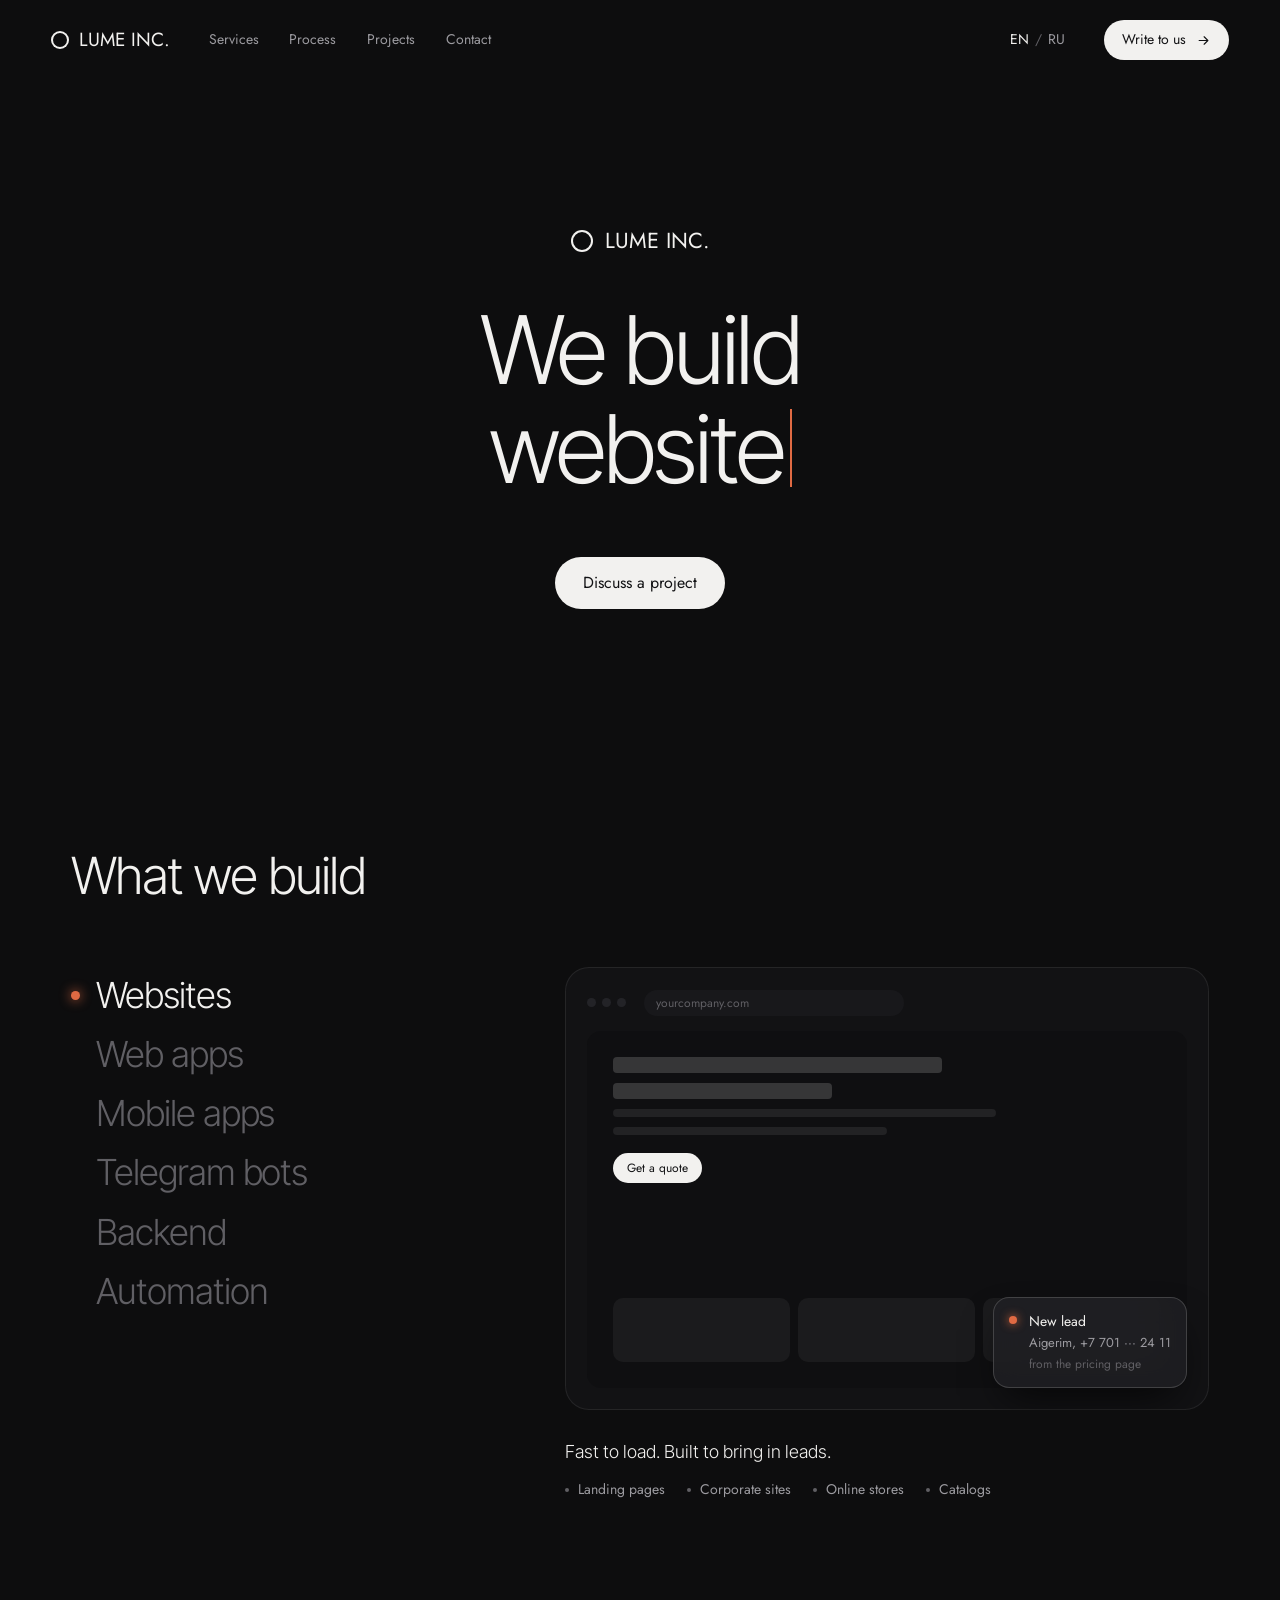
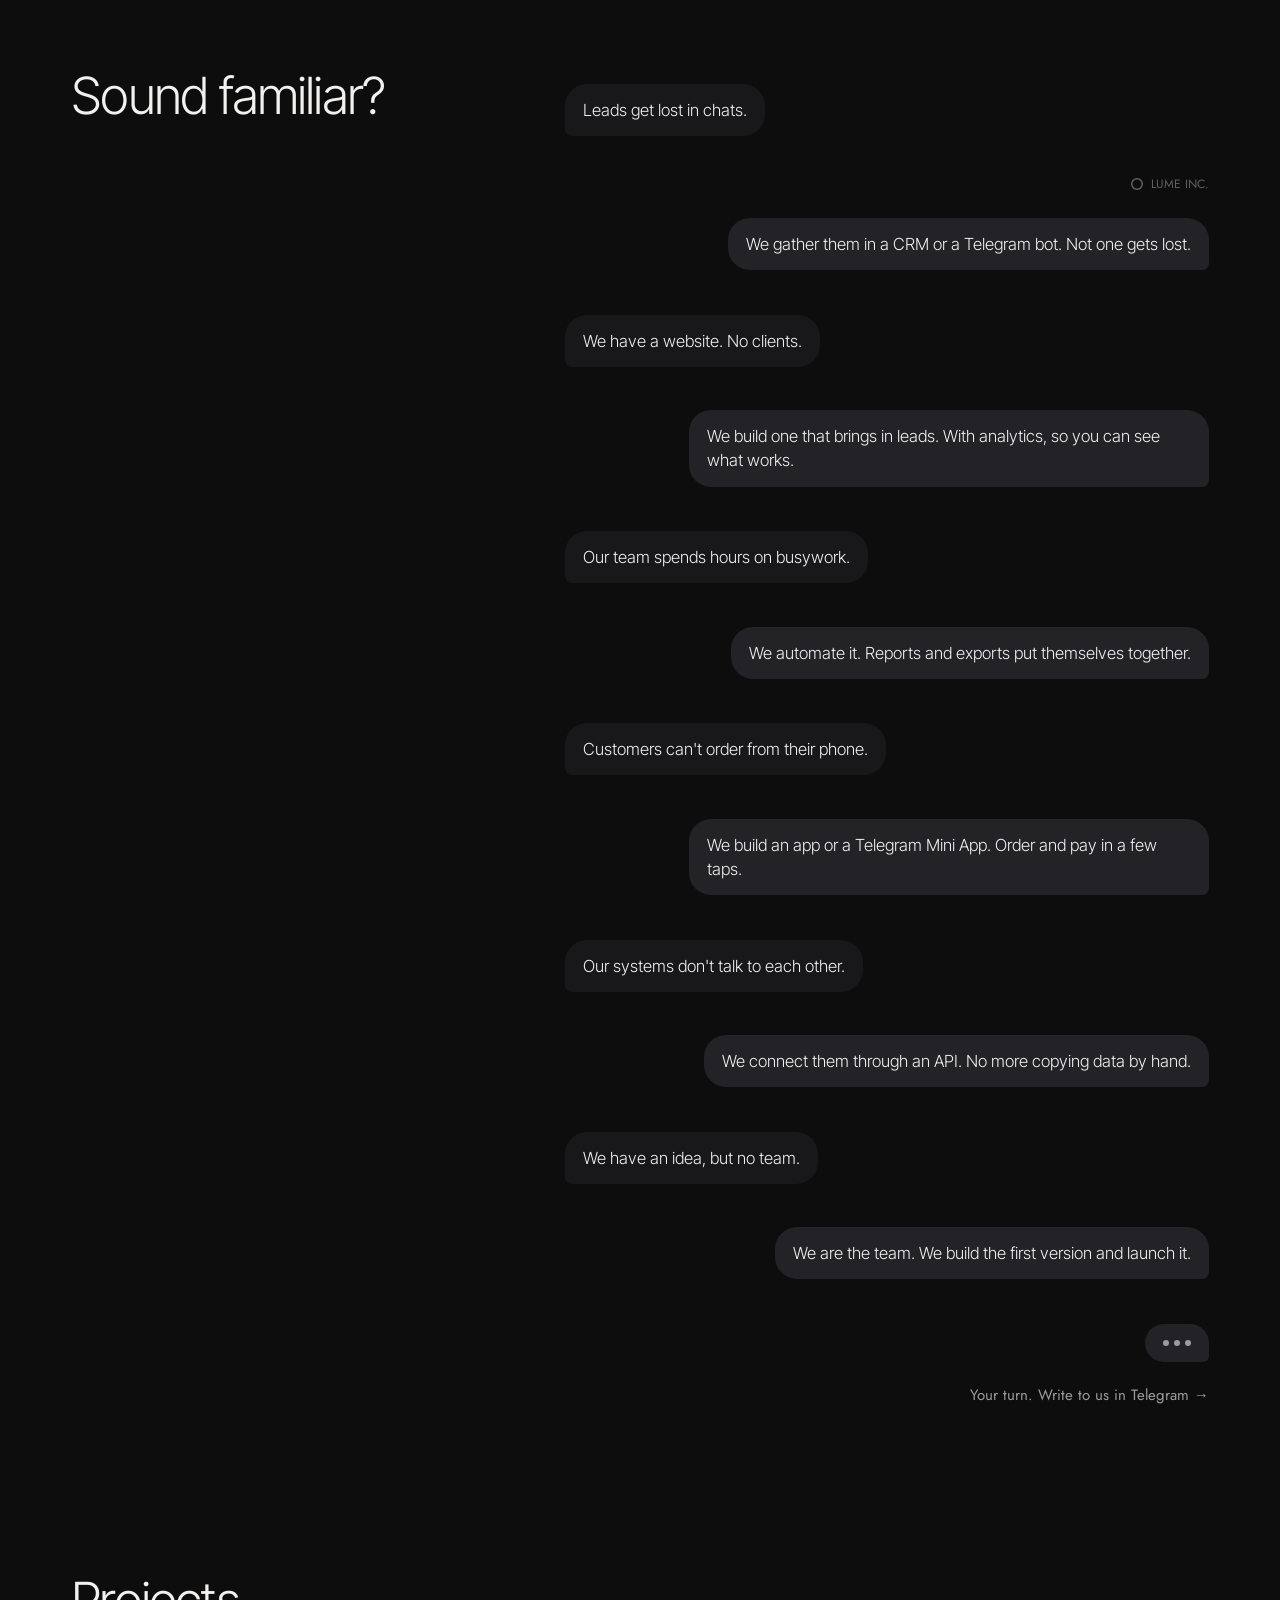
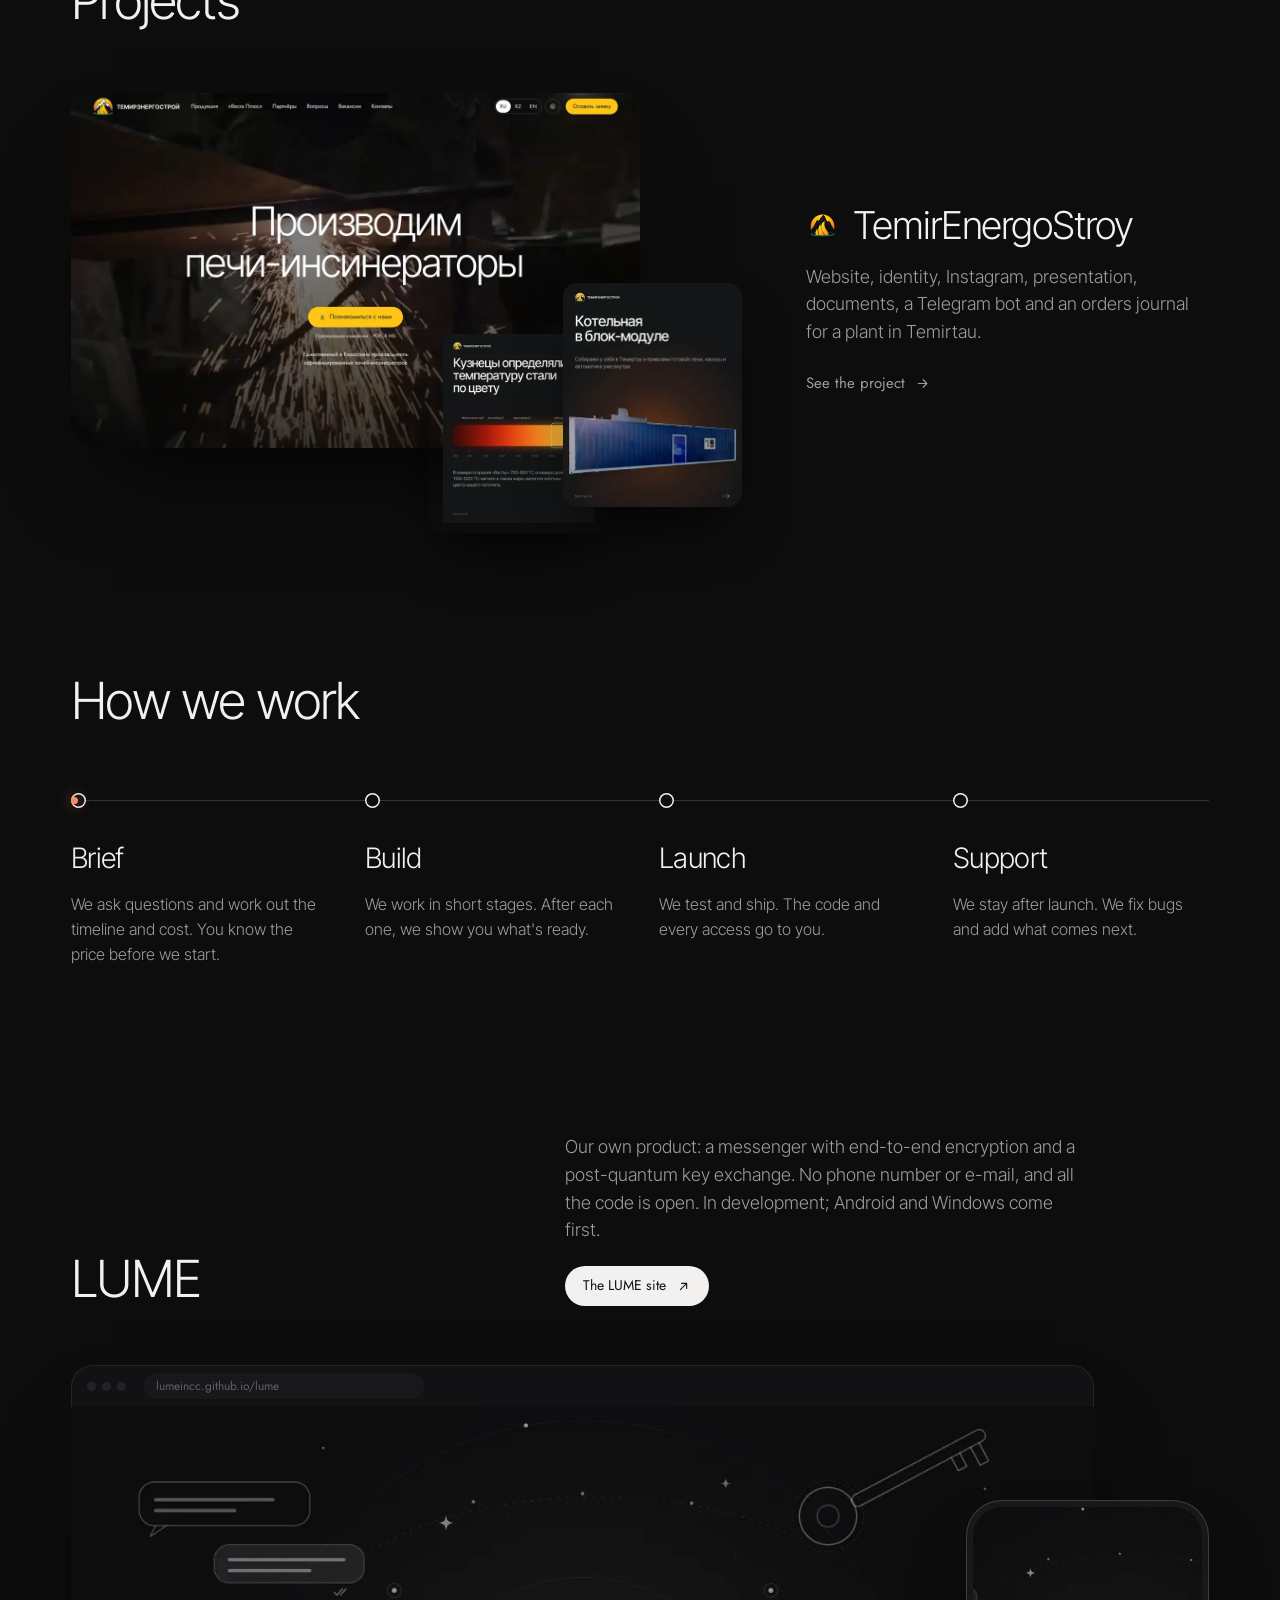
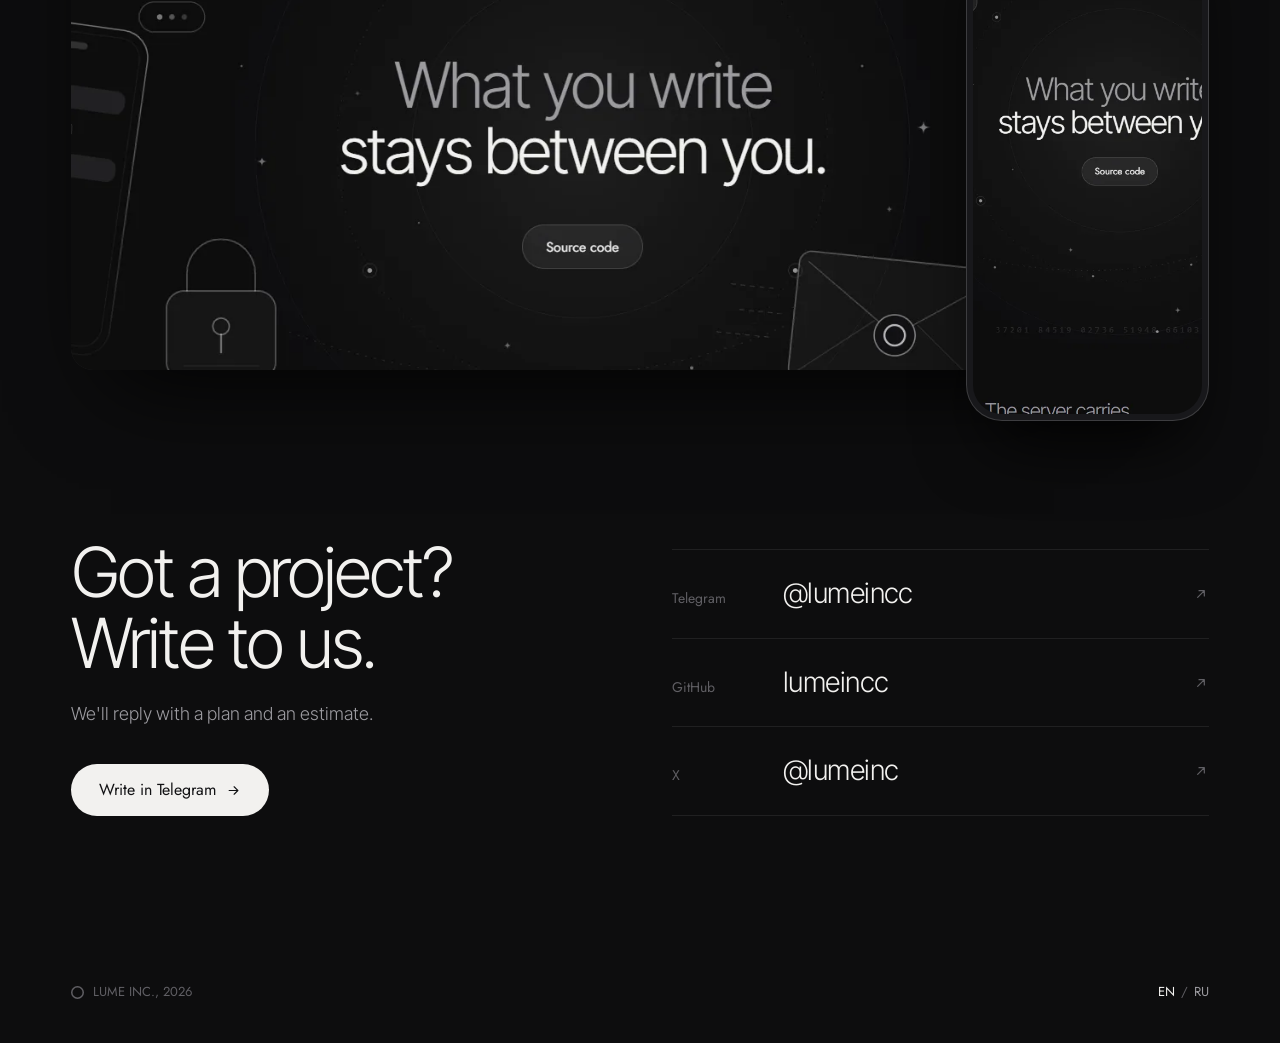
==== index.html @ 42ba8628 "design: LUME instead of the products block, its site scrolling in a browser and on a phone" ====
<!doctype html>
<html lang="en">
<head>
<meta charset="utf-8">
<meta name="viewport" content="width=device-width, initial-scale=1">
<title>LUME INC. — Websites, apps and Telegram bots</title>
<meta name="description" content="We build websites, web apps, mobile apps and Telegram bots. From the first call to launch and support. The code stays with you.">
<meta name="robots" content="noai, noimageai">
<meta name="tdm-reservation" content="1">
<meta name="theme-color" content="#0D0D0E">
<meta property="og:type" content="website">
<meta property="og:title" content="LUME INC. — Websites, apps and Telegram bots">
<meta property="og:description" content="Websites, apps and bots for business. Built end to end.">
<meta property="og:image" content="https://lumeincc.github.io/preview.png">
<meta property="og:url" content="https://lumeincc.github.io/">
<meta property="og:locale" content="en_US">
<meta property="og:locale:alternate" content="ru_RU">
<meta name="twitter:card" content="summary_large_image">
<link rel="alternate" hreflang="en" href="https://lumeincc.github.io/">
<link rel="alternate" hreflang="ru" href="https://lumeincc.github.io/ru/">
<link rel="alternate" hreflang="x-default" href="https://lumeincc.github.io/">
<link rel="icon" href="favicon.svg" type="image/svg+xml">
<link rel="preload" href="fonts/inter-tight-300-latin.woff2" as="font" type="font/woff2" crossorigin>
<link rel="preload" href="fonts/jost-400-latin.woff2" as="font" type="font/woff2" crossorigin>
<link rel="stylesheet" href="style.css?v=31">
</head>
<body>

<a class="skip" href="#main">Skip to content</a>

<svg width="0" height="0" style="position:absolute" aria-hidden="true">
  <symbol id="ne" viewBox="0 0 24 24" fill="none" stroke="currentColor" stroke-width="1.8" stroke-linecap="round" stroke-linejoin="round"><path d="M7 17 17 7M9 7h8v8"/></symbol>
  <symbol id="arrow" viewBox="0 0 24 24" fill="none" stroke="currentColor" stroke-width="1.8" stroke-linecap="round" stroke-linejoin="round"><path d="M5 12h14M13 6l6 6-6 6"/></symbol>
</svg>

<header class="top">
  <a class="brand" href="./"><span class="ring" aria-hidden="true"></span>LUME INC.</a>
  <nav class="nav" aria-label="Sections">
    <a href="#services">Services</a>
    <a href="#process">Process</a>
    <a href="projects/">Projects</a>
    <a href="#contact">Contact</a>
  </nav>
  <span class="lang"><a href="./" aria-current="page" lang="en">EN</a><span aria-hidden="true">/</span><a href="ru/" hreflang="ru" lang="ru">RU</a></span>
  <a class="btn sm" href="https://t.me/lumeincc">Write to us<svg aria-hidden="true"><use href="#arrow"/></svg></a>
</header>

<main id="main">

  <!-- hero -->
  <section class="hero">
    <p class="lockup"><span class="ring" aria-hidden="true"></span>LUME INC.</p>
    <h1><span class="vh">We build websites, web apps, mobile apps and Telegram bots</span><span aria-hidden="true"><span class="ln">We build</span><span class="ln"><span class="cycle" data-words="websites|web apps|mobile apps|Telegram bots|backends|automation">websites</span><i class="caret"></i></span></span></h1>
    <a class="btn" href="#contact">Discuss a project</a>
  </section>

  <!-- services -->
  <section class="sec wrap" id="services">
    <h2 class="h2">What we build</h2>
    <div class="svc">
      <div class="tabs" role="tablist" aria-label="Services" aria-orientation="vertical">
        <button class="tab" role="tab" id="t-web" aria-controls="p-web" aria-selected="true">Websites</button>
        <button class="tab" role="tab" id="t-app" aria-controls="p-app" aria-selected="false" tabindex="-1">Web apps</button>
        <button class="tab" role="tab" id="t-mob" aria-controls="p-mob" aria-selected="false" tabindex="-1">Mobile apps</button>
        <button class="tab" role="tab" id="t-bot" aria-controls="p-bot" aria-selected="false" tabindex="-1">Telegram bots</button>
        <button class="tab" role="tab" id="t-api" aria-controls="p-api" aria-selected="false" tabindex="-1">Backend</button>
        <button class="tab" role="tab" id="t-auto" aria-controls="p-auto" aria-selected="false" tabindex="-1">Automation</button>
      </div>

      <div class="panel" role="tabpanel" id="p-web" aria-labelledby="t-web">
        <div class="mock m-web" aria-hidden="true">
          <div class="br"><i></i><i></i><i></i><span>yourcompany.com</span></div>
          <div class="pg">
            <b class="sk h w60"></b><b class="sk h w40"></b><b class="sk w70"></b><b class="sk w50"></b>
            <span class="pill">Get a quote</span>
            <div class="tiles"><b></b><b></b><b></b></div>
          </div>
          <div class="toast glass"><span class="live-dot"></span><div><strong>New lead</strong><span>Aigerim, +7 701 ··· 24 11</span><small>from the pricing page</small></div></div>
        </div>
        <p class="lead">Fast to load. Built to bring in leads.</p>
        <ul class="items"><li>Landing pages</li><li>Corporate sites</li><li>Online stores</li><li>Catalogs</li></ul>
      </div>

      <div class="panel" role="tabpanel" id="p-app" aria-labelledby="t-app" hidden>
        <div class="mock m-app" aria-hidden="true">
          <div class="side"><i class="on"></i><i></i><i></i><i></i></div>
          <div class="main">
            <div class="kpi"><div><span class="lab">Orders today</span><span class="dm" data-dm="128" data-pitch="6">128</span></div><span class="delta">+14% vs. last week</span></div>
            <svg class="chart" viewBox="0 0 300 80" preserveAspectRatio="none"><path d="M0 62L20 58 40 60 60 50 80 54 100 44 120 47 140 38 160 42 180 30 200 34 220 24 240 28 260 18 280 22 300 12V80H0Z"/><line x1="0" x2="300" y1="30" y2="30"/><polyline points="0,62 20,58 40,60 60,50 80,54 100,44 120,47 140,38 160,42 180,30 200,34 220,24 240,28 260,18 280,22 300,12"/></svg>
            <ul class="rows"><li><span>#4812</span><span>Office chairs, 6 pcs</span><span class="tag ok">Delivered</span></li><li><span>#4811</span><span>Standing desk</span><span class="tag acc">In progress</span></li><li><span>#4810</span><span>Monitor arm, 2 pcs</span><span class="tag dim">New</span></li></ul>
          </div>
        </div>
        <p class="lead">The tools your team works in every day.</p>
        <ul class="items"><li>CRM</li><li>Client portals</li><li>Admin panels</li><li>Dashboards</li></ul>
      </div>

      <div class="panel" role="tabpanel" id="p-mob" aria-labelledby="t-mob" hidden>
        <div class="mock m-mob" aria-hidden="true">
          <div class="ph"><div class="ph-in"><b class="sk h w60"></b><b class="sk w40"></b><div class="grid4"><b></b><b></b><b></b><b></b></div><span class="pill">Order · 2 items</span></div></div>
          <div class="stores"><span>App Store</span><span>Google Play</span><small>One codebase, both stores</small></div>
        </div>
        <p class="lead">iOS and Android. One codebase, both stores.</p>
        <ul class="items"><li>Customer apps</li><li>Ordering and booking</li><li>App Store and Google Play release</li></ul>
      </div>

      <div class="panel" role="tabpanel" id="p-bot" aria-labelledby="t-bot" hidden>
        <div class="mock m-bot" aria-hidden="true">
          <div class="tg">
            <div class="b in">Hi! What would you like to order?</div>
            <div class="kb"><span>Catalog</span><span>Cart</span><span>My orders</span><span>Help</span></div>
            <div class="b out">Cart</div>
            <div class="b in">2 items, 12 400 KZT<span class="pay">Pay</span></div>
          </div>
        </div>
        <p class="lead">Orders and payments, right in Telegram.</p>
        <ul class="items"><li>Lead intake</li><li>Payments</li><li>Notifications</li><li>Mini Apps</li></ul>
      </div>

      <div class="panel" role="tabpanel" id="p-api" aria-labelledby="t-api" hidden>
        <div class="mock m-api" aria-hidden="true">
          <div class="req"><span class="verb">POST</span>/api/orders<span class="st tag ok">201 Created</span><span class="ms">38 ms</span></div>
<pre>{
  <span class="k">"id"</span>: <span class="n">4812</span>,
  <span class="k">"status"</span>: <span class="s">"new"</span>,
  <span class="k">"total"</span>: <span class="n">12400</span>,
  <span class="k">"paid"</span>: <span class="n">true</span>,
  <span class="k">"notify"</span>: [<span class="s">"crm"</span>, <span class="s">"telegram"</span>]
}</pre>
        </div>
        <p class="lead">Everything that runs behind the scenes.</p>
        <ul class="items"><li>APIs</li><li>Databases</li><li>Payment systems</li><li>Integrations</li></ul>
      </div>

      <div class="panel" role="tabpanel" id="p-auto" aria-labelledby="t-auto" hidden>
        <div class="mock m-auto" aria-hidden="true">
          <div class="clk"><span class="dm" data-dm="07:30" data-pitch="6">07:30</span><small>Next run in 14 min</small></div>
          <ul class="log">
            <li><time>07:00</time><span>Sales report sent to 4 people</span><i class="chk"></i></li>
            <li><time>07:05</time><span>CRM and 1C synced, 214 rows</span><i class="chk"></i></li>
            <li><time>07:15</time><span>Price parser, 36 updates</span><i class="chk"></i></li>
            <li><time>07:30</time><span>Database backup</span><i class="live-dot"></i></li>
          </ul>
        </div>
        <p class="lead">Repetitive work, handled by code.</p>
        <ul class="items"><li>Reports</li><li>Data sync</li><li>Parsers</li><li>Scheduled jobs</li></ul>
      </div>
    </div>
  </section>

  <!-- problems -->
  <section class="sec wrap" id="problems">
    <div class="talk">
      <h2 class="h2">Sound familiar?</h2>
      <div class="chat">
        <p class="msg in">Leads get lost in chats.</p>
        <p class="who"><span class="ring" aria-hidden="true"></span>LUME INC.</p>
        <p class="msg out">We gather them in a CRM or a Telegram bot. Not one gets lost.</p>
        <p class="msg in">We have a website. No clients.</p>
        <p class="msg out">We build one that brings in leads. With analytics, so you can see what works.</p>
        <p class="msg in">Our team spends hours on busywork.</p>
        <p class="msg out">We automate it. Reports and exports put themselves together.</p>
        <p class="msg in">Customers can't order from their phone.</p>
        <p class="msg out">We build an app or a Telegram Mini App. Order and pay in a few taps.</p>
        <p class="msg in">Our systems don't talk to each other.</p>
        <p class="msg out">We connect them through an API. No more copying data by hand.</p>
        <p class="msg in">We have an idea, but no team.</p>
        <p class="msg out">We are the team. We build the first version and launch it.</p>
        <span class="typing" aria-hidden="true"><i></i><i></i><i></i></span>
        <a class="chat-cta" href="https://t.me/lumeincc">Your turn. Write to us in Telegram →</a>
      </div>
    </div>
  </section>

  <!-- projects -->
  <section class="sec wrap" id="projects">
    <h2 class="h2">Projects</h2>
    <a class="case" href="projects/">
      <span class="case-vis" aria-hidden="true">
        <span class="cv-site"><img src="projects/temires/site/top.webp" width="1200" height="750" alt="" loading="lazy" decoding="async"></span>
        <img class="cv-post a" src="projects/temires/ig/s/21-kotelnaya-1.webp" width="360" height="450" alt="" loading="lazy" decoding="async">
        <img class="cv-post b" src="projects/temires/ig/s/02-cvet-stali.webp" width="360" height="450" alt="" loading="lazy" decoding="async">
      </span>
      <span class="case-txt">
        <span class="case-name"><img src="projects/temires/temires-mark.svg" width="569" height="517" alt="">TemirEnergoStroy</span>
        <span class="case-what">Website, identity, Instagram, presentation, documents, a Telegram bot and an orders journal for a plant in Temirtau.</span>
        <span class="case-go">See the project<svg aria-hidden="true"><use href="#arrow"/></svg></span>
      </span>
    </a>
  </section>

  <!-- process -->
  <section class="sec wrap" id="process">
    <h2 class="h2">How we work</h2>
    <ol class="track">
      <li class="step"><h3>Brief</h3><p>We ask questions and work out the timeline and cost. You know the price before we start.</p></li>
      <li class="step"><h3>Build</h3><p>We work in short stages. After each one, we show you what's ready.</p></li>
      <li class="step"><h3>Launch</h3><p>We test and ship. The code and every access go to you.</p></li>
      <li class="step"><h3>Support</h3><p>We stay after launch. We fix bugs and add what comes next.</p></li>
      <li class="run" aria-hidden="true"></li>
    </ol>
  </section>

  <!-- products -->
  <section class="sec wrap" id="products">
    <div class="pj-head">
      <h2 class="h2">LUME</h2>
      <div><p class="lead">Our own product: a messenger with end-to-end encryption and a post-quantum key exchange. No phone number or e-mail, and all the code is open. In development; Android and Windows come first.</p><a class="btn sm" href="https://lumeincc.github.io/lume/">The LUME site<svg aria-hidden="true"><use href="#ne"/></svg></a></div>
    </div>
    <div class="site-stage">
      <div class="browser">
        <div class="bar"><i></i><i></i><i></i><a href="https://lumeincc.github.io/lume/" aria-label="Open the LUME site">lumeincc.github.io/lume</a></div>
        <div class="screen tall" data-auto tabindex="0"><img src="projects/lume/desk-en.webp" width="1200" height="3938" alt="The LUME messenger website" loading="lazy" decoding="async"></div>
      </div>
      <div class="phone"><div class="screen" data-auto><img src="projects/lume/phone-en.webp" width="390" height="5826" alt="" loading="lazy" decoding="async"></div></div>
    </div>
  </section>

  <!-- contact -->
  <section class="sec wrap" id="contact">
    <div class="contact">
      <div>
        <h2 class="h2">Got a project? Write to us.</h2>
        <p class="lead">We'll reply with a plan and an estimate.</p>
        <a class="btn" href="https://t.me/lumeincc">Write in Telegram<svg aria-hidden="true"><use href="#arrow"/></svg></a>
      </div>
      <ul class="links">
        <li><a href="https://t.me/lumeincc"><span class="k">Telegram</span><span class="v">@lumeincc</span><svg aria-hidden="true"><use href="#ne"/></svg></a></li>
        <li><a href="https://github.com/lumeincc"><span class="k">GitHub</span><span class="v">lumeincc</span><svg aria-hidden="true"><use href="#ne"/></svg></a></li>
        <li><a href="https://x.com/lumeinc"><span class="k">X</span><span class="v">@lumeinc</span><svg aria-hidden="true"><use href="#ne"/></svg></a></li>
      </ul>
    </div>
  </section>

</main>

<footer class="foot wrap">
  <span class="mark"><span class="ring" aria-hidden="true"></span>LUME INC., 2026</span>
  <span class="lang"><a href="./" aria-current="page" lang="en">EN</a><span aria-hidden="true">/</span><a href="ru/" hreflang="ru" lang="ru">RU</a></span>
</footer>

<script src="site.js?v=31"></script>
</body>
</html>
---- style.css ----
/* LUME INC. — dark page, Inter Tight for type, Jost for interface text, one warm accent.
   Blocks are separated by air, not by labels or rules. */

@font-face{font-family:"Inter Tight";font-style:normal;font-weight:300;font-display:swap;src:url(fonts/inter-tight-300-latin.woff2) format("woff2");unicode-range:U+0000-00FF,U+0131,U+0152-0153,U+02BB-02BC,U+02C6,U+02DA,U+02DC,U+0304,U+0308,U+0329,U+2000-206F,U+20AC,U+2122,U+2191,U+2193,U+2212,U+2215,U+FEFF,U+FFFD}
@font-face{font-family:"Inter Tight";font-style:normal;font-weight:300;font-display:swap;src:url(fonts/inter-tight-300-cyrillic.woff2) format("woff2");unicode-range:U+0301,U+0400-045F,U+0490-0491,U+04B0-04B1,U+2116}
@font-face{font-family:"Inter Tight";font-style:normal;font-weight:400;font-display:swap;src:url(fonts/inter-tight-400-latin.woff2) format("woff2");unicode-range:U+0000-00FF,U+0131,U+0152-0153,U+02BB-02BC,U+02C6,U+02DA,U+02DC,U+0304,U+0308,U+0329,U+2000-206F,U+20AC,U+2122,U+2191,U+2193,U+2212,U+2215,U+FEFF,U+FFFD}
@font-face{font-family:"Inter Tight";font-style:normal;font-weight:400;font-display:swap;src:url(fonts/inter-tight-400-cyrillic.woff2) format("woff2");unicode-range:U+0301,U+0400-045F,U+0490-0491,U+04B0-04B1,U+2116}
@font-face{font-family:"Jost";font-style:normal;font-weight:400;font-display:swap;src:url(fonts/jost-400-latin.woff2) format("woff2");unicode-range:U+0000-00FF,U+0131,U+0152-0153,U+02BB-02BC,U+02C6,U+02DA,U+02DC,U+0304,U+0308,U+0329,U+2000-206F,U+20AC,U+2122,U+2191,U+2193,U+2212,U+2215,U+FEFF,U+FFFD}
@font-face{font-family:"Jost";font-style:normal;font-weight:400;font-display:swap;src:url(fonts/jost-400-cyrillic.woff2) format("woff2");unicode-range:U+0301,U+0400-045F,U+0490-0491,U+04B0-04B1,U+2116}

:root{
  color-scheme:dark;
  --bg:#0D0D0E;
  --card:#121214;
  --surface:#18181B;
  --surface-2:#232327;
  --fg:#F2F1EF;
  --fg-2:#9C9BA0;
  --fg-3:#605F64;
  --accent:#E06A43;
  --accent-2:#F48C64;
  --ok:#5DBB7C;
  --on-light:#121214;
  --line:rgba(255,255,255,.08);
  --line-2:rgba(255,255,255,.16);
  --font-display:"Inter Tight","Helvetica Neue",Helvetica,Arial,sans-serif;
  --font-ui:"Jost","Futura","Century Gothic","Trebuchet MS",sans-serif;
  --font-code:ui-monospace,SFMono-Regular,Menlo,Consolas,monospace;
  --gutter:clamp(16px,4vw,56px);
}
*,*::before,*::after{box-sizing:border-box}
html{scroll-behavior:smooth;-webkit-text-size-adjust:100%}
body{margin:0;background:var(--bg);color:var(--fg);font-family:var(--font-display);font-weight:300;font-size:16px;line-height:1.55;-webkit-font-smoothing:antialiased;overflow-x:clip}
a{color:inherit}
:focus-visible{outline:1.5px solid var(--accent);outline-offset:3px;border-radius:8px}
svg{display:block}
.wrap{max-width:1240px;margin-inline:auto;padding-inline:var(--gutter)}
.vh{position:absolute;width:1px;height:1px;overflow:hidden;clip:rect(0 0 0 0);white-space:nowrap}
.skip{position:absolute;left:16px;top:-60px;z-index:10;padding:10px 16px;border-radius:999px;background:var(--fg);color:var(--on-light);font-family:var(--font-ui);text-decoration:none}
.skip:focus{top:16px}
.sec{padding-block:clamp(110px,13vw,190px) 0}
.h2{margin:0;font-weight:300;font-size:clamp(32px,4vw,56px);line-height:1.08;letter-spacing:-.035em;text-wrap:balance}
.lead{margin:20px 0 0;max-width:44ch;font-size:clamp(17px,1.4vw,19px);line-height:1.55;color:var(--fg-2)}
.dm{display:inline-block;line-height:0;color:var(--fg)}
.ring{flex:none;width:20px;height:20px;border-radius:50%;box-shadow:inset 0 0 0 2px currentColor}

.btn{display:inline-flex;align-items:center;justify-content:center;gap:10px;height:52px;padding:0 28px;border:0;border-radius:999px;background:var(--fg);color:var(--on-light);font-family:var(--font-ui);font-size:16px;text-decoration:none;cursor:pointer;transition:background .2s,transform .2s}
.btn:hover{background:#fff}
.btn:active{transform:scale(.98)}
.btn.sm{height:40px;padding:0 18px;font-size:14px}
.btn svg{width:15px;height:15px}

/* ---------- header ---------- */
.top{display:flex;align-items:center;gap:clamp(18px,3vw,40px);max-width:1600px;height:80px;margin-inline:auto;padding-inline:var(--gutter);font-family:var(--font-ui);font-size:14px}
.brand{display:flex;align-items:center;gap:10px;font-size:19px;text-decoration:none}
.brand .ring{width:18px;height:18px}
.nav{display:flex;gap:clamp(16px,2.4vw,32px);margin-right:auto}
.nav a,.lang a{color:var(--fg-2);text-decoration:none;transition:color .2s}
.nav a:hover,.lang a:hover{color:var(--fg)}
.lang{display:flex;gap:6px;color:var(--fg-3)}
.lang [aria-current]{color:var(--fg)}
@media (max-width:820px){.nav{display:none}.brand{margin-right:auto}}

/* ---------- hero ---------- */
.hero{display:grid;justify-items:center;text-align:center;padding:clamp(100px,16vh,190px) var(--gutter) clamp(40px,8vh,90px)}
.lockup{display:flex;align-items:center;gap:12px;margin:0;font-family:var(--font-ui);font-size:clamp(20px,1.7vw,25px)}
.lockup .ring{width:22px;height:22px}
.hero h1{margin:clamp(28px,3.4vw,44px) 0 0;font-weight:300;font-size:clamp(44px,7.4vw,118px);line-height:1.04;letter-spacing:-.045em}
.hero h1 .ln{display:block}
.cycle{white-space:nowrap}
.caret{display:inline-block;width:2px;height:.82em;margin-left:.08em;vertical-align:-.04em;background:var(--accent);animation:blink 1.1s steps(1) infinite}
@keyframes blink{50%{opacity:0}}
.hero .btn{margin-top:clamp(40px,4.6vw,64px)}

/* ---------- services ---------- */
.svc{display:grid;grid-template-columns:minmax(0,.8fr) minmax(0,1.2fr);gap:clamp(32px,5vw,88px);align-items:start;margin-top:clamp(40px,5vw,64px)}
.tabs{display:grid;gap:2px}
.tab{display:flex;align-items:center;gap:16px;width:100%;padding:8px 0;border:0;background:none;color:var(--fg-3);font-family:var(--font-display);font-weight:300;font-size:clamp(26px,2.8vw,38px);line-height:1.15;letter-spacing:-.03em;text-align:left;cursor:pointer;transition:color .2s}
.tab::before{content:"";flex:none;width:9px;height:9px;border-radius:50%;background:var(--accent);box-shadow:0 0 12px var(--accent);opacity:0;transform:scale(.3);transition:opacity .25s,transform .25s}
.tab:hover{color:var(--fg-2)}
.tab[aria-selected="true"]{color:var(--fg)}
.tab[aria-selected="true"]::before{opacity:1;transform:none}
.panel{min-width:0}
.panel .lead{margin-top:28px;color:var(--fg)}
.items{display:flex;flex-wrap:wrap;gap:8px 22px;margin:14px 0 0;padding:0;list-style:none;font-family:var(--font-ui);font-size:14px;color:var(--fg-2)}
.items li{display:flex;align-items:center;gap:9px}
.items li::before{content:"";width:4px;height:4px;border-radius:50%;background:var(--fg-3)}
@media (max-width:860px){
  .svc{grid-template-columns:1fr}
  .tabs{display:flex;gap:20px;overflow-x:auto;padding-bottom:6px;scrollbar-width:none}
  .tab{font-size:22px;white-space:nowrap;padding:4px 0}
  .tab::before{display:none}
}

/* mock scenes */
.mock{position:relative;aspect-ratio:16/11;overflow:hidden;padding:clamp(14px,2vw,22px);border-radius:24px;background:var(--card);box-shadow:inset 0 0 0 1px var(--line);font-family:var(--font-ui);font-size:13px}
.sk{display:block;height:8px;border-radius:4px;background:rgba(255,255,255,.08)}
.sk.h{height:16px;background:rgba(255,255,255,.16)}
.w40{width:40%}.w50{width:50%}.w60{width:60%}.w70{width:70%}.w80{width:80%}
.pill{display:inline-flex;align-items:center;justify-content:center;height:30px;padding:0 14px;border-radius:999px;background:var(--fg);color:var(--on-light);font-size:12px;white-space:nowrap}
.glass{background:rgba(32,32,36,.82);-webkit-backdrop-filter:blur(14px);backdrop-filter:blur(14px);box-shadow:inset 0 0 0 1px var(--line-2),0 20px 40px -12px rgba(0,0,0,.7)}
.live-dot{flex:none;width:8px;height:8px;border-radius:50%;background:var(--accent);box-shadow:0 0 10px var(--accent);animation:pulse 1.8s ease-in-out infinite}
@keyframes pulse{50%{opacity:.35}}

.m-web .br{display:flex;align-items:center;gap:6px;height:28px}
.m-web .br i{width:9px;height:9px;border-radius:50%;background:var(--surface-2)}
.m-web .br span{display:flex;align-items:center;width:min(260px,60%);height:26px;margin-left:12px;padding:0 12px;border-radius:999px;background:var(--surface);color:var(--fg-3);font-size:12px}
.m-web .pg{display:flex;flex-direction:column;gap:10px;height:calc(100% - 42px);margin-top:14px;padding:clamp(14px,2.4vw,26px);border-radius:14px;background:#0f0f11}
.m-web .pg .pill{align-self:flex-start;margin-top:8px}
.m-web .tiles{display:grid;grid-template-columns:repeat(3,1fr);gap:8px;margin-top:auto}
.m-web .tiles b{height:clamp(36px,6vw,64px);border-radius:10px;background:rgba(255,255,255,.05)}
.toast{position:absolute;right:clamp(12px,2vw,22px);bottom:clamp(12px,2vw,22px);display:flex;gap:12px;max-width:72%;padding:14px 16px;border-radius:16px}
.toast .live-dot{margin-top:5px}
.toast strong{display:block;font-weight:400;font-size:14px}
.toast span{display:block;font-size:13px;color:var(--fg-2)}
.toast small{display:block;margin-top:2px;font-size:12px;color:var(--fg-3)}

.m-app{display:grid;grid-template-columns:36px minmax(0,1fr);gap:16px}
.m-app .side{display:grid;align-content:start;gap:10px;padding-top:4px}
.m-app .side i{width:32px;height:32px;border-radius:10px;background:var(--surface)}
.m-app .side i.on{background:var(--surface-2);box-shadow:inset 0 0 0 1px var(--line-2)}
.m-app .main{display:flex;flex-direction:column;gap:14px;min-width:0}
.m-app .kpi{display:flex;justify-content:space-between;align-items:flex-end;gap:12px}
.m-app .lab{display:block;margin-bottom:10px;color:var(--fg-2)}
.m-app .delta{color:var(--ok)}
.m-app .chart{width:100%;height:clamp(54px,9vw,92px);flex:none}
.m-app .chart polyline{fill:none;stroke:var(--fg);stroke-width:1.4;vector-effect:non-scaling-stroke}
.m-app .chart path{fill:rgba(255,255,255,.05)}
.m-app .chart line{stroke:var(--accent);stroke-width:1;stroke-dasharray:3 4;vector-effect:non-scaling-stroke}
.rows{display:grid;margin:auto 0 0;padding:0;list-style:none}
.rows li{display:flex;align-items:center;gap:12px;padding:9px 0;border-top:1px solid var(--line)}
.rows li > span:first-child{width:4.2em;color:var(--fg-3);font-variant-numeric:tabular-nums}
.rows li > span:nth-child(2){flex:1;min-width:0;overflow:hidden;text-overflow:ellipsis;white-space:nowrap}
.tag{display:inline-flex;align-items:center;height:22px;padding:0 10px;border-radius:999px;font-size:11.5px;box-shadow:inset 0 0 0 1px currentColor}
.tag.ok{color:var(--ok)}.tag.acc{color:var(--accent-2)}.tag.dim{color:var(--fg-2)}

.m-mob{display:grid;grid-template-columns:auto minmax(0,1fr);gap:clamp(18px,4vw,48px);align-items:center;padding-inline:clamp(18px,5vw,56px)}
.m-mob .ph{width:clamp(130px,17vw,190px);aspect-ratio:9/18.5;padding:8px;border-radius:30px;background:#1a1a1d;box-shadow:inset 0 0 0 1px var(--line-2)}
.m-mob .ph-in{display:flex;flex-direction:column;gap:10px;height:100%;padding:24px 12px 12px;border-radius:23px;background:#0f0f11}
.m-mob .grid4{display:grid;grid-template-columns:1fr 1fr;gap:8px}
.m-mob .grid4 b{aspect-ratio:1;border-radius:10px;background:rgba(255,255,255,.06)}
.m-mob .grid4 b:first-child{background:rgba(224,106,67,.28)}
.m-mob .ph-in .pill{margin-top:auto;width:100%;font-size:11px}
.m-mob .stores{display:grid;gap:10px;justify-items:start}
.m-mob .stores span{display:inline-flex;align-items:center;gap:10px;height:40px;padding:0 16px;border-radius:12px;background:var(--surface);box-shadow:inset 0 0 0 1px var(--line);font-size:14px}
.m-mob .stores span::before{content:"";width:8px;height:8px;border-radius:50%;background:var(--ok)}
.m-mob .stores small{margin-top:6px;color:var(--fg-3);font-size:13px}

.m-bot .tg{display:flex;flex-direction:column;gap:8px;height:100%;justify-content:flex-end;max-width:420px;margin-inline:auto}
.b{max-width:80%;padding:10px 14px;border-radius:16px;font-size:14px;line-height:1.4}
.b.in{align-self:flex-start;background:var(--surface);border-bottom-left-radius:5px}
.b.out{align-self:flex-end;background:var(--surface-2);border-bottom-right-radius:5px}
.b .pay{display:flex;justify-content:center;margin-top:10px;padding:8px;border-radius:10px;background:var(--fg);color:var(--on-light);font-size:13px}
.kb{display:grid;grid-template-columns:1fr 1fr;gap:6px;max-width:80%}
.kb span{display:flex;justify-content:center;padding:8px;border-radius:10px;background:rgba(255,255,255,.06);font-size:13px;color:var(--fg-2)}

.m-api{display:flex;flex-direction:column;gap:14px}
.m-api .req{display:flex;flex-wrap:wrap;align-items:center;gap:10px;font-family:var(--font-code);font-size:13px}
.m-api .verb{padding:3px 8px;border-radius:6px;background:rgba(224,106,67,.16);color:var(--accent-2)}
.m-api .st{margin-left:auto}
.m-api .ms{color:var(--fg-3)}
.m-api pre{flex:1;margin:0;padding:clamp(14px,2vw,22px);overflow:auto;border-radius:14px;background:#0f0f11;font-family:var(--font-code);font-size:clamp(12px,1.1vw,14px);line-height:1.7;color:var(--fg-2)}
.m-api .k{color:var(--fg-2)}.m-api .s{color:var(--fg)}.m-api .n{color:var(--accent-2)}

.m-auto{display:flex;flex-direction:column;gap:16px}
.m-auto .clk{display:flex;align-items:flex-end;justify-content:space-between;gap:12px}
.m-auto .clk small{color:var(--fg-3);font-size:13px}
.log{display:grid;margin:0;padding:0;list-style:none}
.log li{display:flex;align-items:center;gap:14px;padding:11px 0;border-top:1px solid var(--line)}
.log time{width:3.2em;color:var(--fg-3);font-variant-numeric:tabular-nums}
.log span{flex:1;min-width:0}
.chk{flex:none;width:16px;height:16px;border-radius:50%;background:rgba(93,187,124,.16);position:relative}
.chk::after{content:"";position:absolute;left:5.5px;top:3.5px;width:4px;height:7px;border:solid var(--ok);border-width:0 1.5px 1.5px 0;transform:rotate(45deg)}

/* ---------- chat ---------- */
.talk{display:grid;grid-template-columns:minmax(0,.8fr) minmax(0,1.2fr);gap:clamp(32px,5vw,88px);align-items:start}
.talk .h2{position:sticky;top:40px}
.chat{display:grid;gap:10px}
.msg{max-width:min(82%,520px);padding:14px 18px;border-radius:22px;font-size:clamp(16px,1.3vw,18px);line-height:1.45}
.msg.in{justify-self:start;background:var(--surface);border-bottom-left-radius:7px}
.msg.out{justify-self:end;background:var(--surface-2);border-bottom-right-radius:7px}
.msg.out + .msg.in{margin-top:18px}
.who{justify-self:end;display:flex;align-items:center;gap:8px;margin-bottom:-2px;font-family:var(--font-ui);font-size:12px;color:var(--fg-3)}
.who .ring{width:12px;height:12px;box-shadow:inset 0 0 0 1.5px currentColor}
.typing{justify-self:end;display:inline-flex;gap:5px;margin-top:18px;padding:16px 18px;border-radius:22px;border-bottom-right-radius:7px;background:var(--surface-2)}
.typing i{width:6px;height:6px;border-radius:50%;background:var(--fg-2);animation:typing 1.2s ease-in-out infinite}
.typing i:nth-child(2){animation-delay:.15s}.typing i:nth-child(3){animation-delay:.3s}
@keyframes typing{0%,60%,100%{opacity:.3;transform:none}30%{opacity:1;transform:translateY(-3px)}}
.chat-cta{justify-self:end;margin-top:12px;font-family:var(--font-ui);font-size:15px;color:var(--fg-2);text-decoration:none}
.chat-cta:hover{color:var(--fg)}
@media (max-width:860px){.talk{grid-template-columns:1fr}.talk .h2{position:static}}

/* ---------- projects ---------- */
.case{display:grid;grid-template-columns:minmax(0,1.25fr) minmax(0,.75fr);gap:clamp(28px,5vw,80px);align-items:center;margin-top:clamp(40px,5vw,64px);color:inherit;text-decoration:none}
.case-vis{position:relative;display:block;padding:0 clamp(48px,8vw,120px) clamp(36px,4.6vw,64px) 0}
.cv-site{display:block;overflow:hidden;border-radius:20px;background:var(--card);box-shadow:inset 0 0 0 1px var(--line),0 50px 90px -40px rgba(0,0,0,.9)}
.cv-site img{display:block;width:100%;height:auto}
.cv-post{position:absolute;bottom:0;width:clamp(104px,14vw,200px);height:auto;border-radius:14px;box-shadow:0 30px 60px -20px rgba(0,0,0,.9);transition:transform .35s cubic-bezier(.3,.7,.2,1)}
.cv-post.a{right:0;z-index:1}
.cv-post.b{right:clamp(76px,10.5vw,150px);bottom:clamp(-28px,-2vw,-14px)}
.case:hover .cv-post.a{transform:translateY(-8px)}
.case:hover .cv-post.b{transform:translateY(-4px)}
.case-txt{display:grid;gap:16px;justify-items:start}
.case-name{display:flex;align-items:center;gap:14px;font-size:clamp(28px,3vw,42px);line-height:1.1;letter-spacing:-.03em}
.case-name img{width:clamp(28px,2.6vw,38px);height:auto}
.case-what{max-width:40ch;font-size:clamp(17px,1.4vw,19px);color:var(--fg-2)}
.case-go{display:inline-flex;align-items:center;gap:10px;margin-top:10px;font-family:var(--font-ui);font-size:15px;color:var(--fg-2);transition:color .2s}
.case-go svg{width:15px;height:15px;transition:transform .2s}
.case:hover .case-go{color:var(--fg)}
.case:hover .case-go svg{transform:translateX(3px)}
@media (max-width:860px){.case{grid-template-columns:1fr}.case-vis{padding-right:clamp(40px,12vw,80px)}}

/* ---------- process ---------- */
.track{position:relative;display:grid;grid-template-columns:repeat(4,minmax(0,1fr));gap:clamp(20px,3vw,40px);margin:clamp(40px,5vw,64px) 0 0;padding:44px 0 0;list-style:none}
.track::before{content:"";position:absolute;left:0;right:0;top:7px;height:1px;background:var(--line-2)}
.track .run{position:absolute;top:4px;left:0;width:7px;height:7px;border-radius:50%;background:var(--accent-2);box-shadow:0 0 14px var(--accent);animation:run 7s linear infinite}
@keyframes run{from{left:0}to{left:calc(100% - 7px)}}
.step{position:relative;min-width:0}
.step::before{content:"";position:absolute;top:-44px;left:0;width:15px;height:15px;border-radius:50%;background:var(--bg);box-shadow:inset 0 0 0 1.5px var(--fg)}
.step h3{margin:0;font-weight:300;font-size:clamp(24px,2.2vw,30px);letter-spacing:-.025em}
.step p{margin:12px 0 0;color:var(--fg-2);font-size:16px}
@media (max-width:760px){
  .track{grid-template-columns:1fr;gap:32px;padding:0 0 0 40px}
  .track::before{left:7px;right:auto;top:0;bottom:0;width:1px;height:auto}
  .track .run{display:none}
  .step::before{top:6px;left:-40px}
}

/* ---------- products and showcases: a site in a browser and on a phone, scrolling on its own ---------- */
.pj-head{display:grid;grid-template-columns:minmax(0,.8fr) minmax(0,1.2fr);gap:clamp(20px,5vw,88px);align-items:end;margin-bottom:clamp(36px,4.6vw,60px)}
.pj-head .lead{margin:0;max-width:52ch}
.pj-head .btn{margin-top:22px}
.browser{position:relative;overflow:hidden;border-radius:22px;background:var(--card);box-shadow:inset 0 0 0 1px var(--line),0 50px 90px -40px rgba(0,0,0,.9)}
.browser .bar{display:flex;align-items:center;gap:6px;height:42px;padding:0 16px;font-family:var(--font-ui);font-size:12px}
.browser .bar i{width:9px;height:9px;border-radius:50%;background:var(--surface-2)}
.browser .bar :is(a,span){display:flex;align-items:center;width:min(280px,55%);height:26px;margin-left:12px;padding:0 12px;border-radius:999px;background:var(--surface);color:var(--fg-3);text-decoration:none}
.browser .bar a:hover{color:var(--fg)}
.screen{position:relative;overflow:hidden;background:#000}
.screen img{display:block;width:100%;height:auto}
.screen[data-auto]{overflow-y:auto;scrollbar-width:none;overscroll-behavior:auto}
.screen[data-auto]::-webkit-scrollbar{display:none}
.phone{position:absolute;padding:7px;border-radius:36px;background:#18181b;box-shadow:inset 0 0 0 1px var(--line-2),0 40px 70px -24px rgba(0,0,0,.95)}
.phone .screen{height:100%;border-radius:29px}
.site-stage{position:relative;padding:0 clamp(0px,9vw,150px) 0 0}
.site-stage .screen.tall{height:clamp(340px,44vw,640px)}
.site-stage .phone{right:0;bottom:clamp(-60px,-4vw,-24px);width:clamp(150px,19vw,272px);aspect-ratio:9/19.3}
@media (max-width:860px){
  .pj-head{grid-template-columns:minmax(0,1fr);align-items:start}
  .site-stage{padding-right:0;padding-bottom:70px}
  .site-stage .phone{right:8px;bottom:0;width:150px}
}
@media (max-width:560px){
  .site-stage .screen.tall{height:420px}
  .site-stage .phone{width:128px;border-radius:26px;padding:5px}
  .site-stage .phone .screen{border-radius:21px}
}

/* ---------- contact ---------- */
.contact{display:grid;grid-template-columns:minmax(0,1fr) minmax(0,1fr);gap:clamp(32px,5vw,88px);align-items:end}
.contact .h2{font-size:clamp(38px,5.4vw,78px);line-height:1.04;letter-spacing:-.045em}
.contact .btn{margin-top:36px}
.links{margin:0;padding:0;list-style:none}
.links a{display:flex;align-items:baseline;gap:20px;padding:22px 0;border-top:1px solid var(--line);text-decoration:none;transition:color .2s}
.links li:last-child a{border-bottom:1px solid var(--line)}
.links .k{width:6.5em;font-family:var(--font-ui);font-size:14px;color:var(--fg-3)}
.links .v{flex:1;font-size:clamp(22px,2.2vw,30px);letter-spacing:-.02em}
.links svg{width:16px;height:16px;align-self:center;color:var(--fg-3);transition:transform .2s,color .2s}
.links a:hover svg{color:var(--fg);transform:translate(2px,-2px)}
@media (max-width:860px){.contact{grid-template-columns:1fr}}

/* ---------- footer ---------- */
.foot{display:flex;flex-wrap:wrap;justify-content:space-between;align-items:center;gap:12px;padding-block:clamp(110px,13vw,170px) 40px;font-family:var(--font-ui);font-size:13px;color:var(--fg-3)}
.foot .mark{display:flex;align-items:center;gap:9px}
.foot .ring{width:13px;height:13px;box-shadow:inset 0 0 0 1.5px currentColor}

/* ---------- phone ---------- */
@media (max-width:860px){
  /* services become an accordion: each panel opens right under its own row */
  .svc{display:flex;flex-direction:column;gap:0;border-bottom:1px solid var(--line)}
  .tabs{display:contents}
  #t-web{order:1}#p-web{order:2}#t-app{order:3}#p-app{order:4}#t-mob{order:5}#p-mob{order:6}
  #t-bot{order:7}#p-bot{order:8}#t-api{order:9}#p-api{order:10}#t-auto{order:11}#p-auto{order:12}
  .tab{justify-content:space-between;padding:18px 0;border-top:1px solid var(--line);font-size:26px;white-space:normal;color:var(--fg-2)}
  .tab::before{display:none}
  .tab::after{content:"";flex:none;width:30px;height:30px;border-radius:50%;box-shadow:inset 0 0 0 1px var(--line-2);background:linear-gradient(currentColor,currentColor) center/11px 1.5px no-repeat,linear-gradient(currentColor,currentColor) center/1.5px 11px no-repeat;transition:transform .3s}
  .tab[aria-selected="true"]::after{background:linear-gradient(currentColor,currentColor) center/11px 1.5px no-repeat;transform:rotate(180deg)}
  .panel{padding:2px 0 28px}
  .panel .lead{margin-top:22px}
}
@media (max-width:760px){
  .top{height:64px;gap:14px}
  .brand{font-size:17px}
  .hero{min-height:calc(82vh - 64px);min-height:calc(82svh - 64px);align-content:center;padding-block:32px}
  .hero h1{font-size:min(12vw,46px)}
  .sec{padding-block:88px 0}
  .msg.out + .msg.in{margin-top:14px}
  .foot{padding-block:96px 32px}
}
@media (max-width:560px){
  .mock{aspect-ratio:1/.92;border-radius:20px}
  .toast{left:12px;max-width:none}
  .m-app{grid-template-columns:1fr}
  .m-app .side{display:none}
  .m-mob{gap:18px;padding-inline:16px}
  .m-mob .ph{width:118px}
  .m-api pre{font-size:12px;line-height:1.6}
  .log li{gap:12px;padding:10px 0}
  .contact .btn{width:100%}
}
@media (max-width:420px){
  .top{gap:12px}
  .top .btn{padding:0 15px}
  .top .btn svg{display:none}
}

@media (prefers-reduced-motion:reduce){
  html{scroll-behavior:auto}
  .caret,.live-dot,.typing i,.track .run{animation:none}
  .btn,.cv-post{transition:none}
}
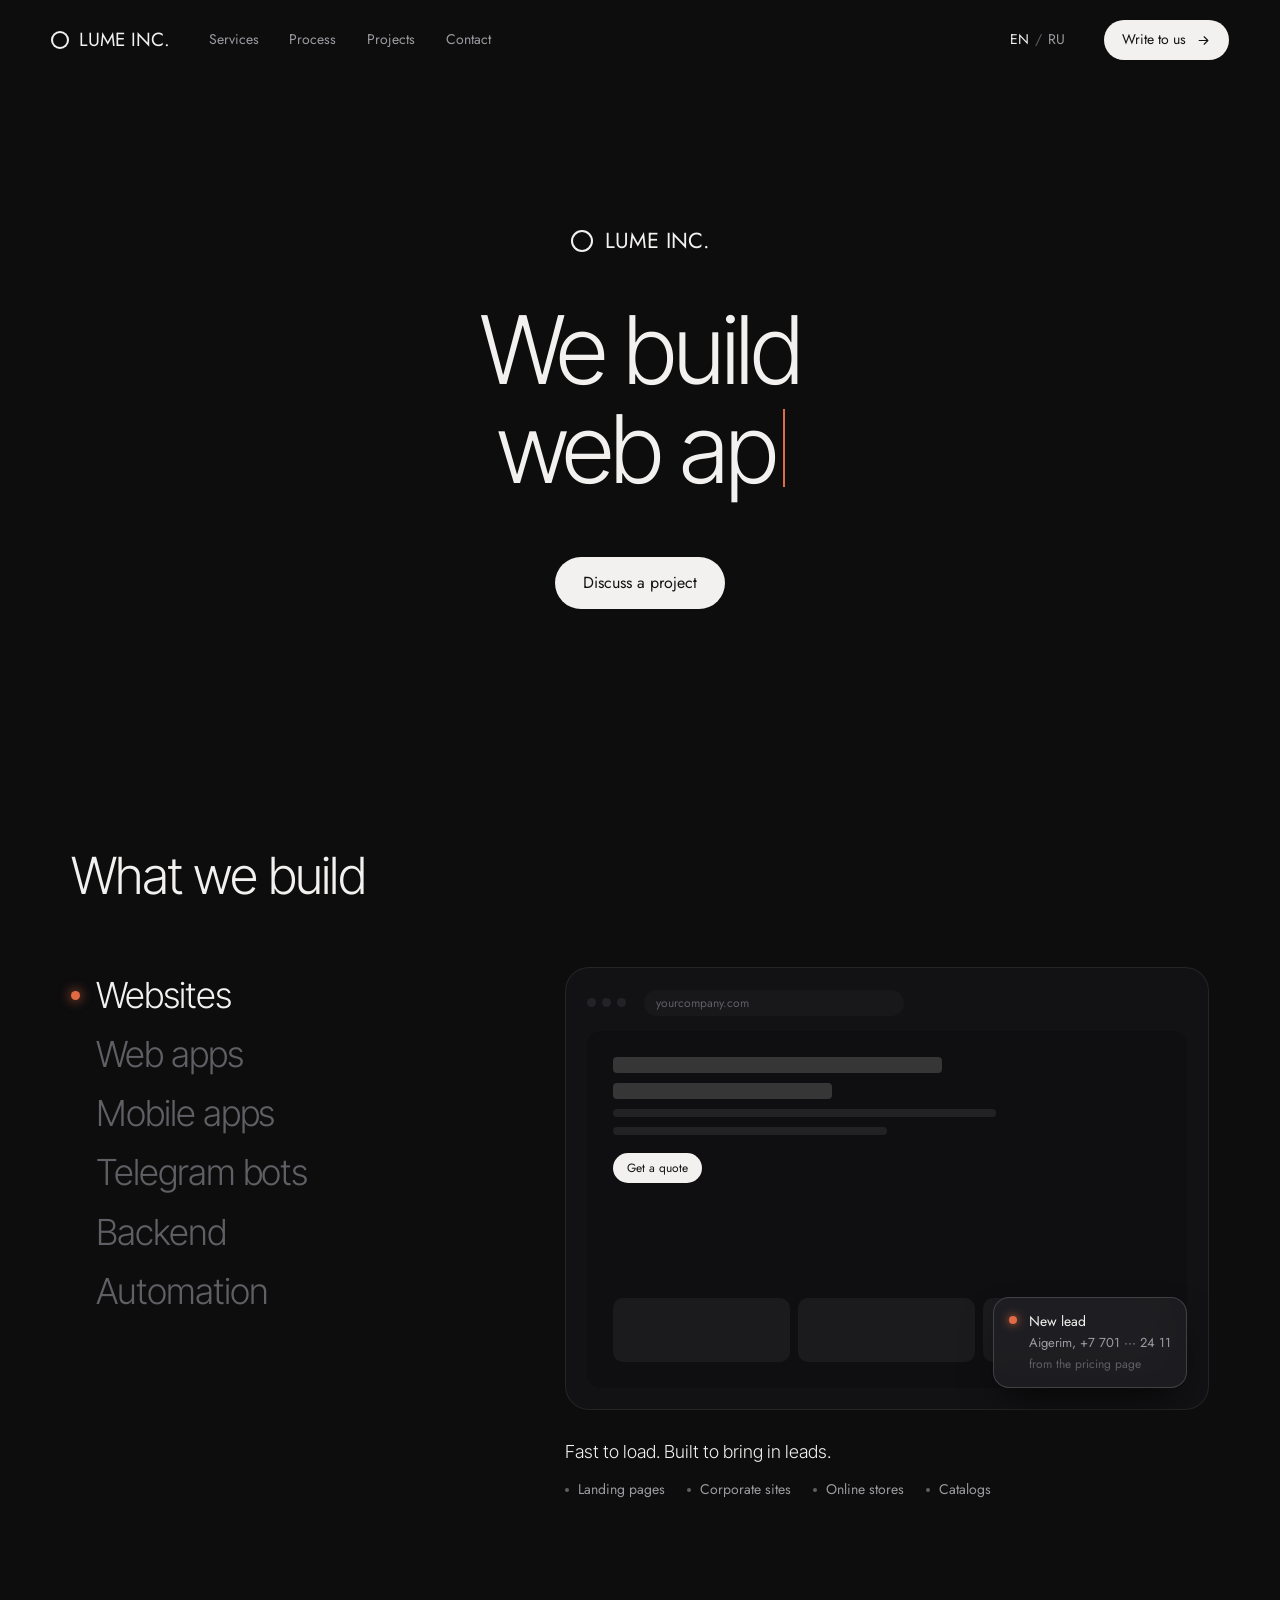
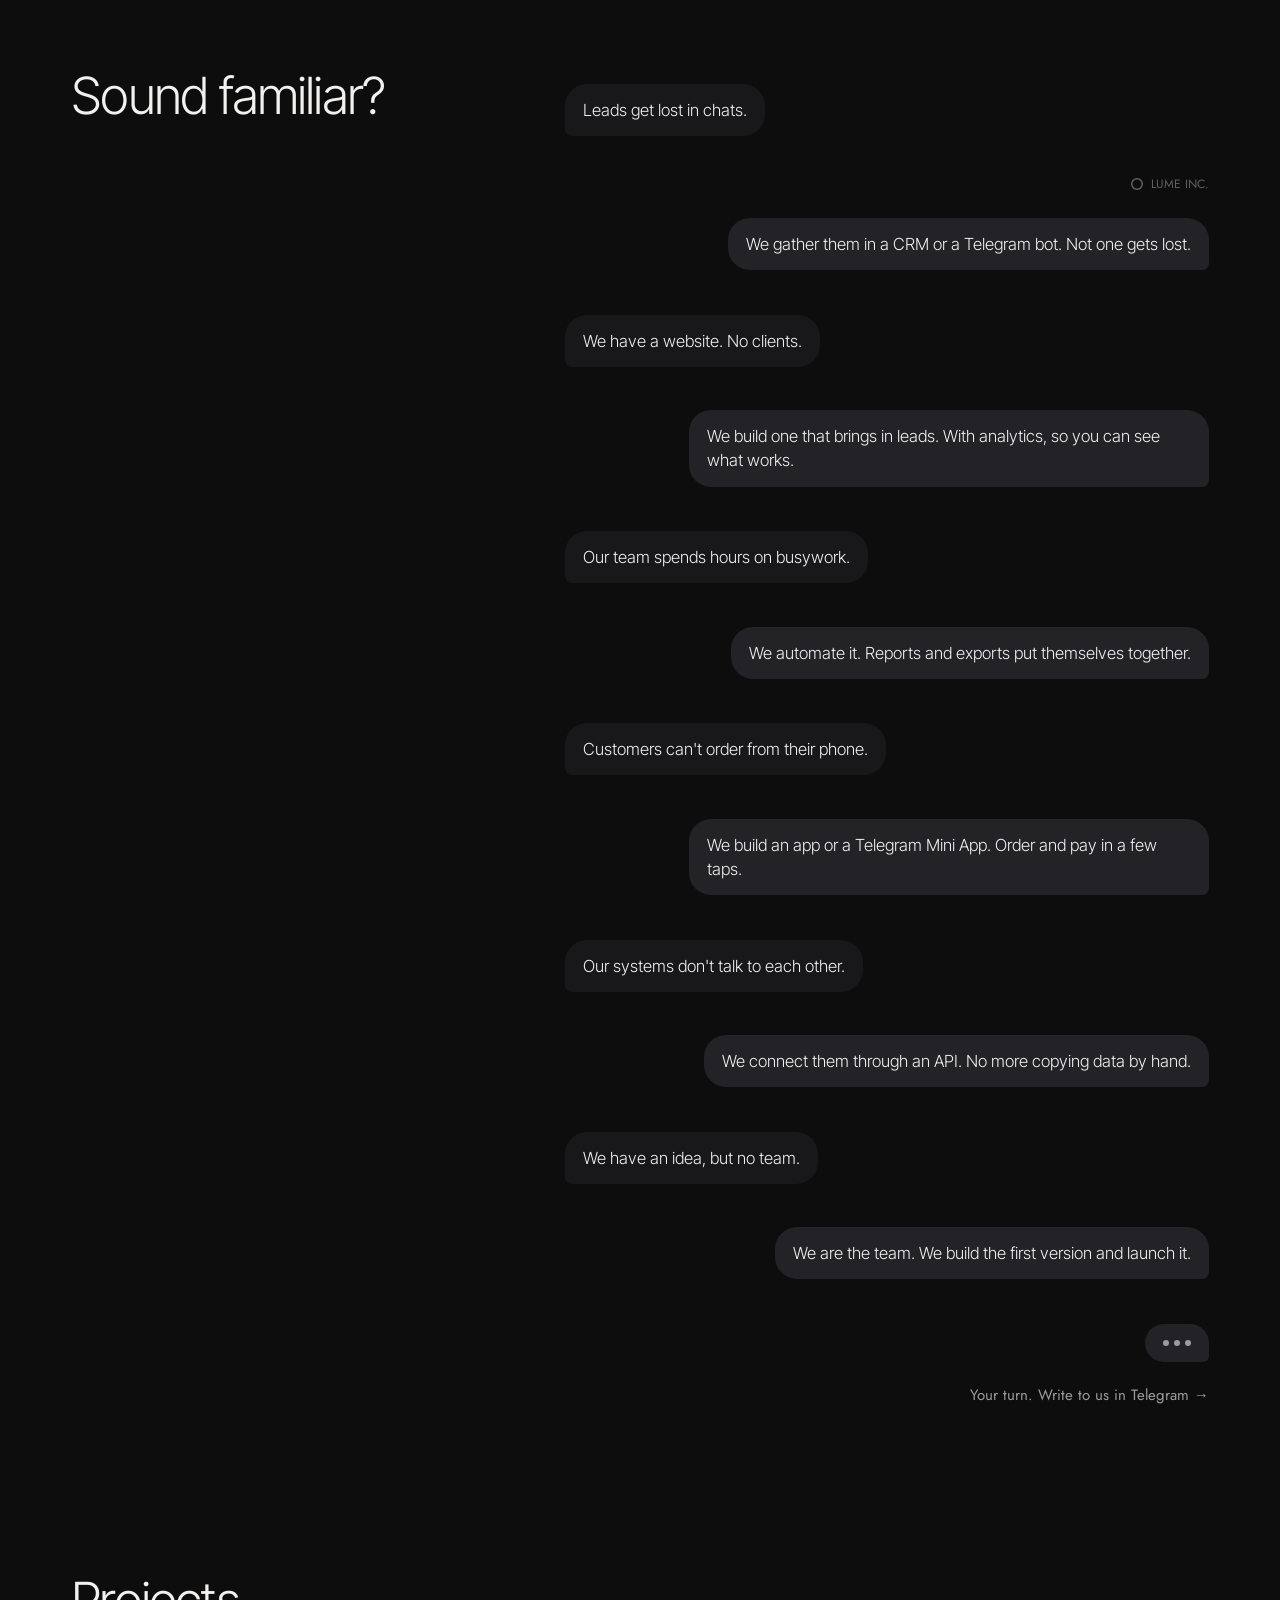
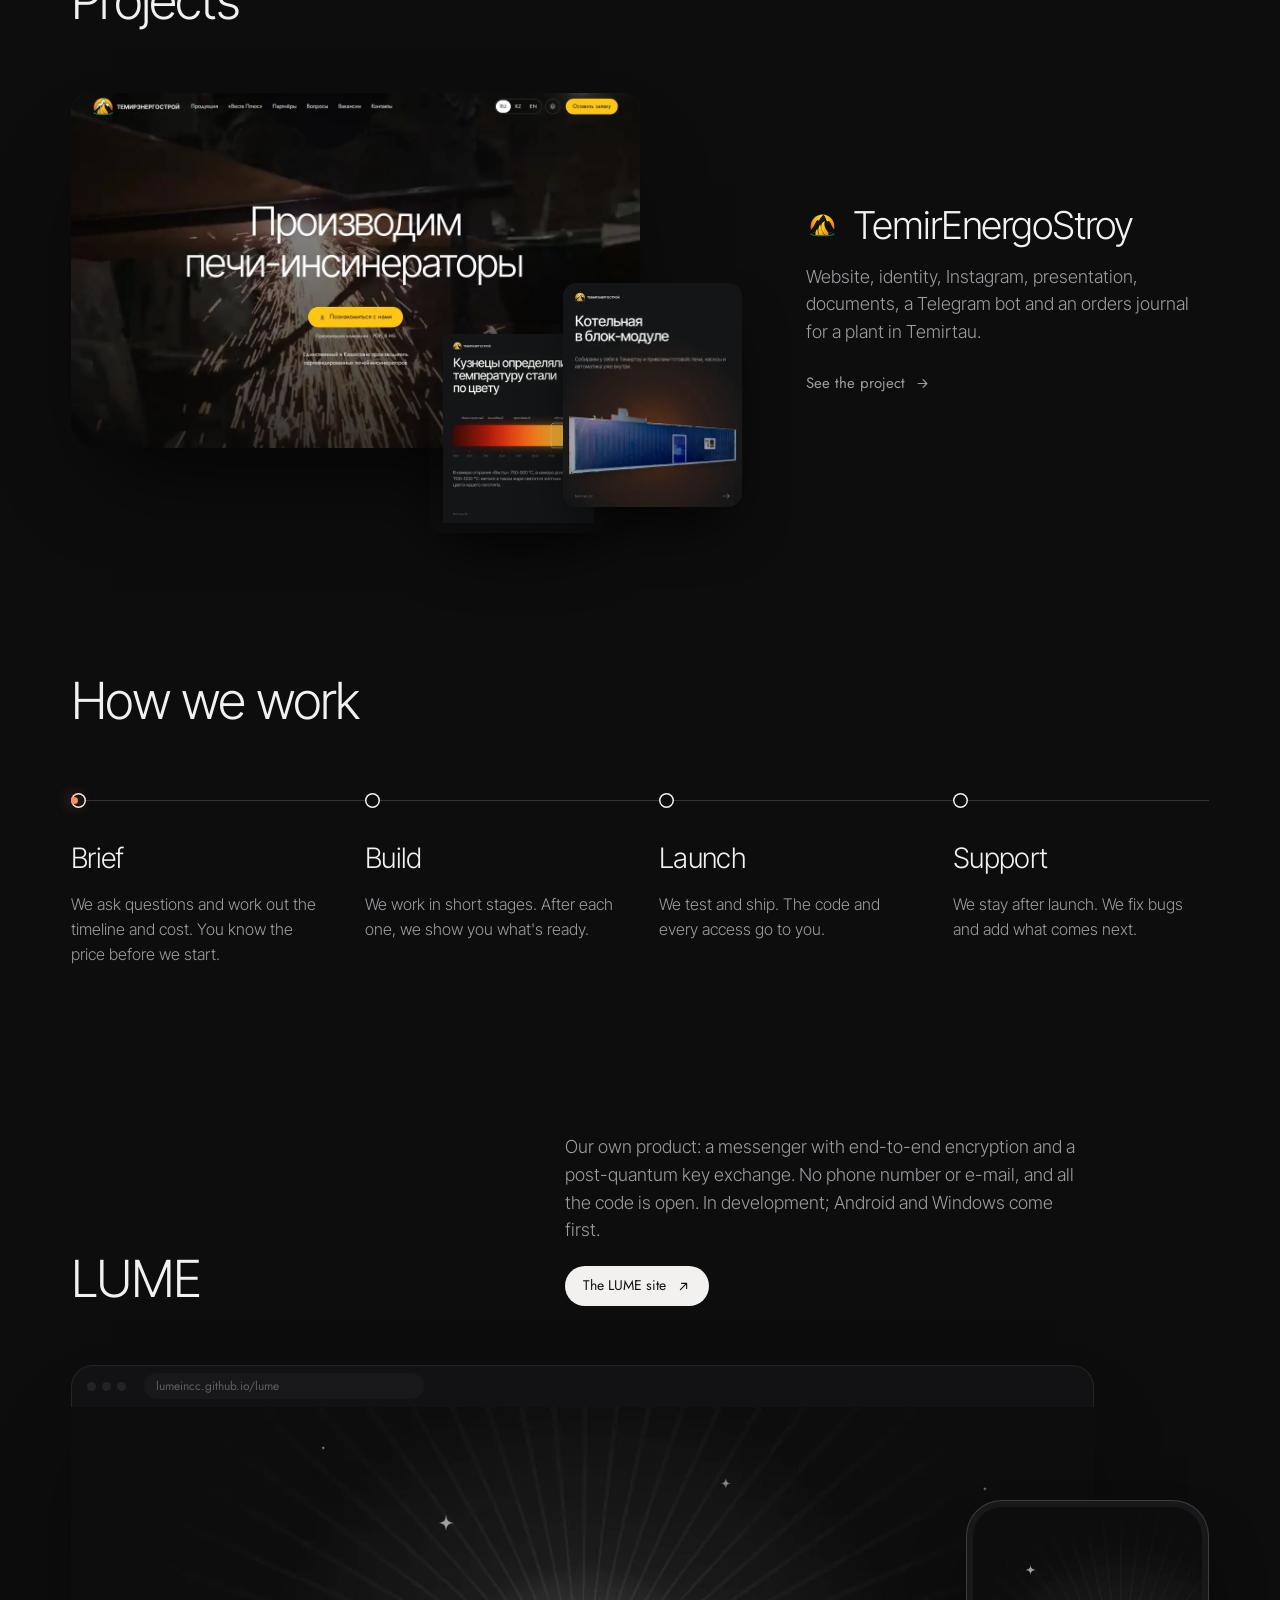
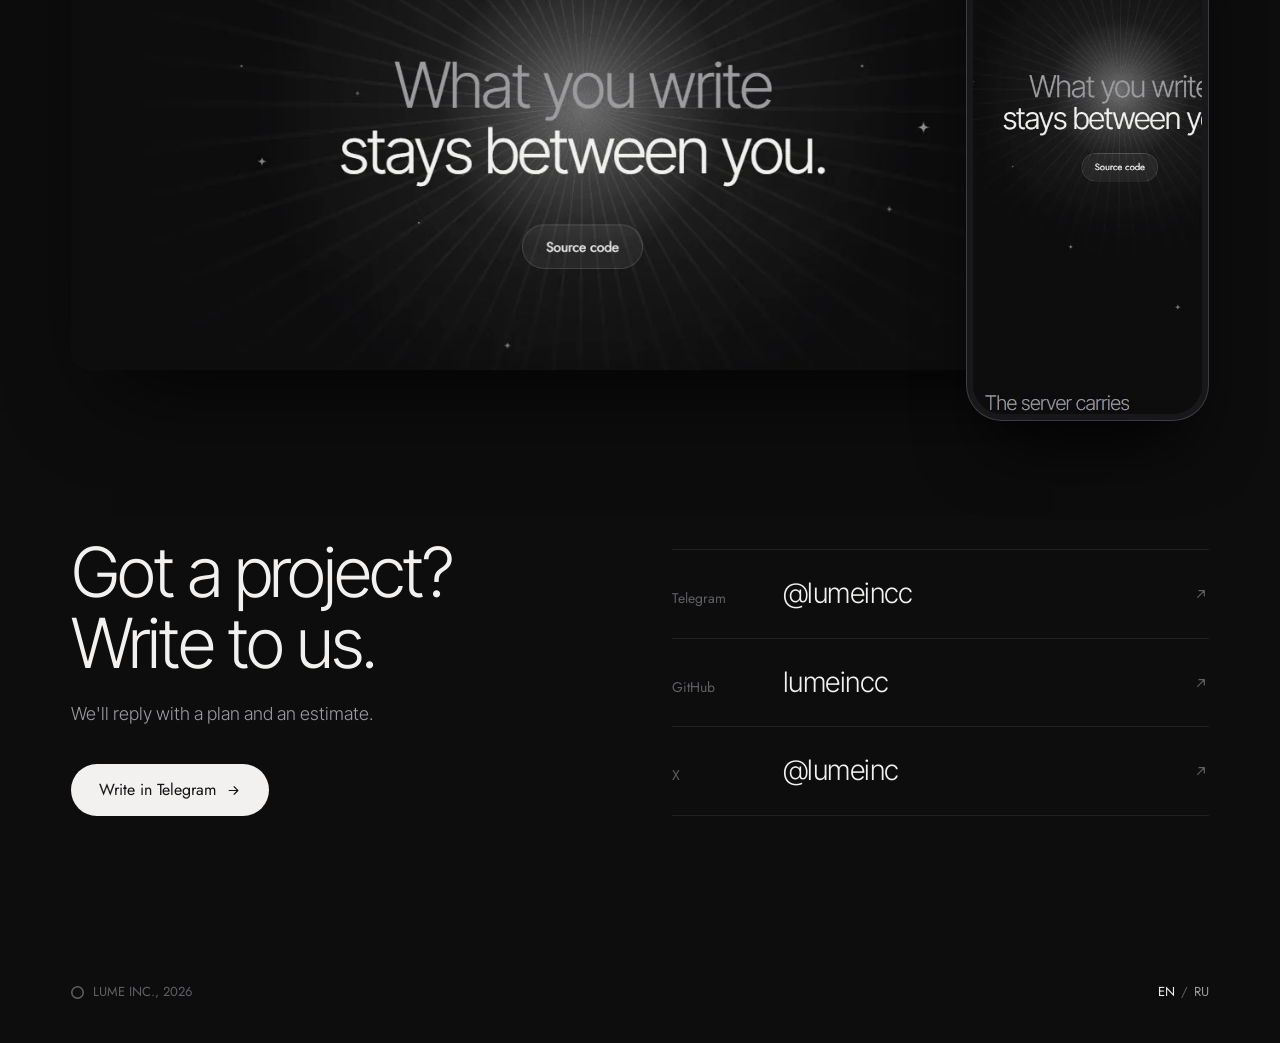
==== commit b98e5d0b: "Merge branch 'lume/showcase-refresh'" ====
--- a/index.html
+++ b/index.html
@@ -209,9 +209,9 @@
     <div class="site-stage">
       <div class="browser">
         <div class="bar"><i></i><i></i><i></i><a href="https://lumeincc.github.io/lume/" aria-label="Open the LUME site">lumeincc.github.io/lume</a></div>
-        <div class="screen tall" data-auto tabindex="0"><img src="projects/lume/desk-en.webp" width="1200" height="3938" alt="The LUME messenger website" loading="lazy" decoding="async"></div>
-      </div>
-      <div class="phone"><div class="screen" data-auto><img src="projects/lume/phone-en.webp" width="390" height="5826" alt="" loading="lazy" decoding="async"></div></div>
+        <div class="screen tall" data-auto tabindex="0"><img src="projects/lume/desk-en.webp" width="1200" height="4593" alt="The LUME messenger website" loading="lazy" decoding="async"></div>
+      </div>
+      <div class="phone"><div class="screen" data-auto><img src="projects/lume/phone-en.webp" width="390" height="7234" alt="" loading="lazy" decoding="async"></div></div>
     </div>
   </section>
 
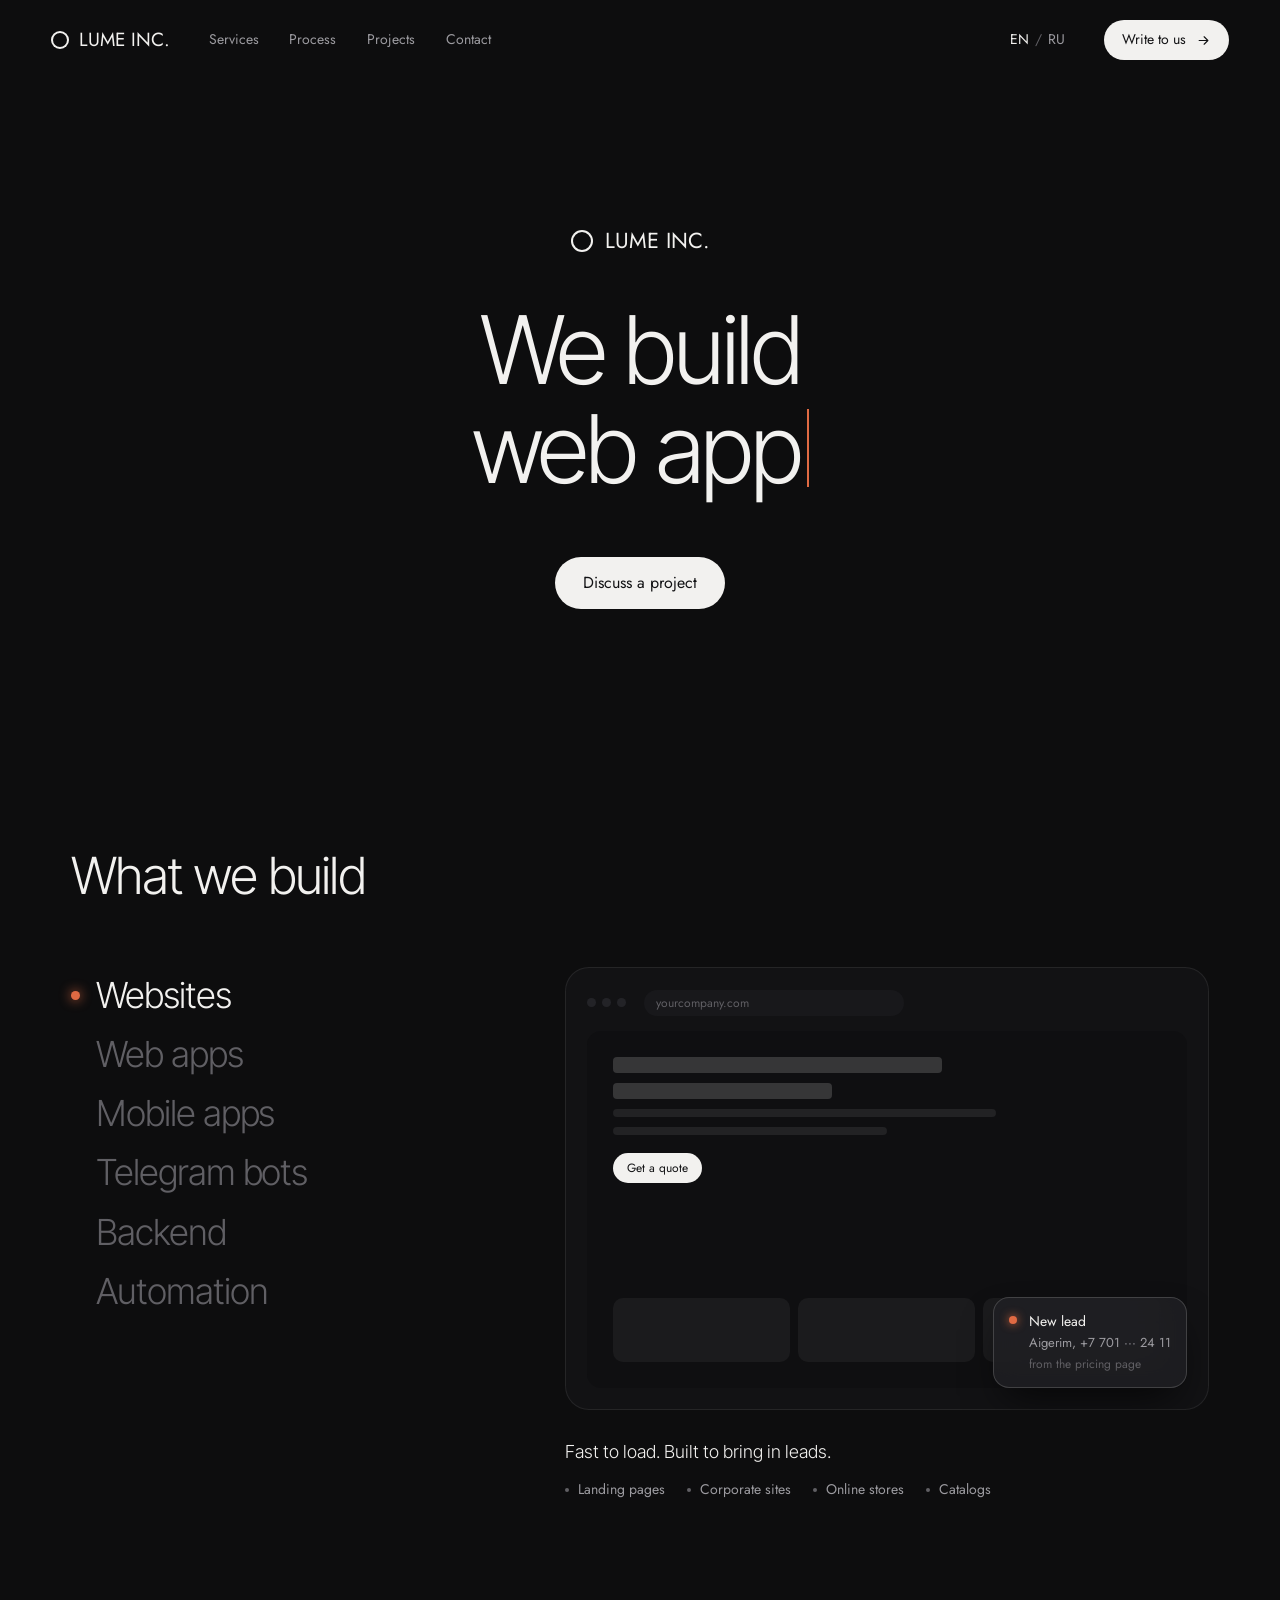
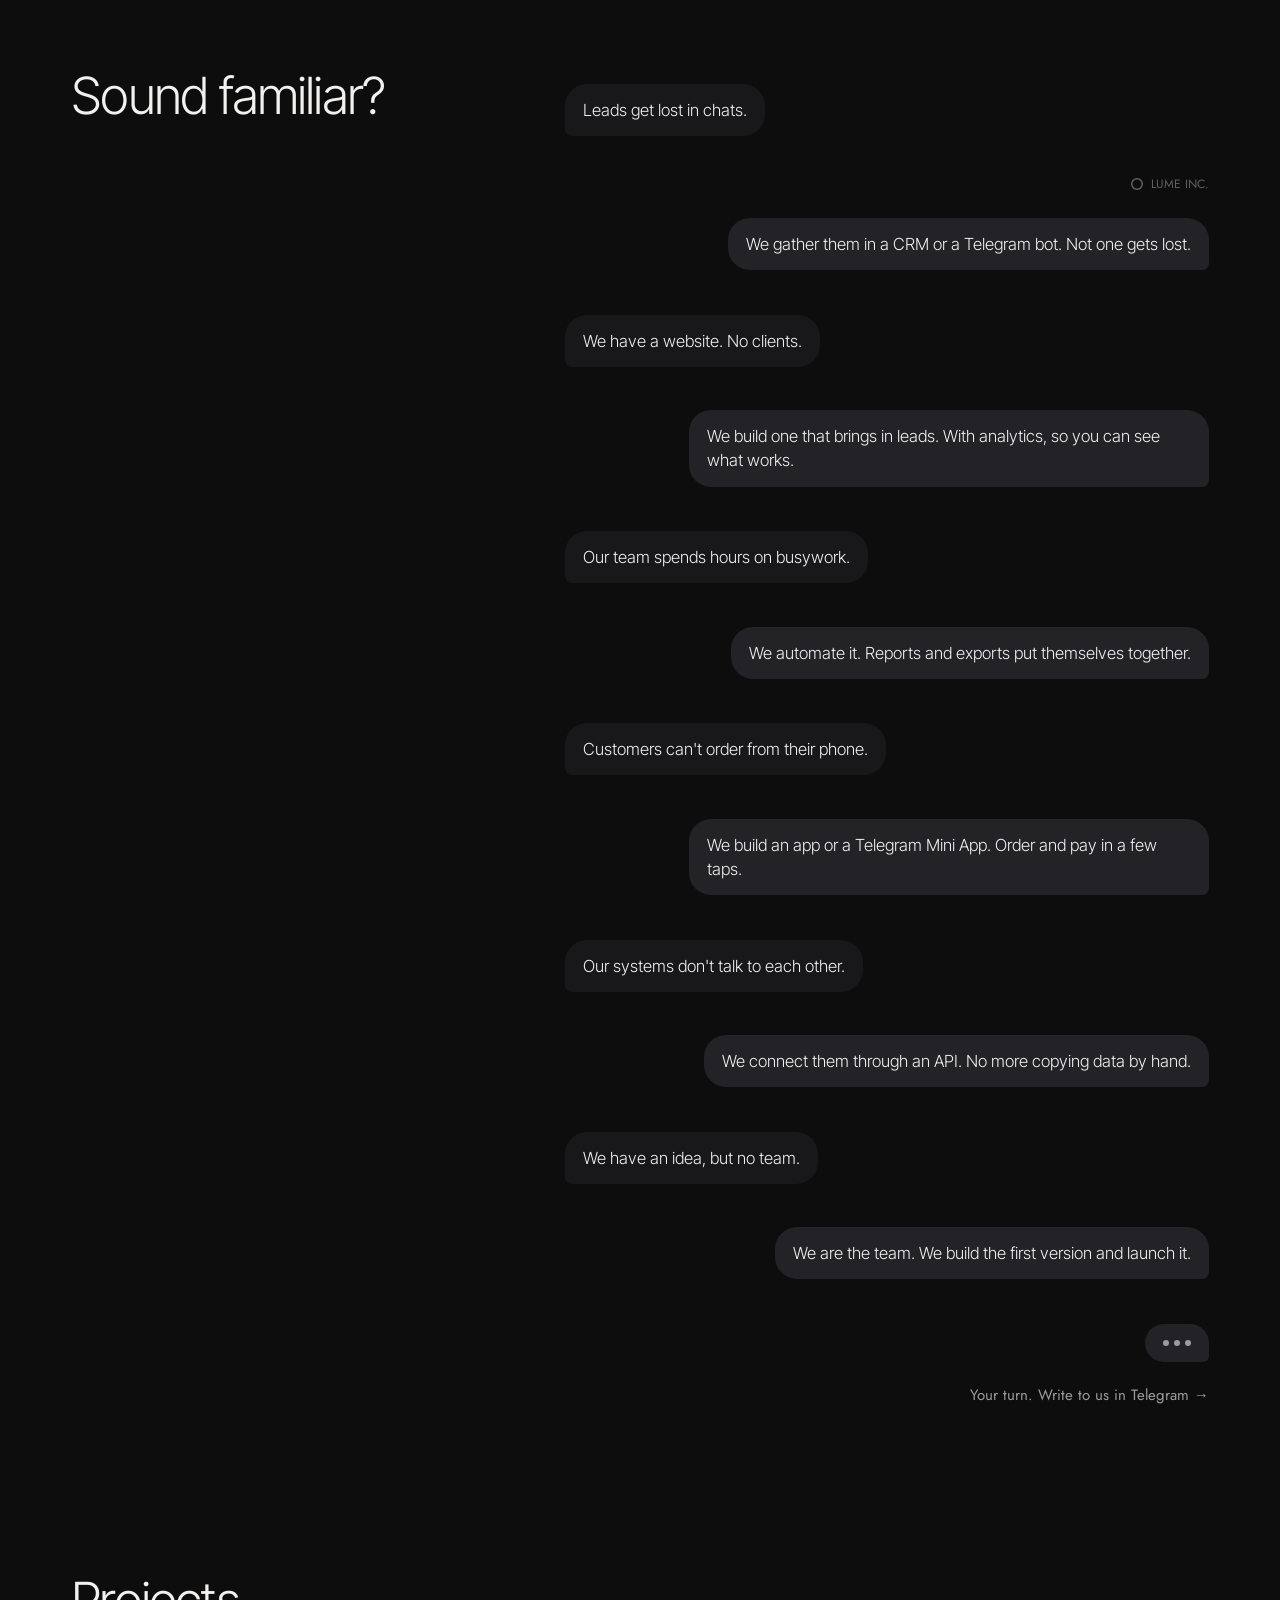
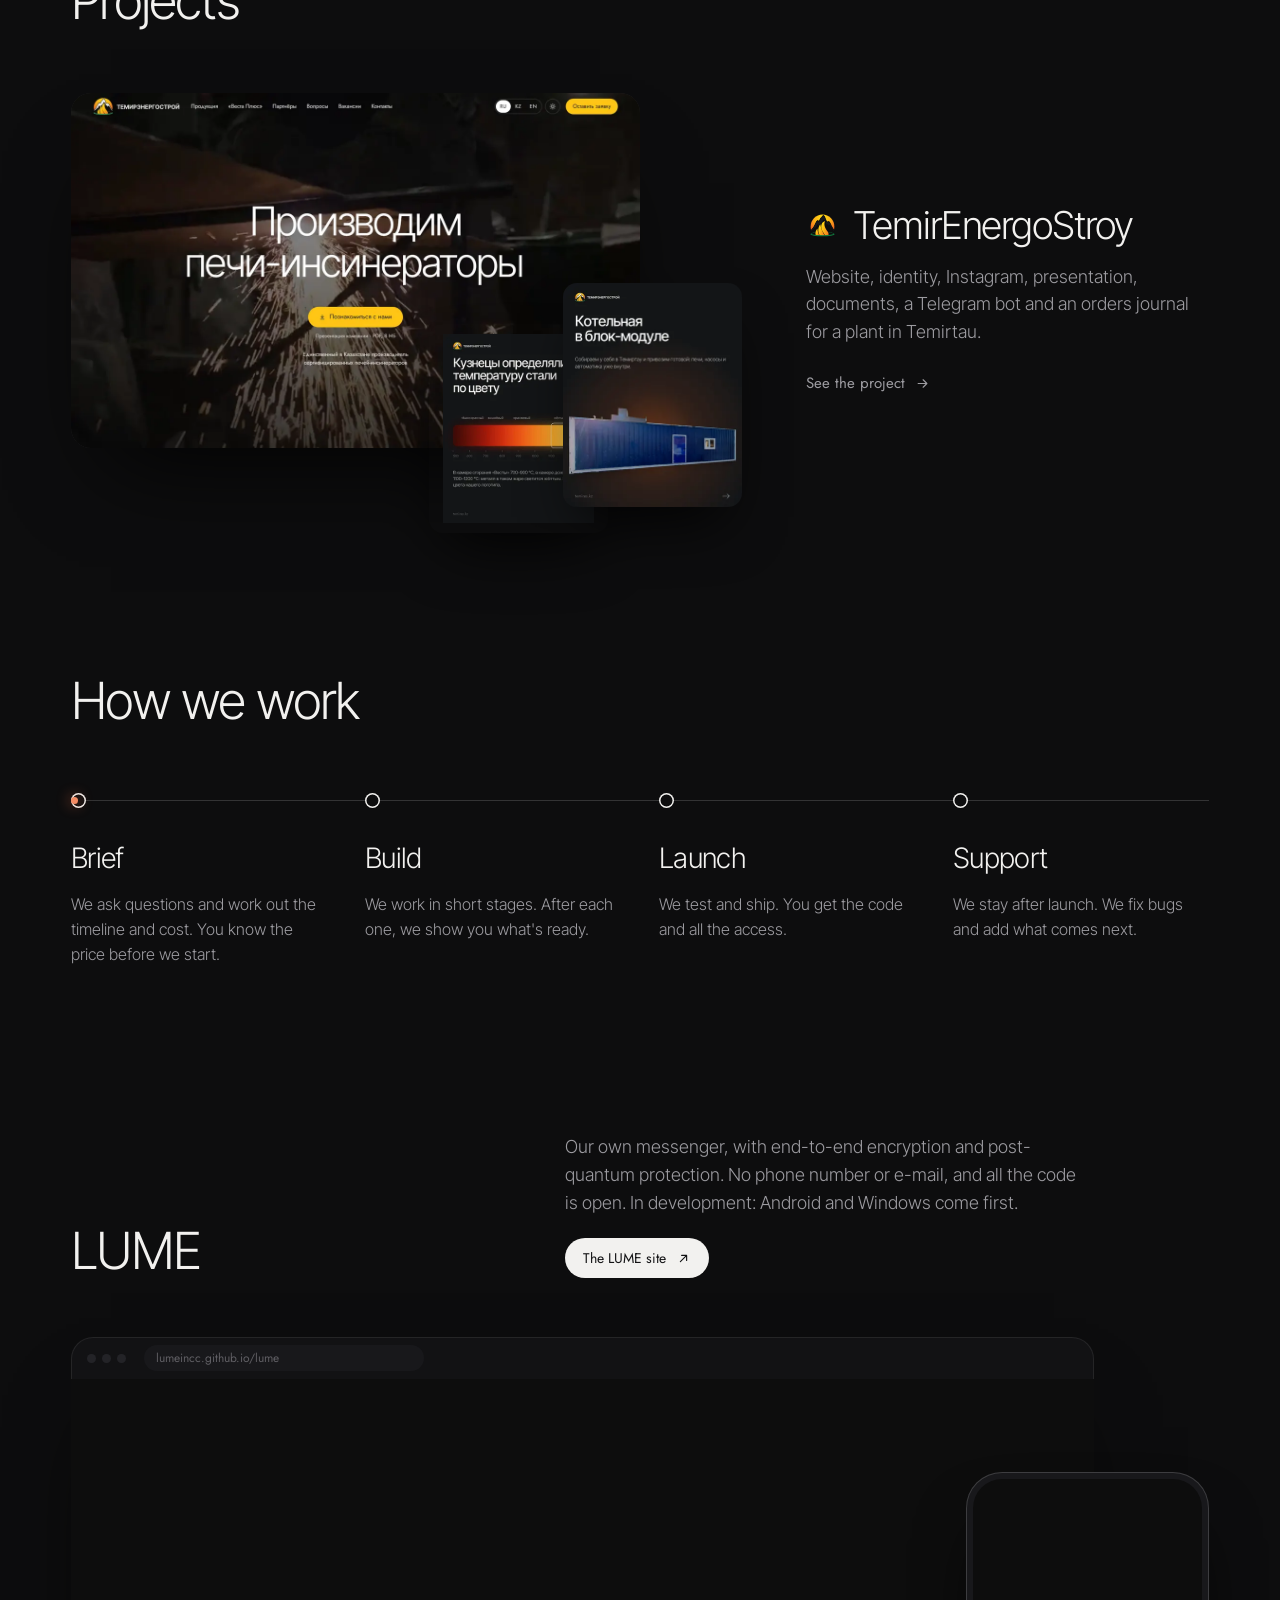
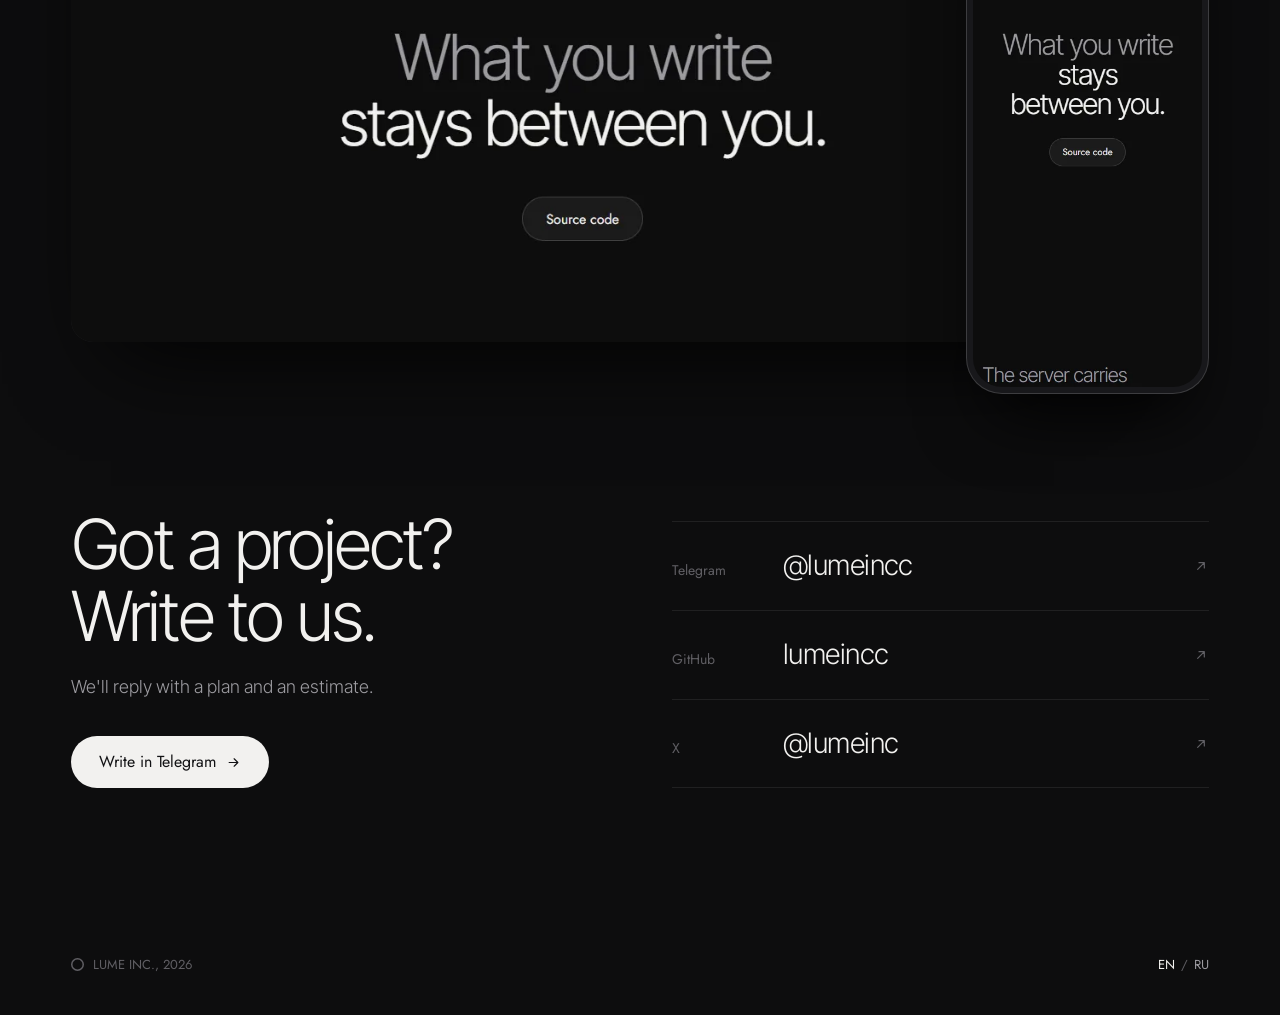
==== commit de1d441a: "Merge branch 'lume/copy-polish'" ====
--- a/index.html
+++ b/index.html
@@ -194,7 +194,7 @@
     <ol class="track">
       <li class="step"><h3>Brief</h3><p>We ask questions and work out the timeline and cost. You know the price before we start.</p></li>
       <li class="step"><h3>Build</h3><p>We work in short stages. After each one, we show you what's ready.</p></li>
-      <li class="step"><h3>Launch</h3><p>We test and ship. The code and every access go to you.</p></li>
+      <li class="step"><h3>Launch</h3><p>We test and ship. You get the code and all the access.</p></li>
       <li class="step"><h3>Support</h3><p>We stay after launch. We fix bugs and add what comes next.</p></li>
       <li class="run" aria-hidden="true"></li>
     </ol>
@@ -204,7 +204,7 @@
   <section class="sec wrap" id="products">
     <div class="pj-head">
       <h2 class="h2">LUME</h2>
-      <div><p class="lead">Our own product: a messenger with end-to-end encryption and a post-quantum key exchange. No phone number or e-mail, and all the code is open. In development; Android and Windows come first.</p><a class="btn sm" href="https://lumeincc.github.io/lume/">The LUME site<svg aria-hidden="true"><use href="#ne"/></svg></a></div>
+      <div><p class="lead">Our own messenger, with end-to-end encryption and post-quantum protection. No phone number or e-mail, and all the code is open. In development: Android and Windows come first.</p><a class="btn sm" href="https://lumeincc.github.io/lume/">The LUME site<svg aria-hidden="true"><use href="#ne"/></svg></a></div>
     </div>
     <div class="site-stage">
       <div class="browser">
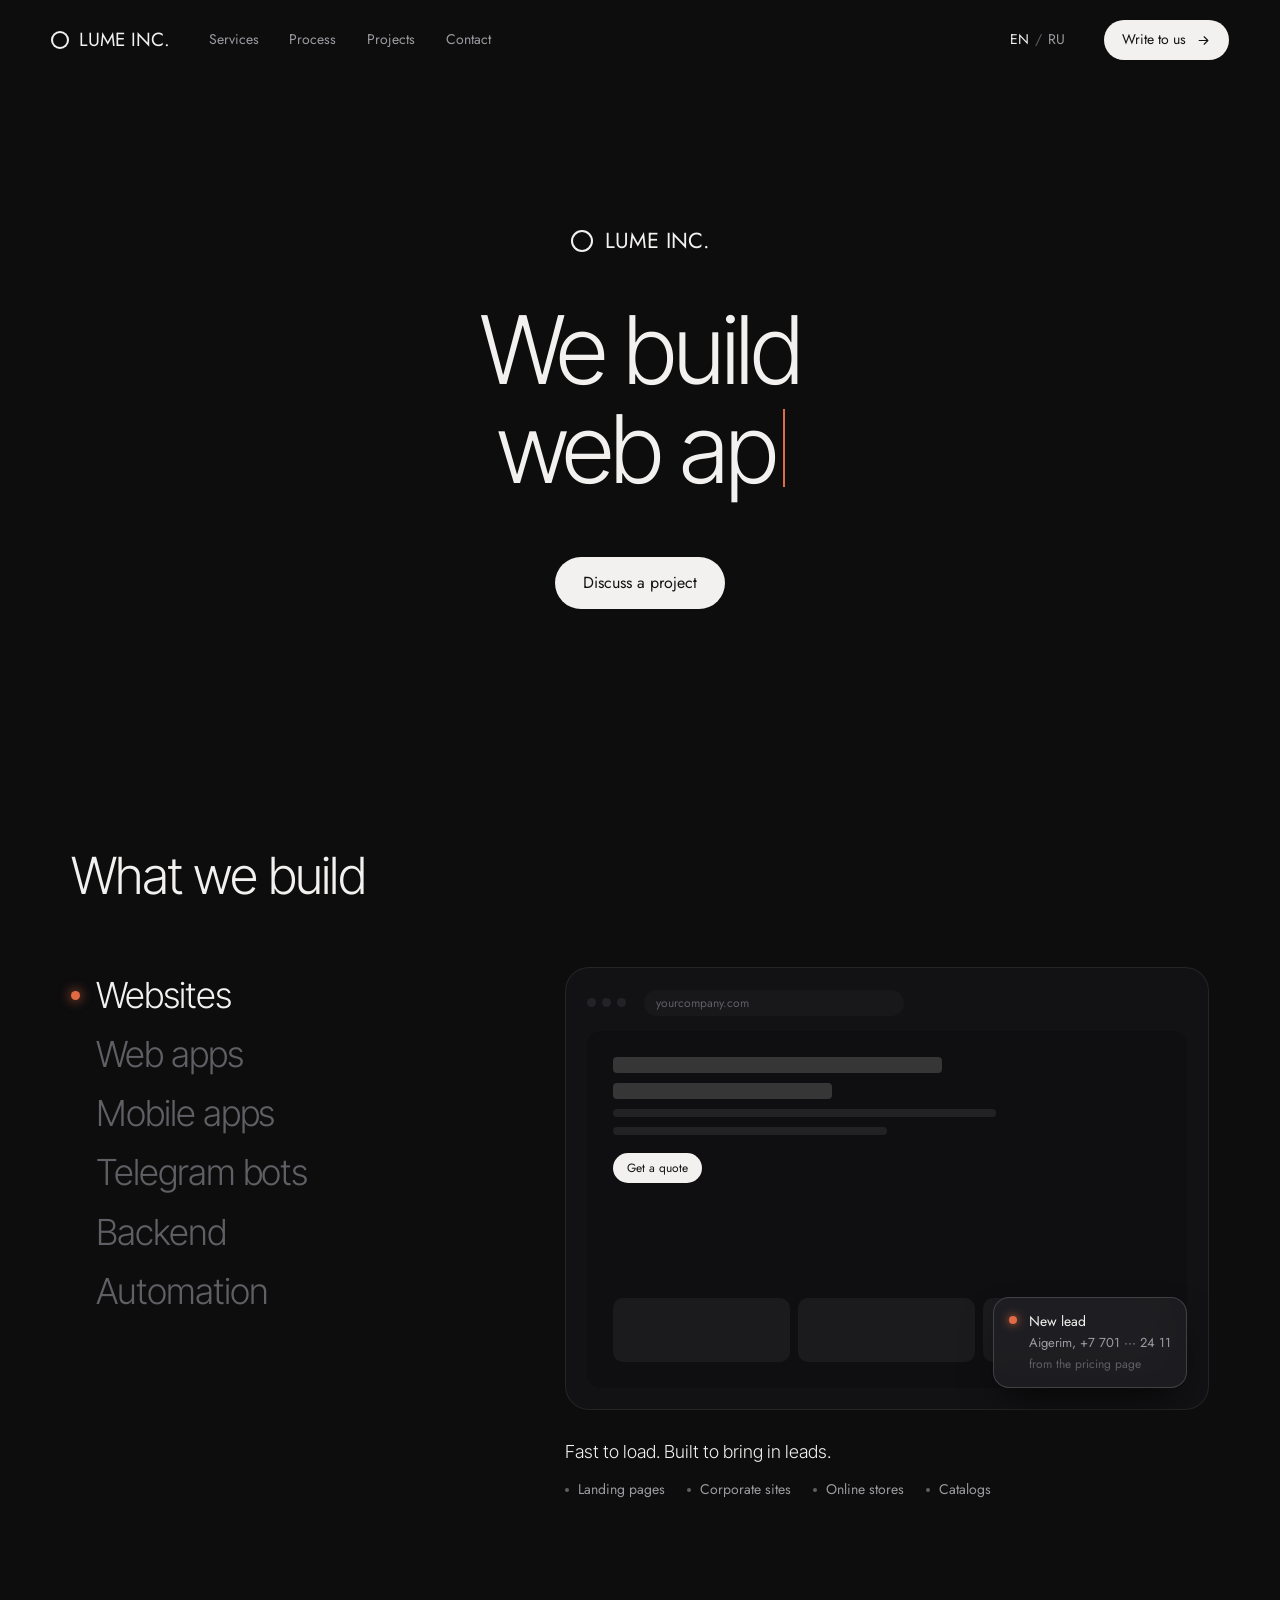
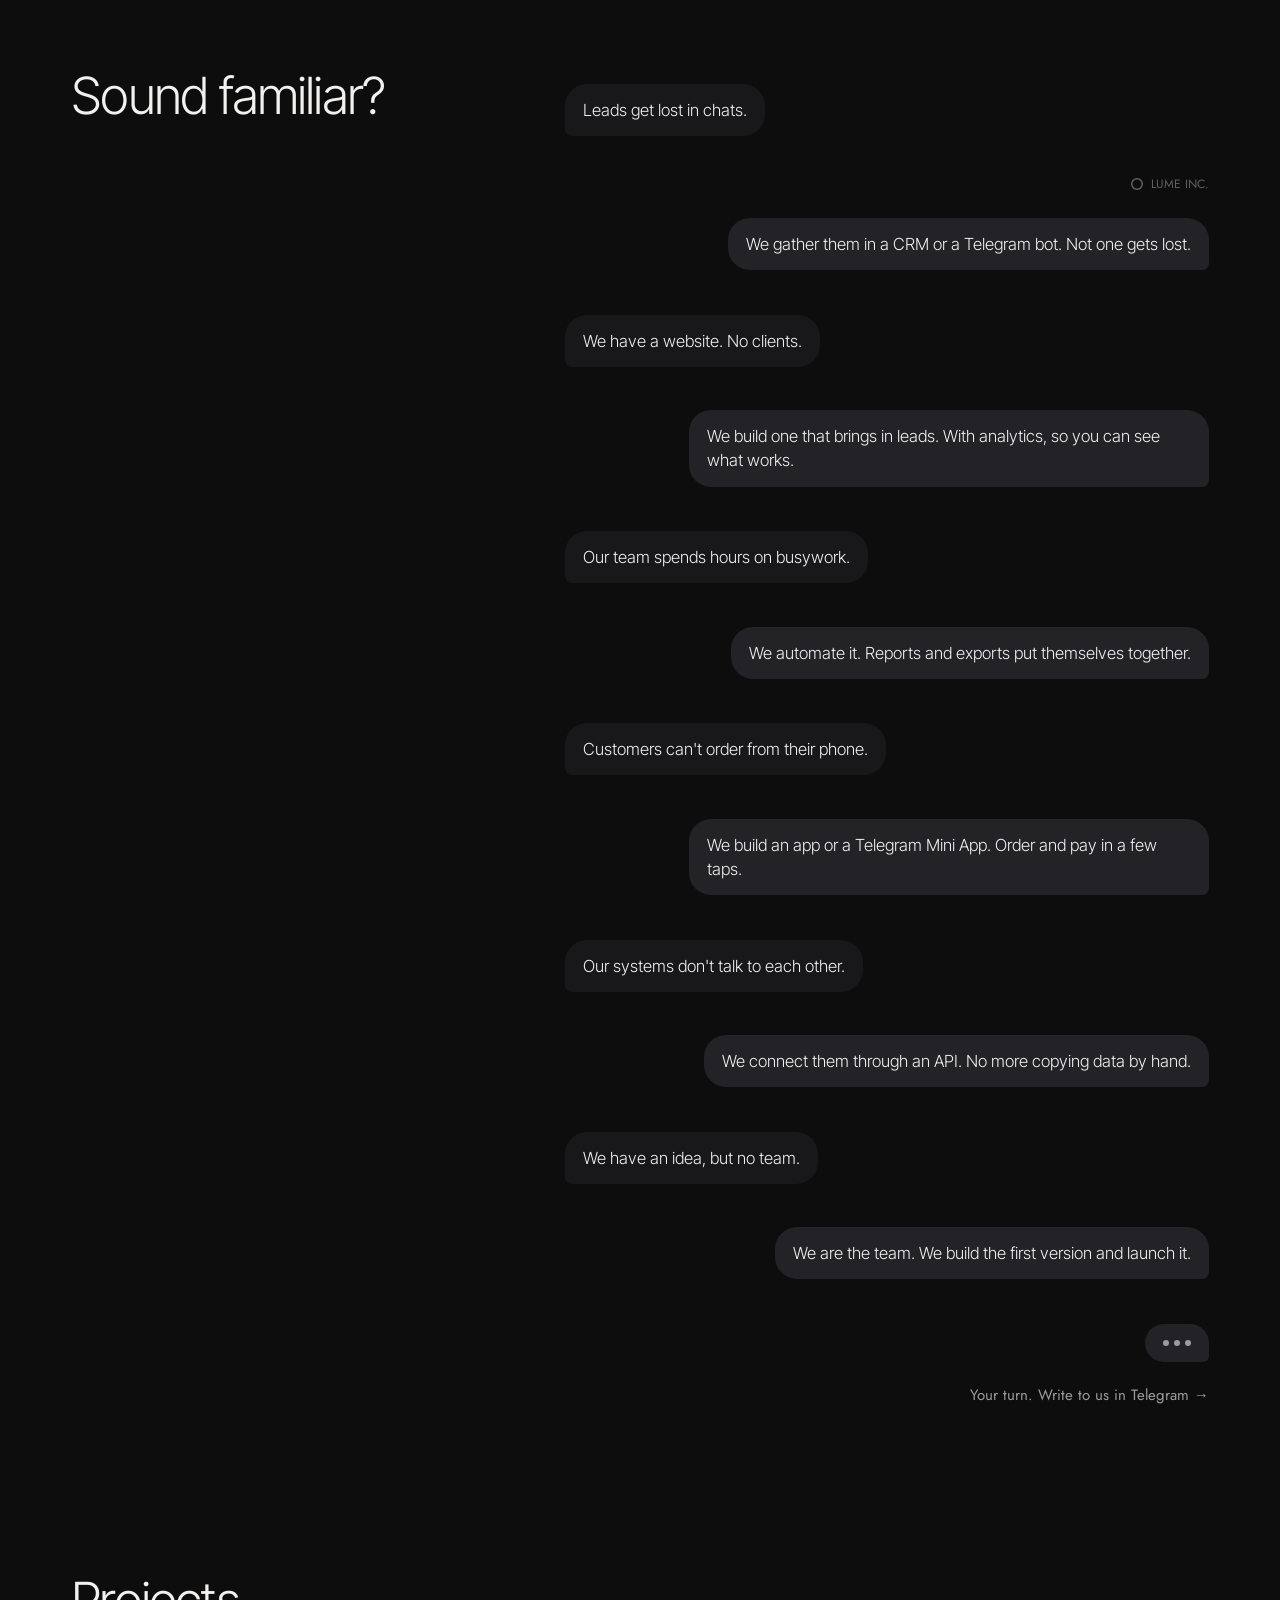
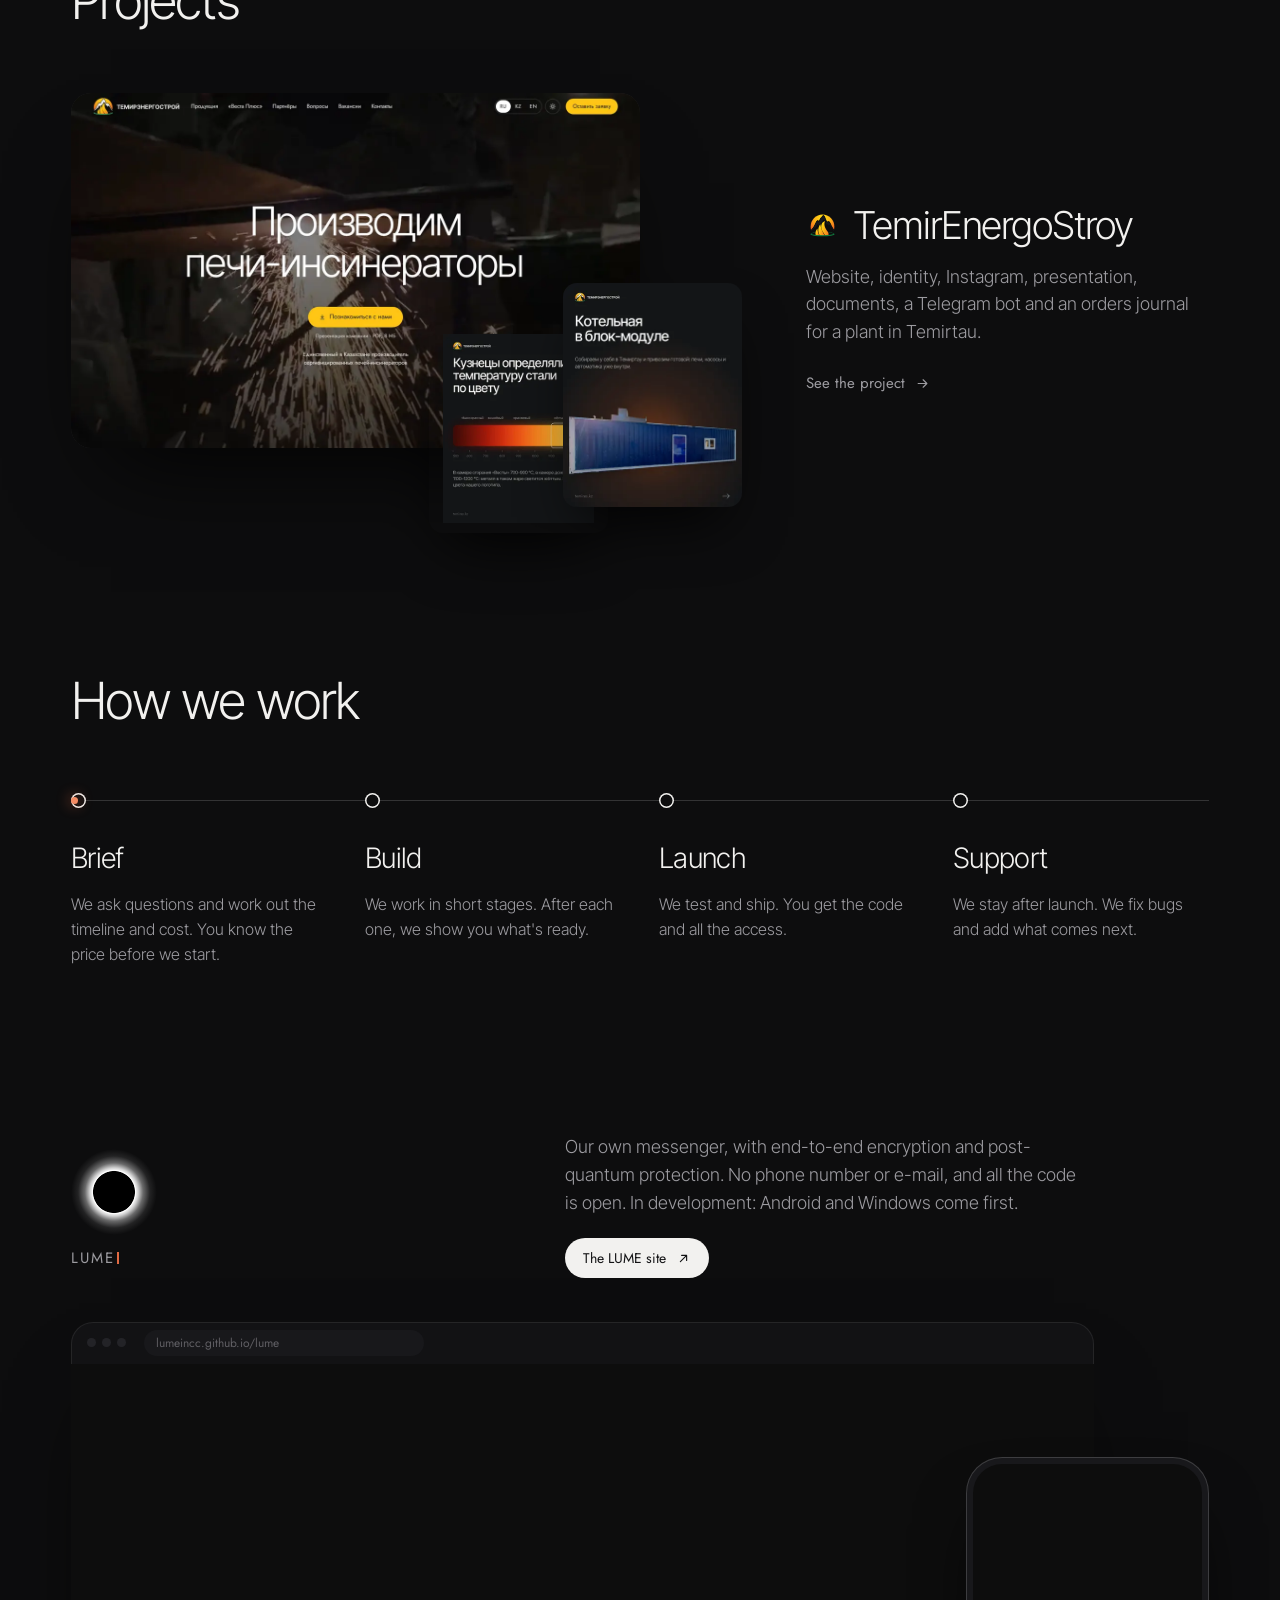
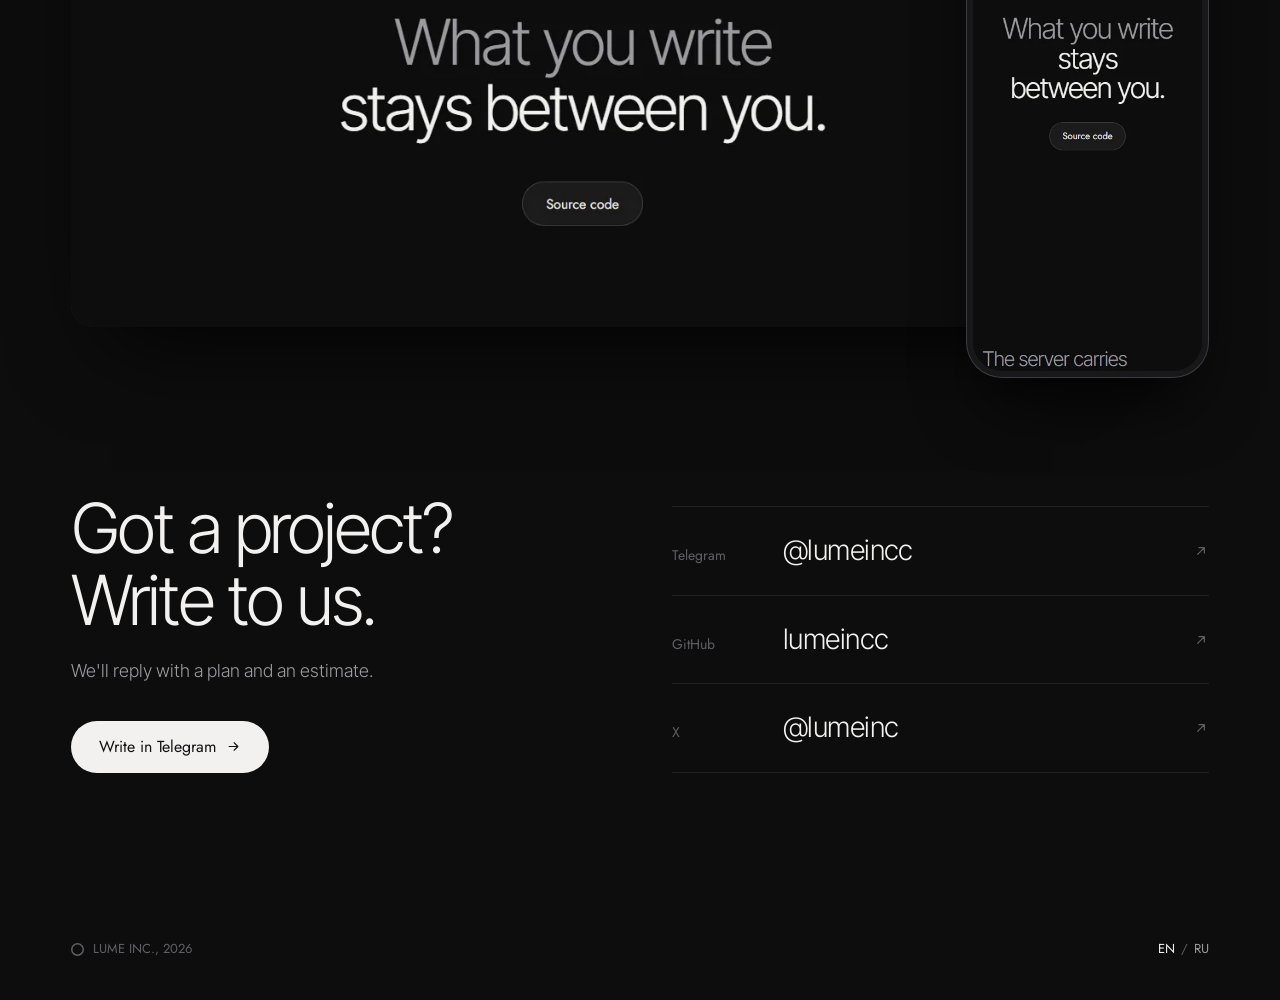
==== commit 9786a9c0: "Merge branch 'lume/showcase-mark'" ====
--- a/index.html
+++ b/index.html
@@ -22,7 +22,7 @@
 <link rel="icon" href="favicon.svg" type="image/svg+xml">
 <link rel="preload" href="fonts/inter-tight-300-latin.woff2" as="font" type="font/woff2" crossorigin>
 <link rel="preload" href="fonts/jost-400-latin.woff2" as="font" type="font/woff2" crossorigin>
-<link rel="stylesheet" href="style.css?v=31">
+<link rel="stylesheet" href="style.css?v=32">
 </head>
 <body>
 
@@ -203,7 +203,7 @@
   <!-- products -->
   <section class="sec wrap" id="products">
     <div class="pj-head">
-      <h2 class="h2">LUME</h2>
+      <div class="prod-id"><img src="projects/lume/mark.svg" width="112" height="112" alt=""><h2>LUME<span class="caret" aria-hidden="true"></span></h2></div>
       <div><p class="lead">Our own messenger, with end-to-end encryption and post-quantum protection. No phone number or e-mail, and all the code is open. In development: Android and Windows come first.</p><a class="btn sm" href="https://lumeincc.github.io/lume/">The LUME site<svg aria-hidden="true"><use href="#ne"/></svg></a></div>
     </div>
     <div class="site-stage">
@@ -238,6 +238,6 @@
   <span class="lang"><a href="./" aria-current="page" lang="en">EN</a><span aria-hidden="true">/</span><a href="ru/" hreflang="ru" lang="ru">RU</a></span>
 </footer>
 
-<script src="site.js?v=31"></script>
+<script src="site.js?v=32"></script>
 </body>
 </html>
--- a/style.css
+++ b/style.css
@@ -230,6 +230,10 @@
 .pj-head{display:grid;grid-template-columns:minmax(0,.8fr) minmax(0,1.2fr);gap:clamp(20px,5vw,88px);align-items:end;margin-bottom:clamp(36px,4.6vw,60px)}
 .pj-head .lead{margin:0;max-width:52ch}
 .pj-head .btn{margin-top:22px}
+#products .pj-head{align-items:center;margin-bottom:clamp(28px,3.4vw,44px)}
+.prod-id{display:grid;justify-items:start;gap:4px}
+.prod-id img{width:clamp(76px,8vw,112px);height:auto;margin-left:calc(clamp(76px,8vw,112px) * -.08)}
+.prod-id h2{margin:0;font-family:var(--font-ui);font-weight:400;font-size:15px;letter-spacing:.14em;color:var(--fg-2)}
 .browser{position:relative;overflow:hidden;border-radius:22px;background:var(--card);box-shadow:inset 0 0 0 1px var(--line),0 50px 90px -40px rgba(0,0,0,.9)}
 .browser .bar{display:flex;align-items:center;gap:6px;height:42px;padding:0 16px;font-family:var(--font-ui);font-size:12px}
 .browser .bar i{width:9px;height:9px;border-radius:50%;background:var(--surface-2)}
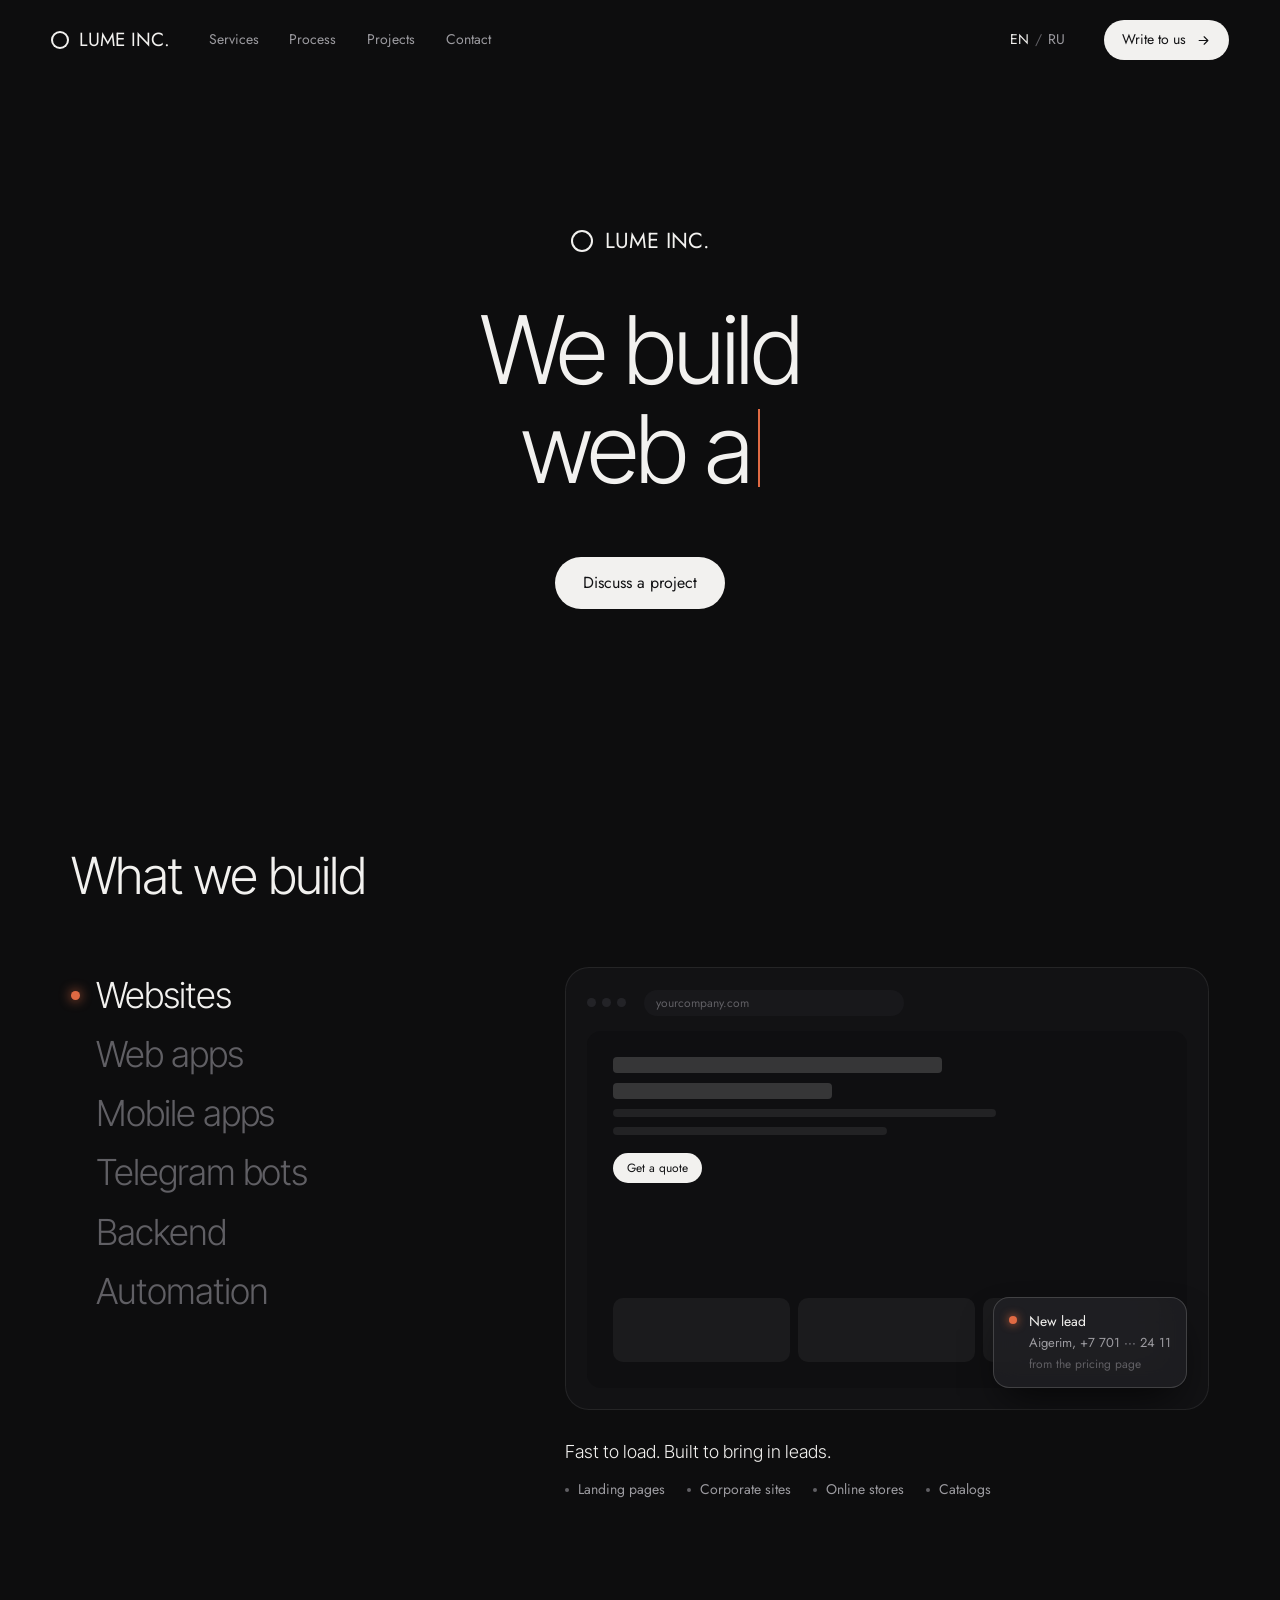
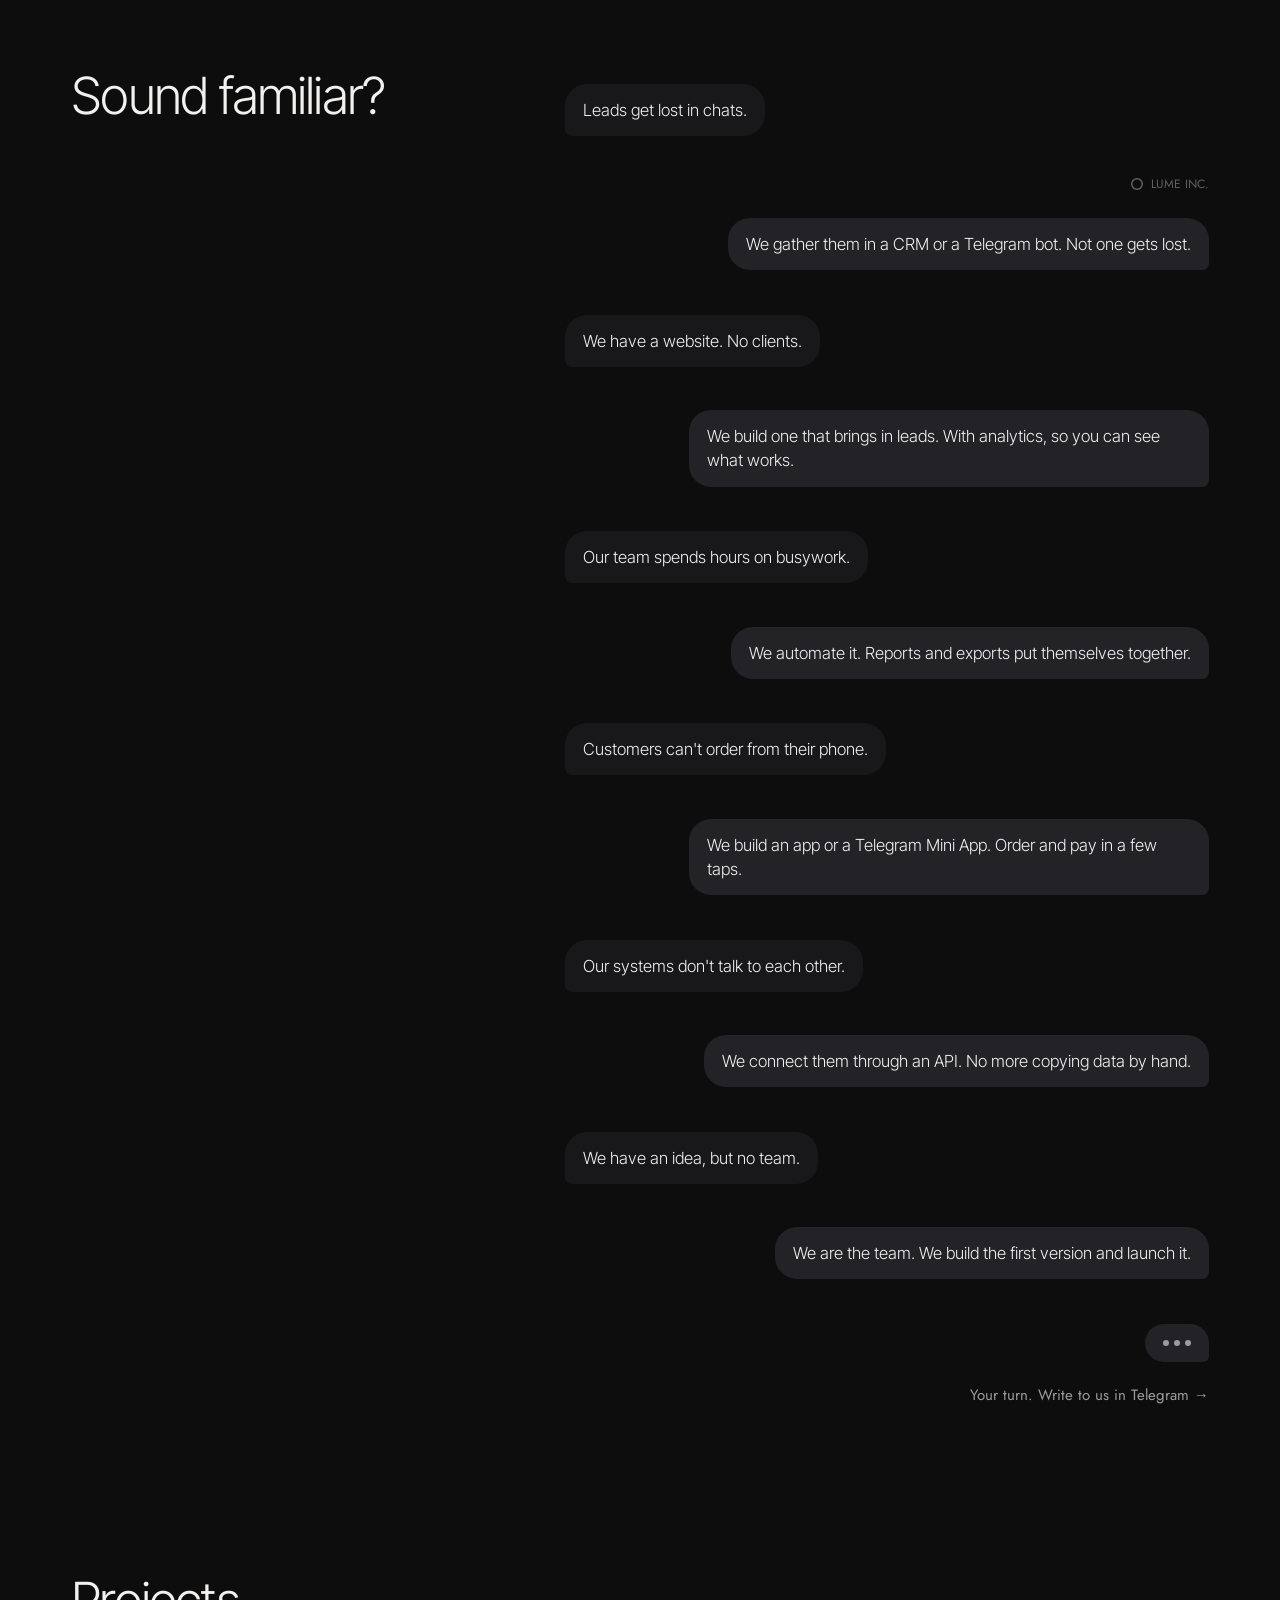
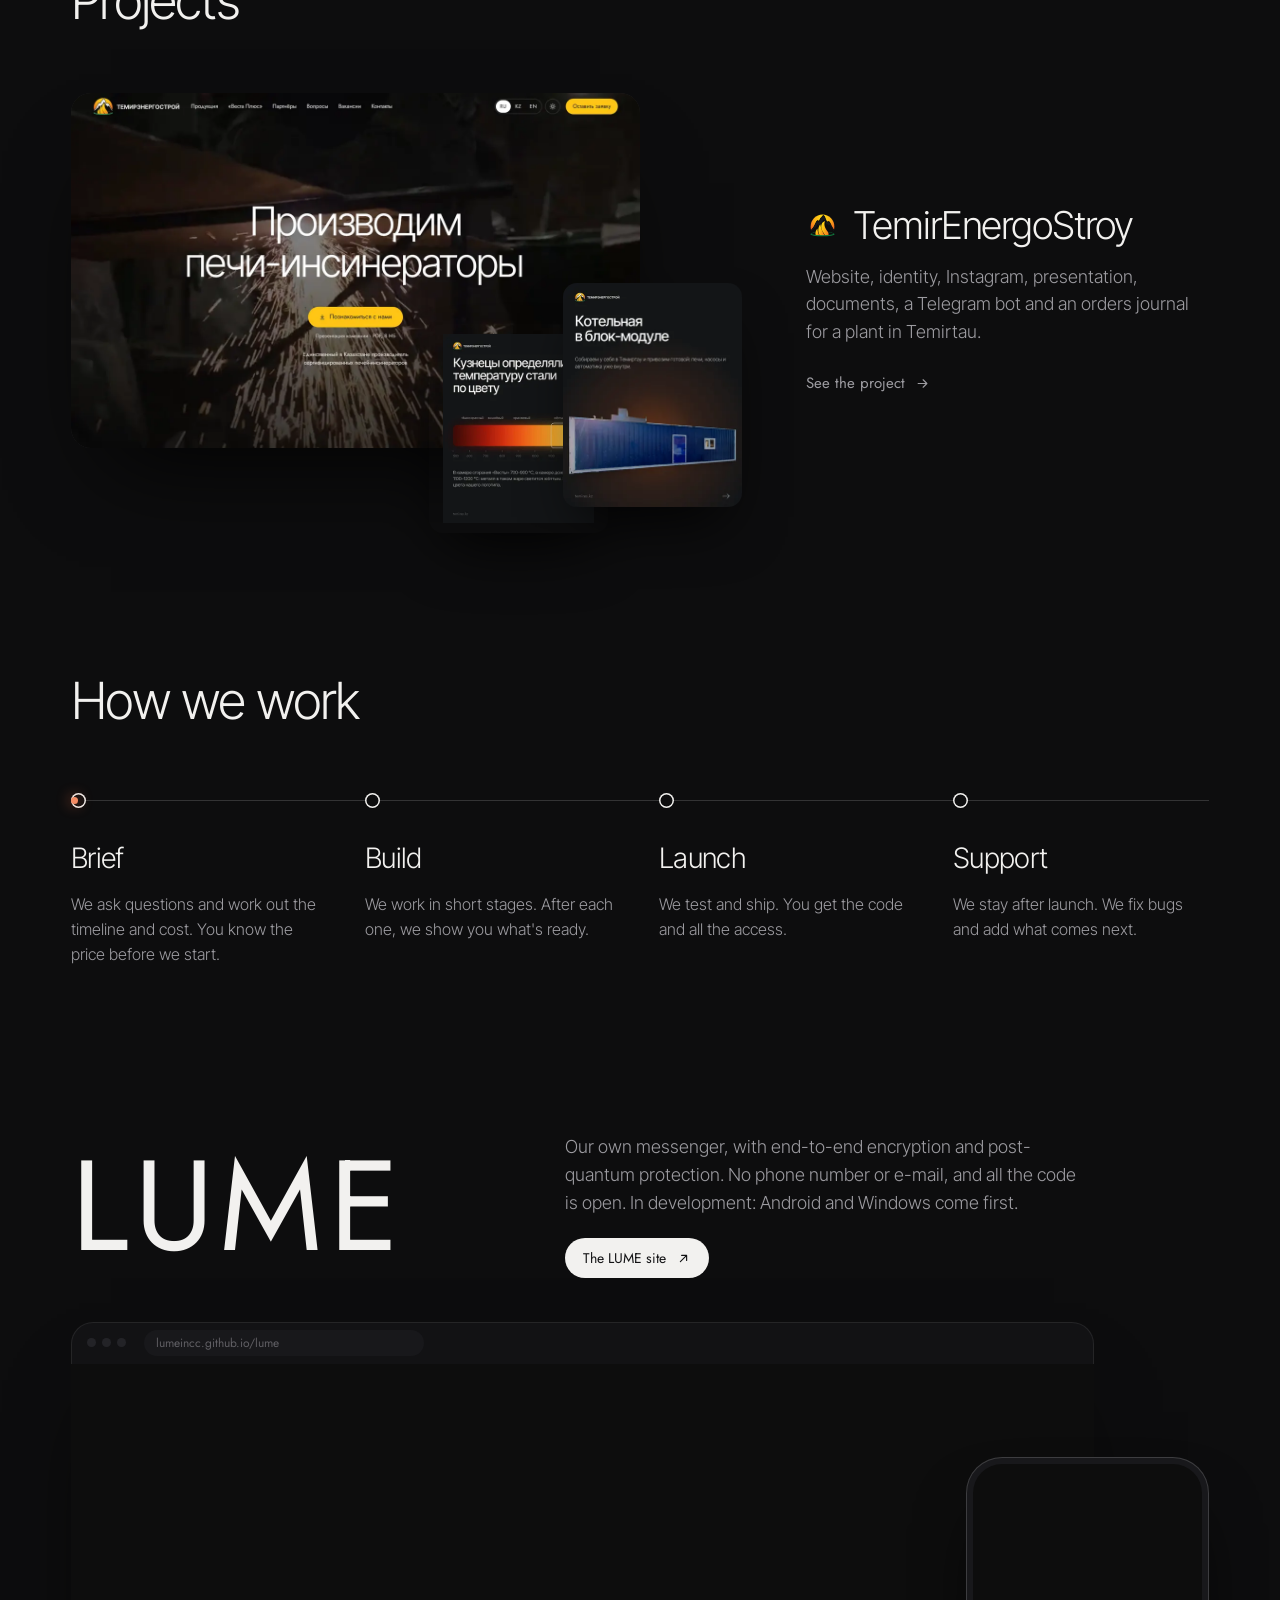
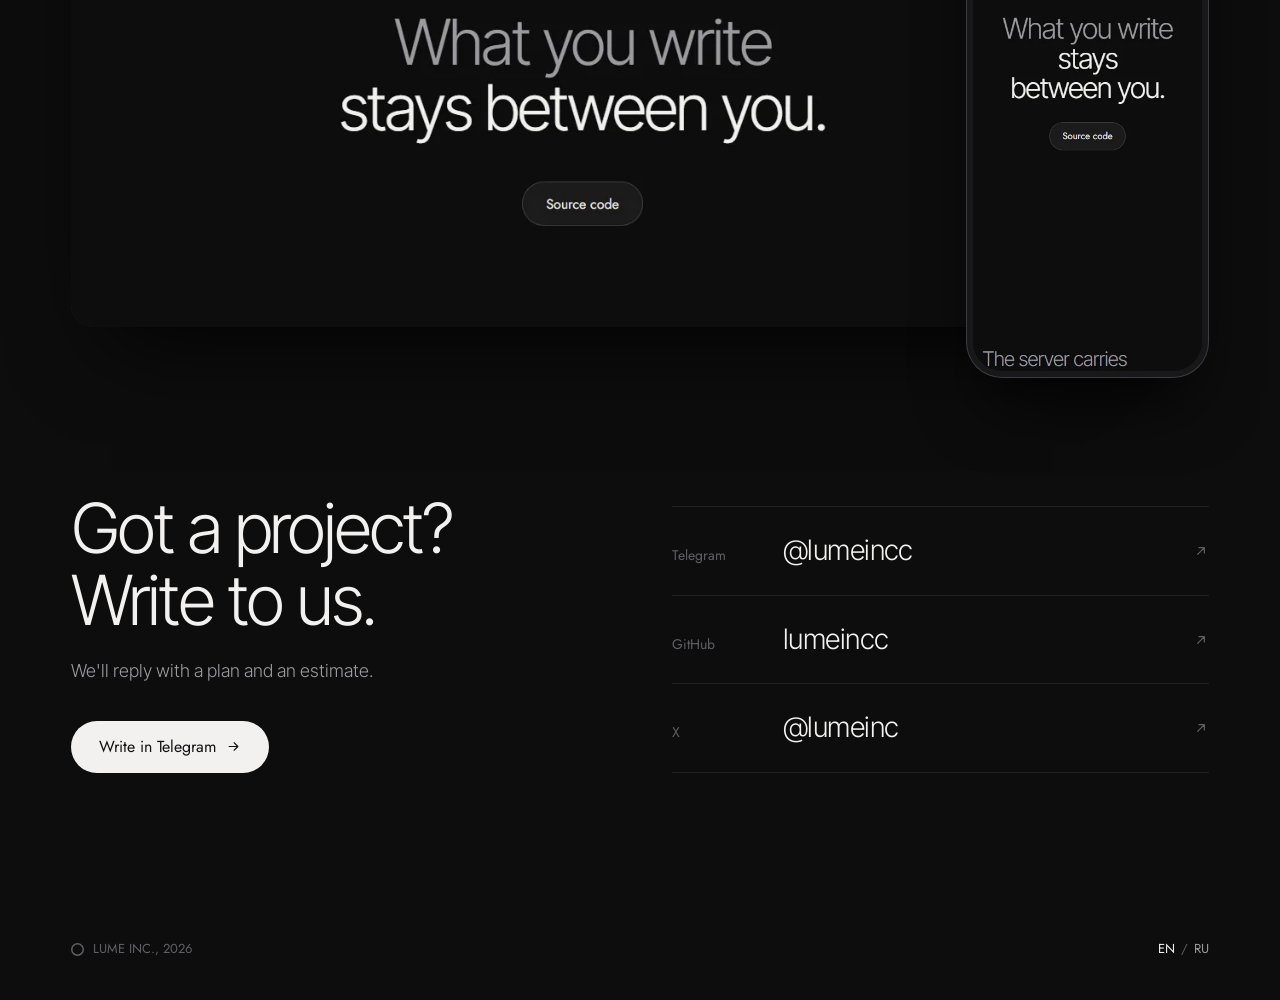
==== commit 9f59a2c2: "Merge branch 'lume/plain-wordmark'" ====
--- a/index.html
+++ b/index.html
@@ -22,7 +22,7 @@
 <link rel="icon" href="favicon.svg" type="image/svg+xml">
 <link rel="preload" href="fonts/inter-tight-300-latin.woff2" as="font" type="font/woff2" crossorigin>
 <link rel="preload" href="fonts/jost-400-latin.woff2" as="font" type="font/woff2" crossorigin>
-<link rel="stylesheet" href="style.css?v=32">
+<link rel="stylesheet" href="style.css?v=33">
 </head>
 <body>
 
@@ -203,7 +203,7 @@
   <!-- products -->
   <section class="sec wrap" id="products">
     <div class="pj-head">
-      <div class="prod-id"><img src="projects/lume/mark.svg" width="112" height="112" alt=""><h2>LUME<span class="caret" aria-hidden="true"></span></h2></div>
+      <div class="prod-id"><h2 class="volume">LUME</h2></div>
       <div><p class="lead">Our own messenger, with end-to-end encryption and post-quantum protection. No phone number or e-mail, and all the code is open. In development: Android and Windows come first.</p><a class="btn sm" href="https://lumeincc.github.io/lume/">The LUME site<svg aria-hidden="true"><use href="#ne"/></svg></a></div>
     </div>
     <div class="site-stage">
@@ -238,6 +238,6 @@
   <span class="lang"><a href="./" aria-current="page" lang="en">EN</a><span aria-hidden="true">/</span><a href="ru/" hreflang="ru" lang="ru">RU</a></span>
 </footer>
 
-<script src="site.js?v=32"></script>
+<script src="site.js?v=33"></script>
 </body>
 </html>
--- a/style.css
+++ b/style.css
@@ -231,9 +231,8 @@
 .pj-head .lead{margin:0;max-width:52ch}
 .pj-head .btn{margin-top:22px}
 #products .pj-head{align-items:center;margin-bottom:clamp(28px,3.4vw,44px)}
-.prod-id{display:grid;justify-items:start;gap:4px}
-.prod-id img{width:clamp(76px,8vw,112px);height:auto;margin-left:calc(clamp(76px,8vw,112px) * -.08)}
-.prod-id h2{margin:0;font-family:var(--font-ui);font-weight:400;font-size:15px;letter-spacing:.14em;color:var(--fg-2)}
+.prod-id{display:grid;justify-items:start}
+.volume{margin:0;font-family:var(--font-ui);font-weight:400;font-size:clamp(72px,10vw,140px);line-height:.9;letter-spacing:.04em;color:var(--fg)}
 .browser{position:relative;overflow:hidden;border-radius:22px;background:var(--card);box-shadow:inset 0 0 0 1px var(--line),0 50px 90px -40px rgba(0,0,0,.9)}
 .browser .bar{display:flex;align-items:center;gap:6px;height:42px;padding:0 16px;font-family:var(--font-ui);font-size:12px}
 .browser .bar i{width:9px;height:9px;border-radius:50%;background:var(--surface-2)}
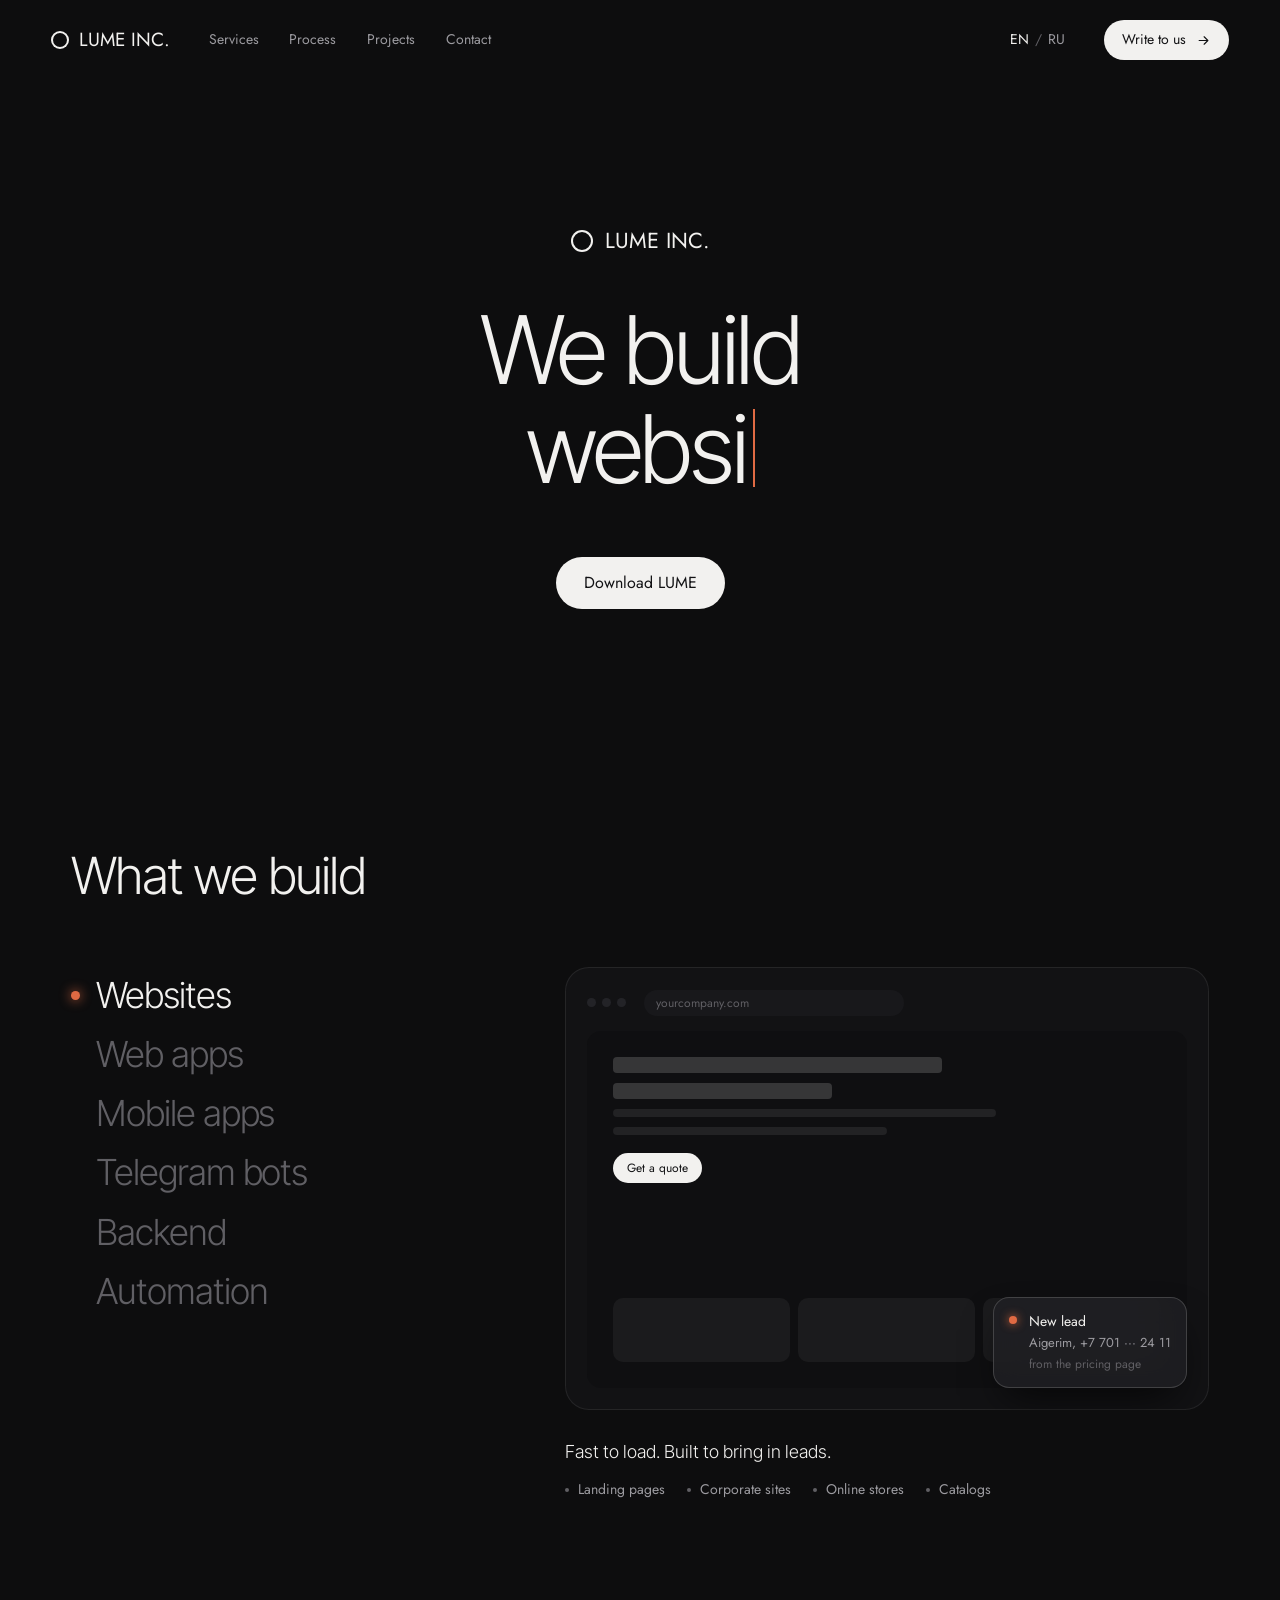
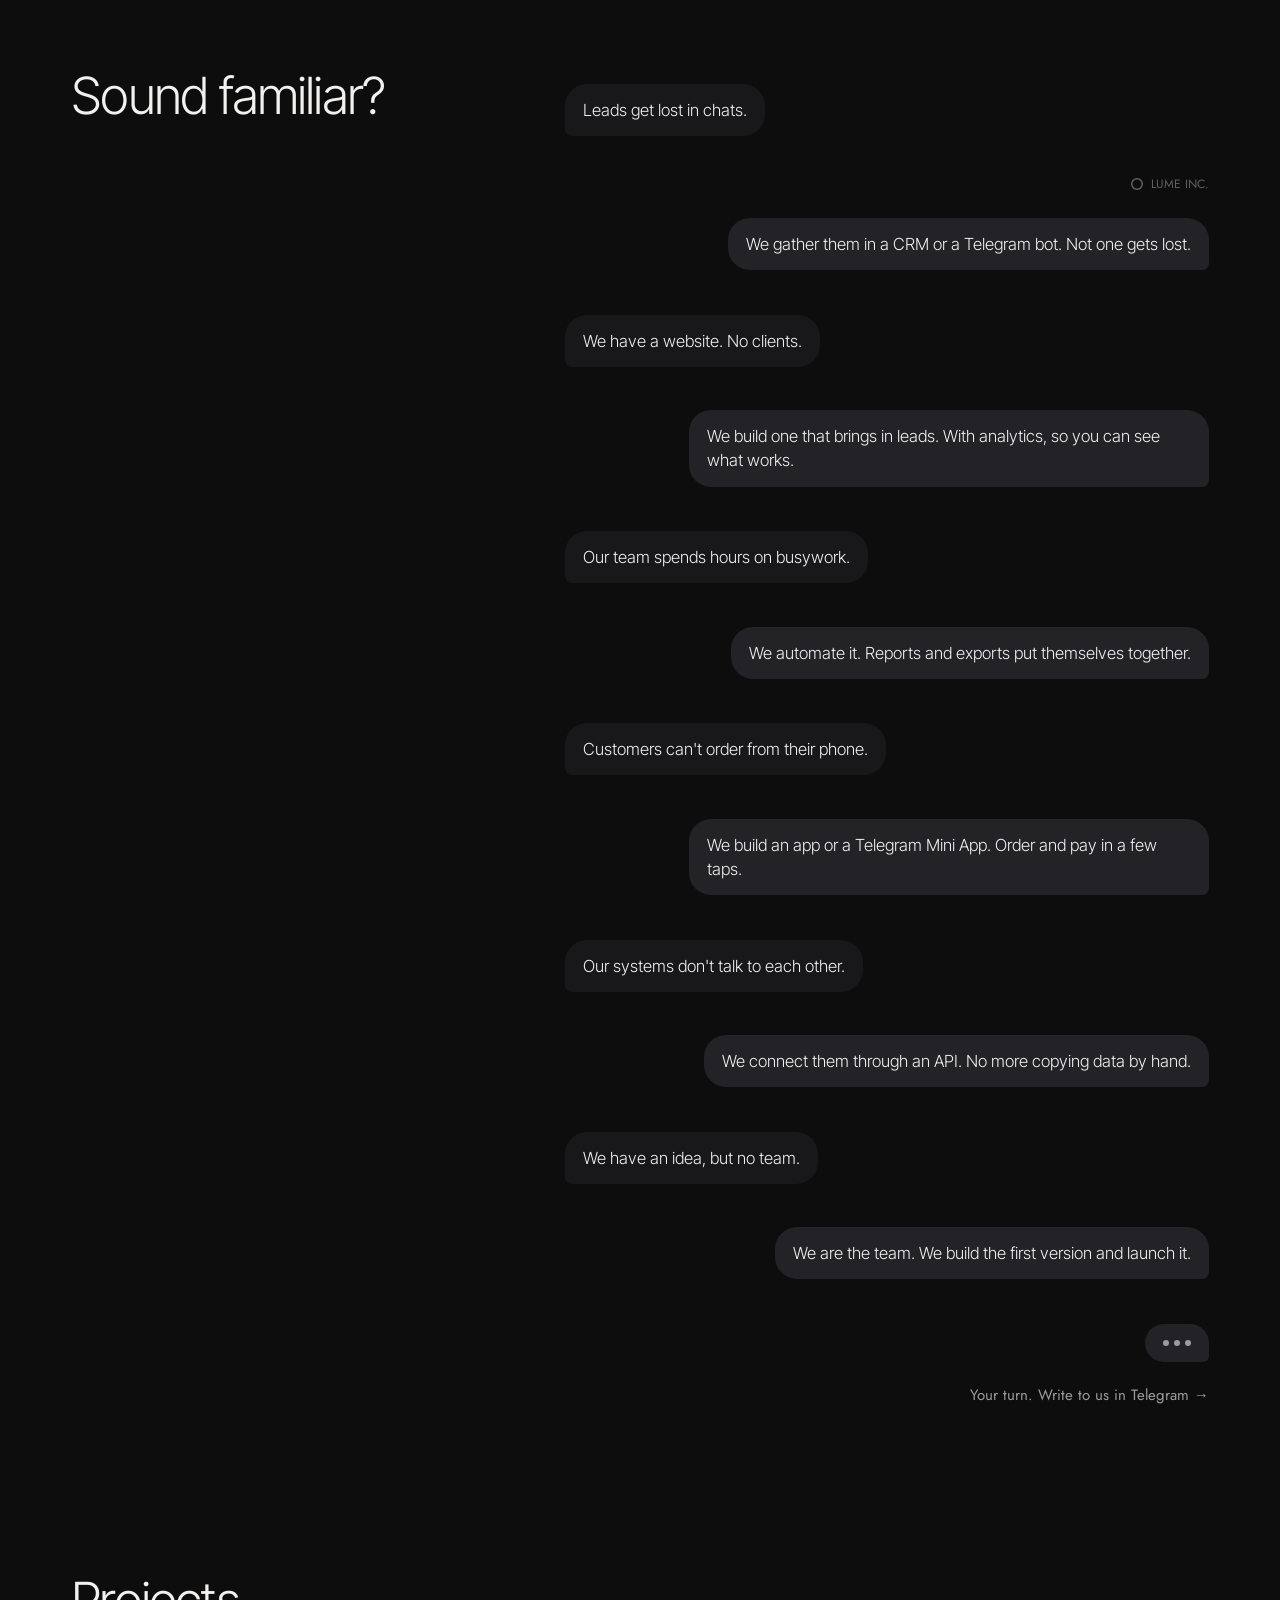
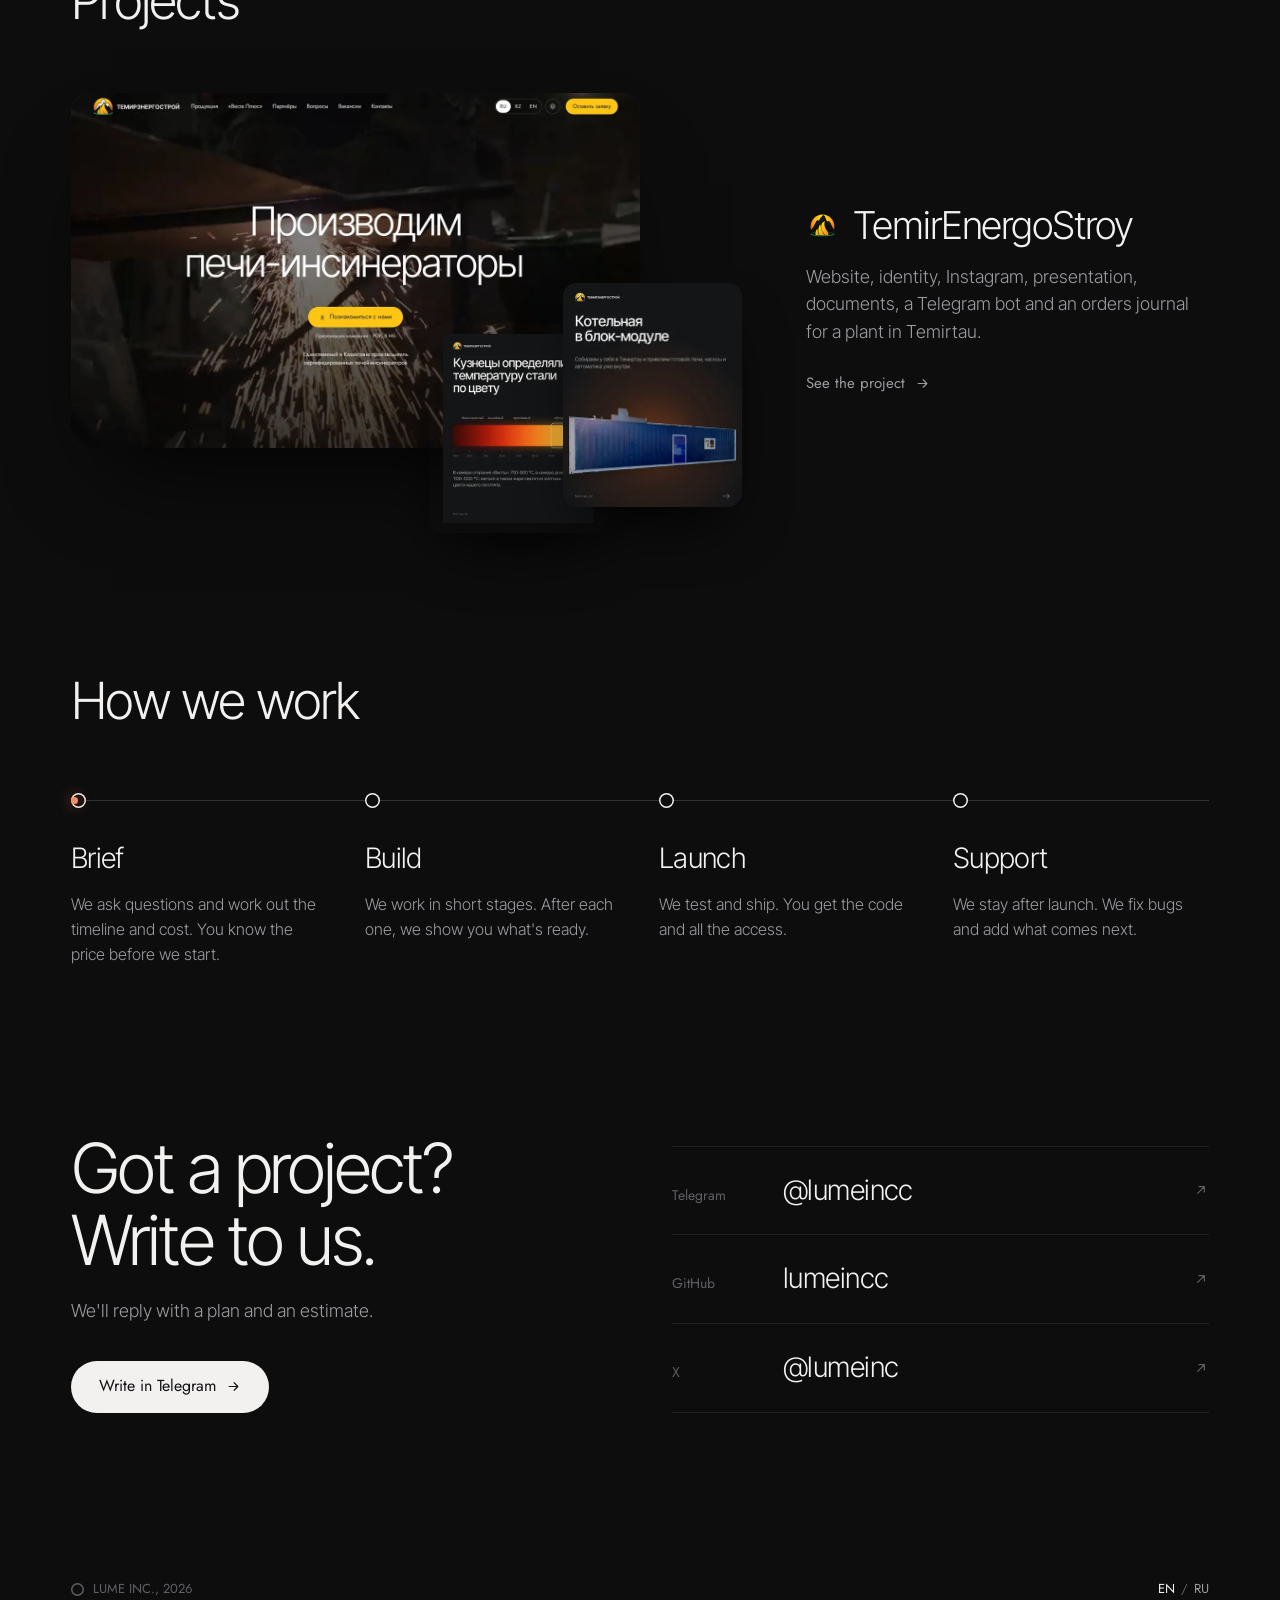
==== commit 058fe455: "home: a Download LUME button in place of the LUME showcase The hero button now links to the LUME sit" ====
--- a/index.html
+++ b/index.html
@@ -51,7 +51,7 @@
   <section class="hero">
     <p class="lockup"><span class="ring" aria-hidden="true"></span>LUME INC.</p>
     <h1><span class="vh">We build websites, web apps, mobile apps and Telegram bots</span><span aria-hidden="true"><span class="ln">We build</span><span class="ln"><span class="cycle" data-words="websites|web apps|mobile apps|Telegram bots|backends|automation">websites</span><i class="caret"></i></span></span></h1>
-    <a class="btn" href="#contact">Discuss a project</a>
+    <a class="btn" href="https://lumeincc.github.io/lume/">Download LUME</a>
   </section>
 
   <!-- services -->
@@ -200,21 +200,6 @@
     </ol>
   </section>
 
-  <!-- products -->
-  <section class="sec wrap" id="products">
-    <div class="pj-head">
-      <div class="prod-id"><h2 class="volume">LUME</h2></div>
-      <div><p class="lead">Our own messenger, with end-to-end encryption and post-quantum protection. No phone number or e-mail, and all the code is open. In development: Android and Windows come first.</p><a class="btn sm" href="https://lumeincc.github.io/lume/">The LUME site<svg aria-hidden="true"><use href="#ne"/></svg></a></div>
-    </div>
-    <div class="site-stage">
-      <div class="browser">
-        <div class="bar"><i></i><i></i><i></i><a href="https://lumeincc.github.io/lume/" aria-label="Open the LUME site">lumeincc.github.io/lume</a></div>
-        <div class="screen tall" data-auto tabindex="0"><img src="projects/lume/desk-en.webp" width="1200" height="4593" alt="The LUME messenger website" loading="lazy" decoding="async"></div>
-      </div>
-      <div class="phone"><div class="screen" data-auto><img src="projects/lume/phone-en.webp" width="390" height="7234" alt="" loading="lazy" decoding="async"></div></div>
-    </div>
-  </section>
-
   <!-- contact -->
   <section class="sec wrap" id="contact">
     <div class="contact">
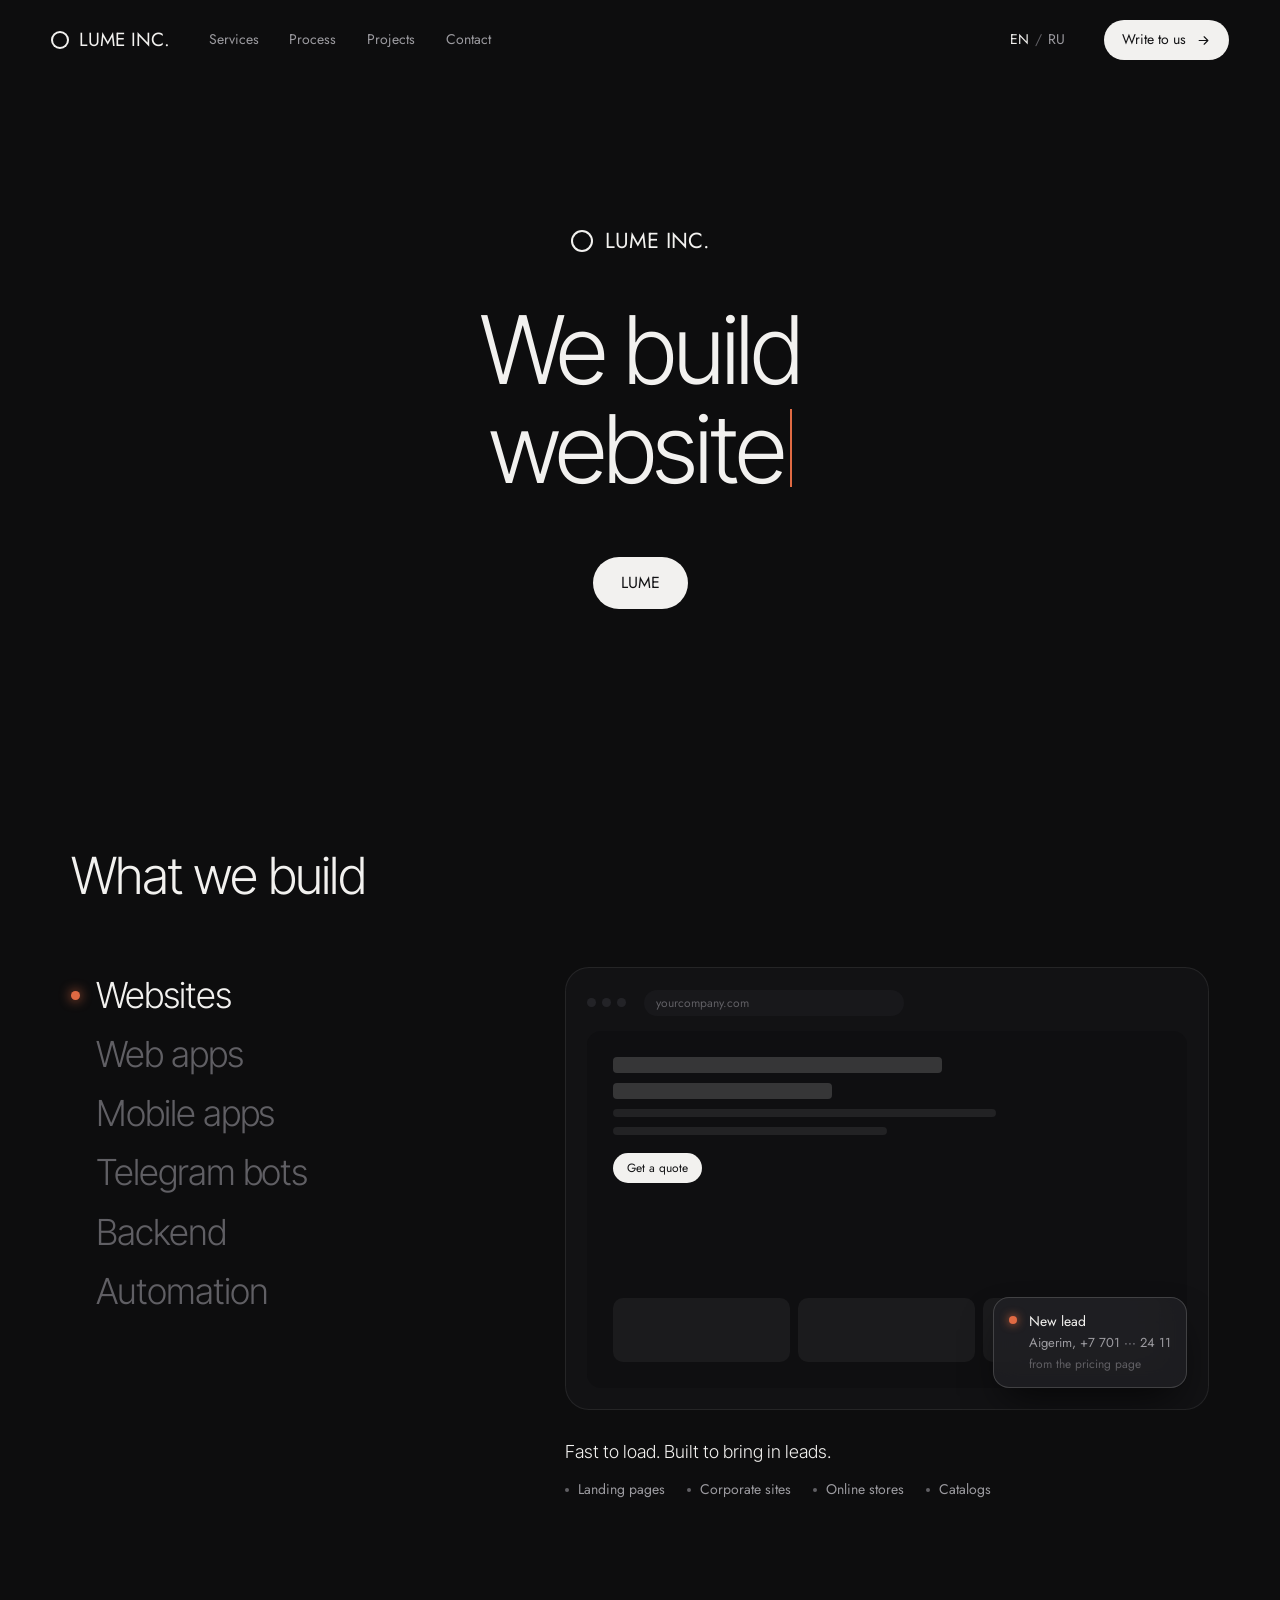
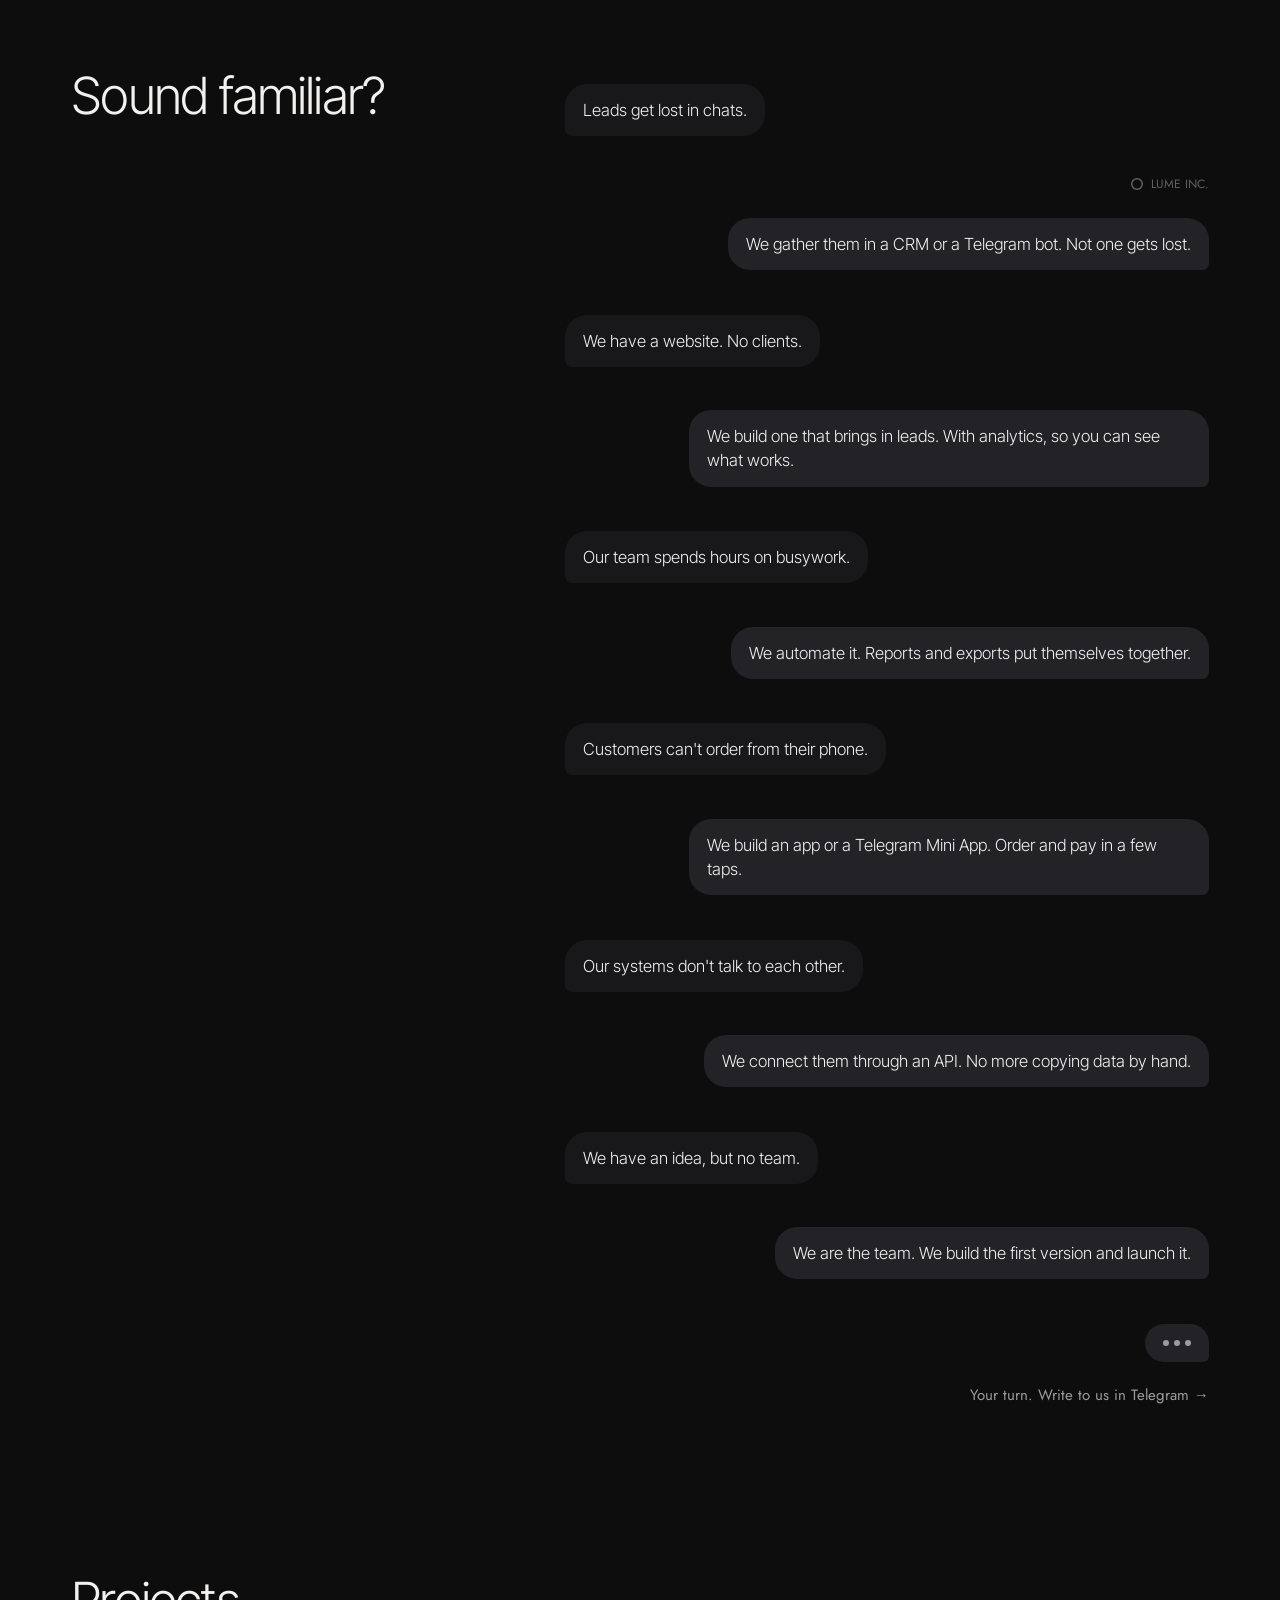
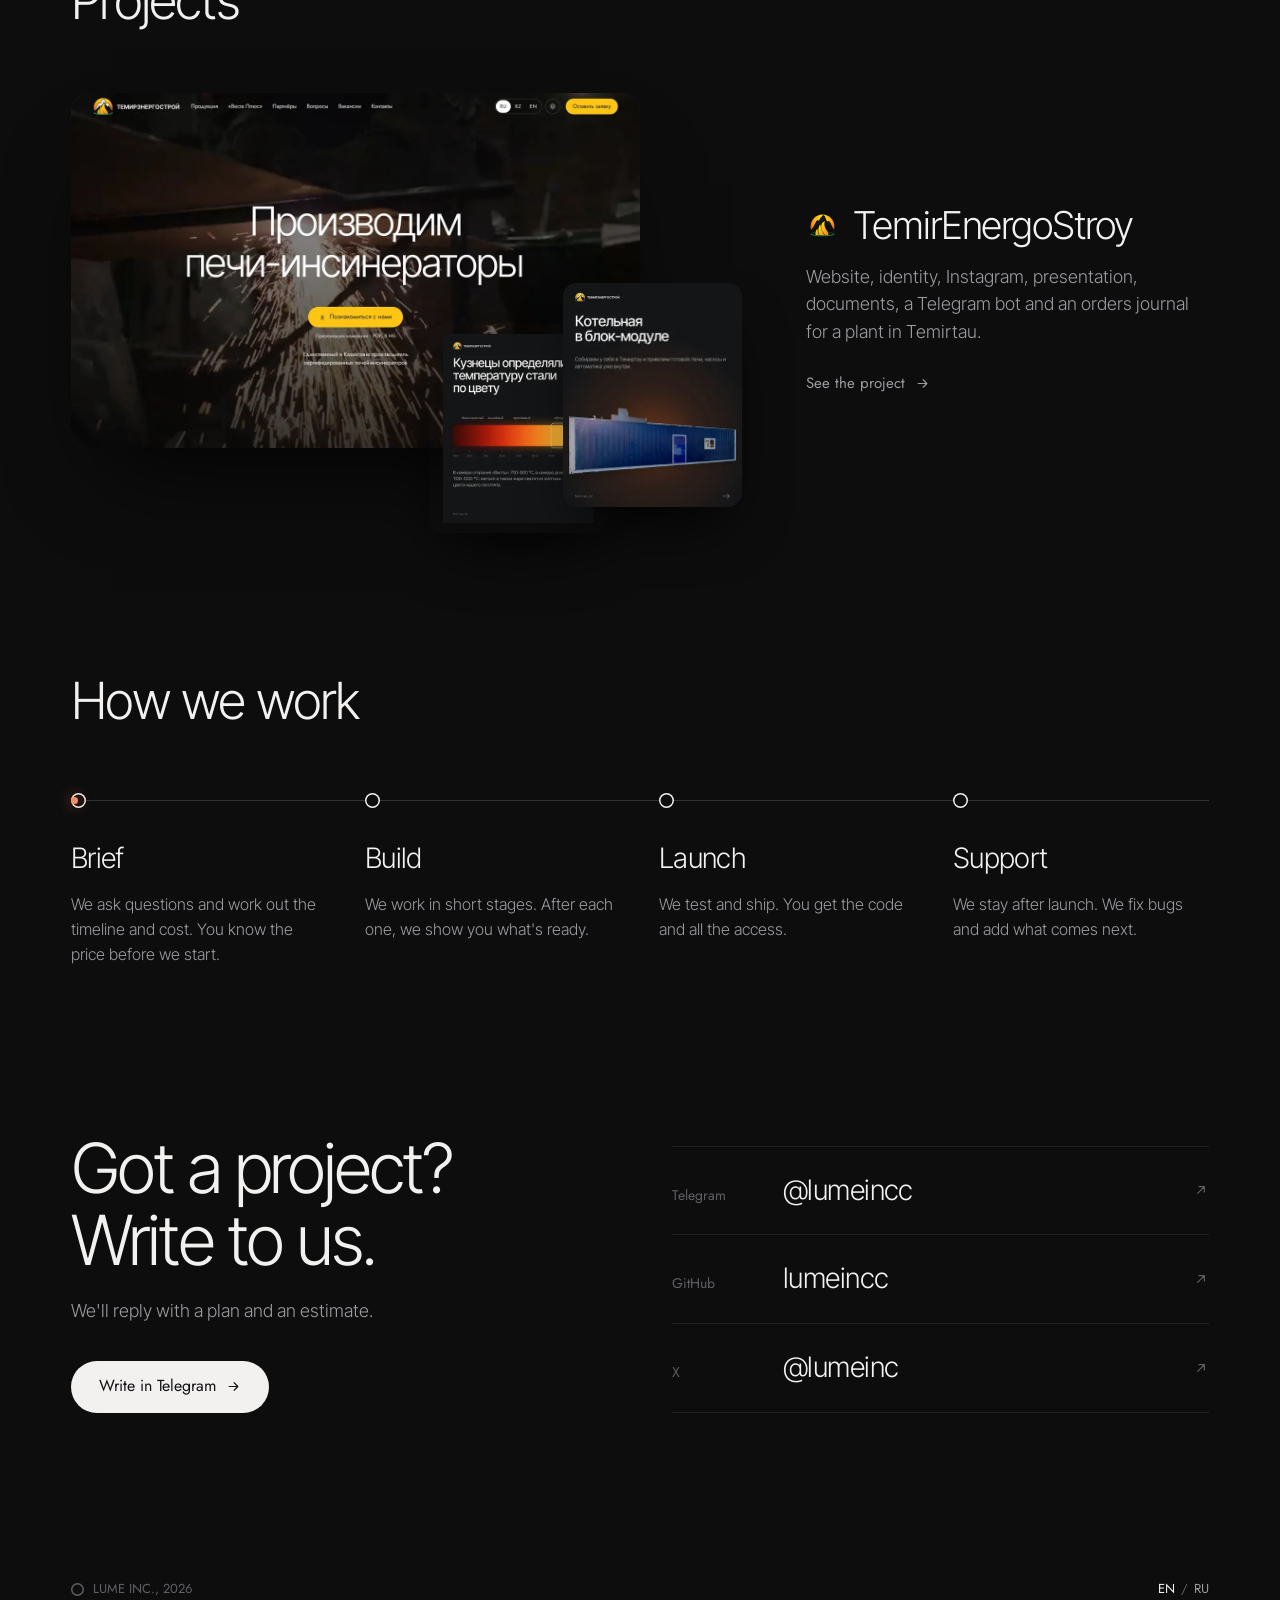
==== commit f6147467: "home: the hero button reads LUME" ====
--- a/index.html
+++ b/index.html
@@ -51,7 +51,7 @@
   <section class="hero">
     <p class="lockup"><span class="ring" aria-hidden="true"></span>LUME INC.</p>
     <h1><span class="vh">We build websites, web apps, mobile apps and Telegram bots</span><span aria-hidden="true"><span class="ln">We build</span><span class="ln"><span class="cycle" data-words="websites|web apps|mobile apps|Telegram bots|backends|automation">websites</span><i class="caret"></i></span></span></h1>
-    <a class="btn" href="https://lumeincc.github.io/lume/">Download LUME</a>
+    <a class="btn" href="https://lumeincc.github.io/lume/">LUME</a>
   </section>
 
   <!-- services -->
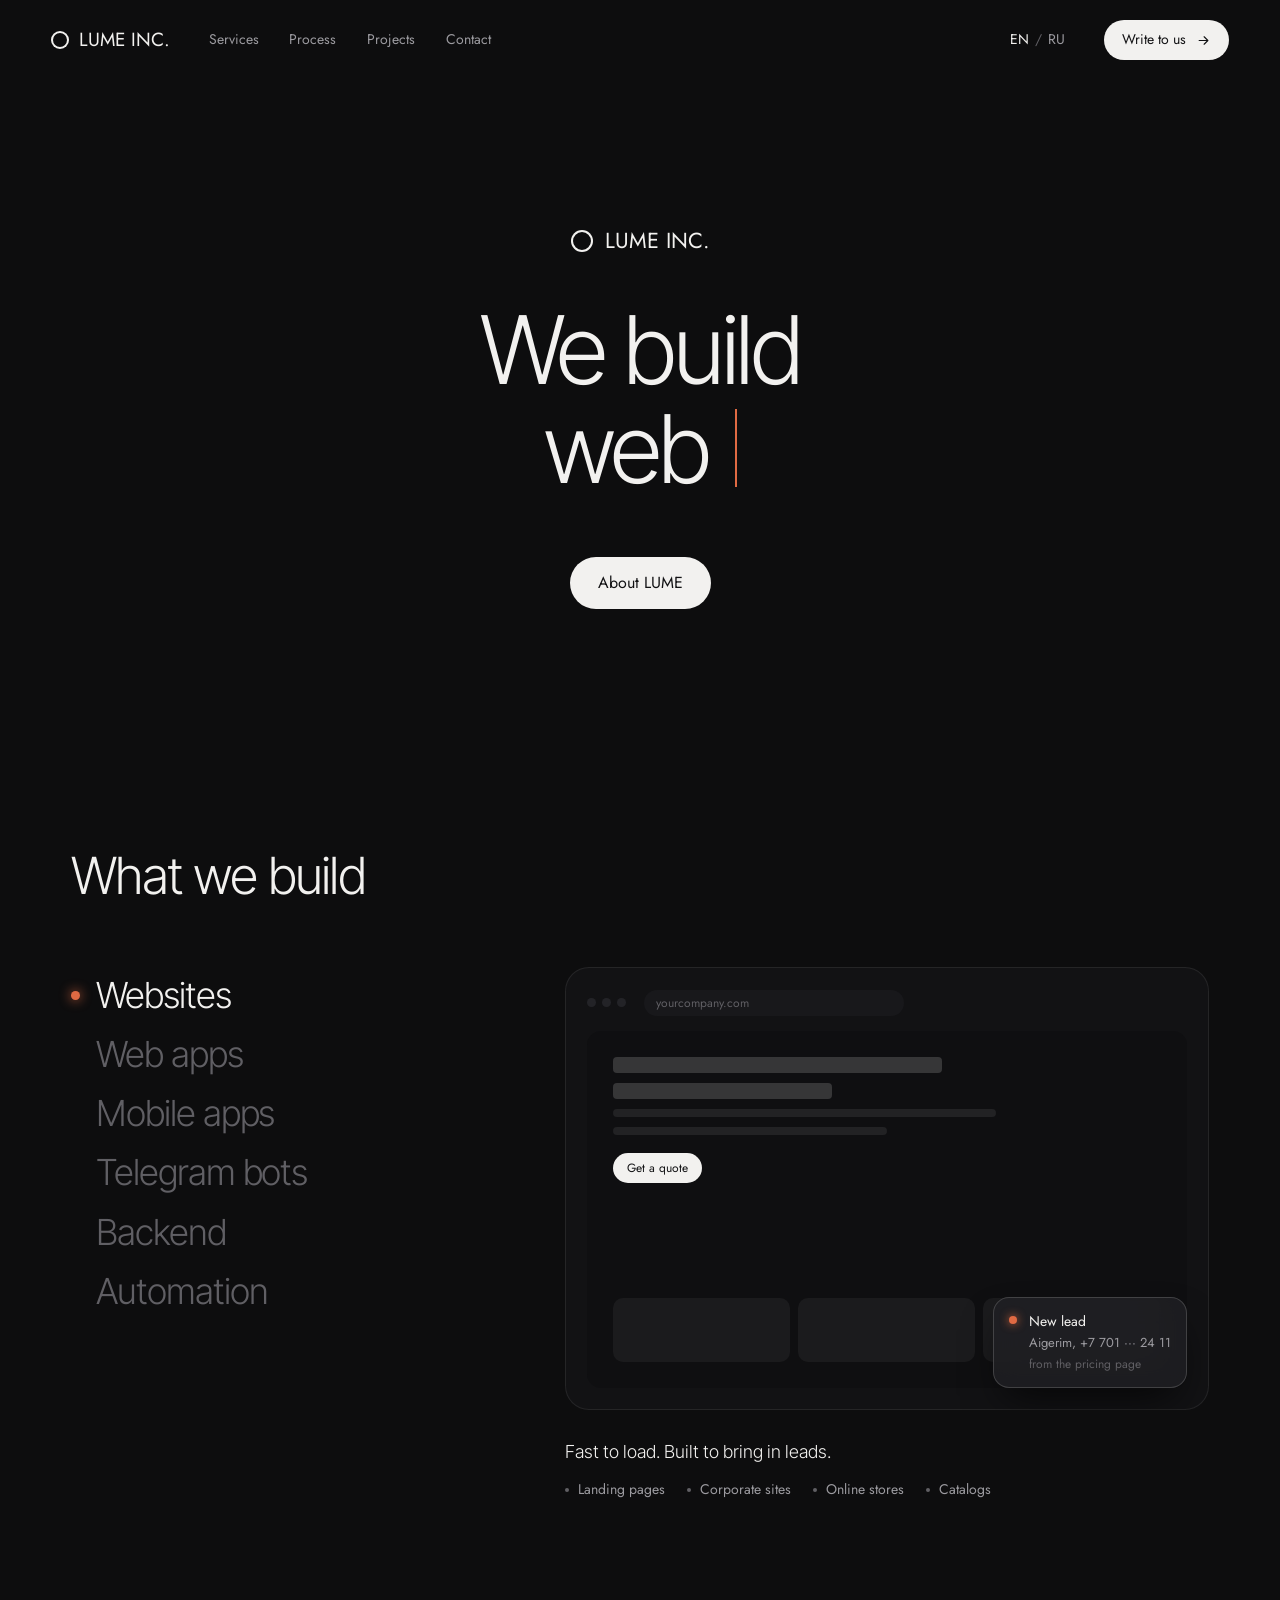
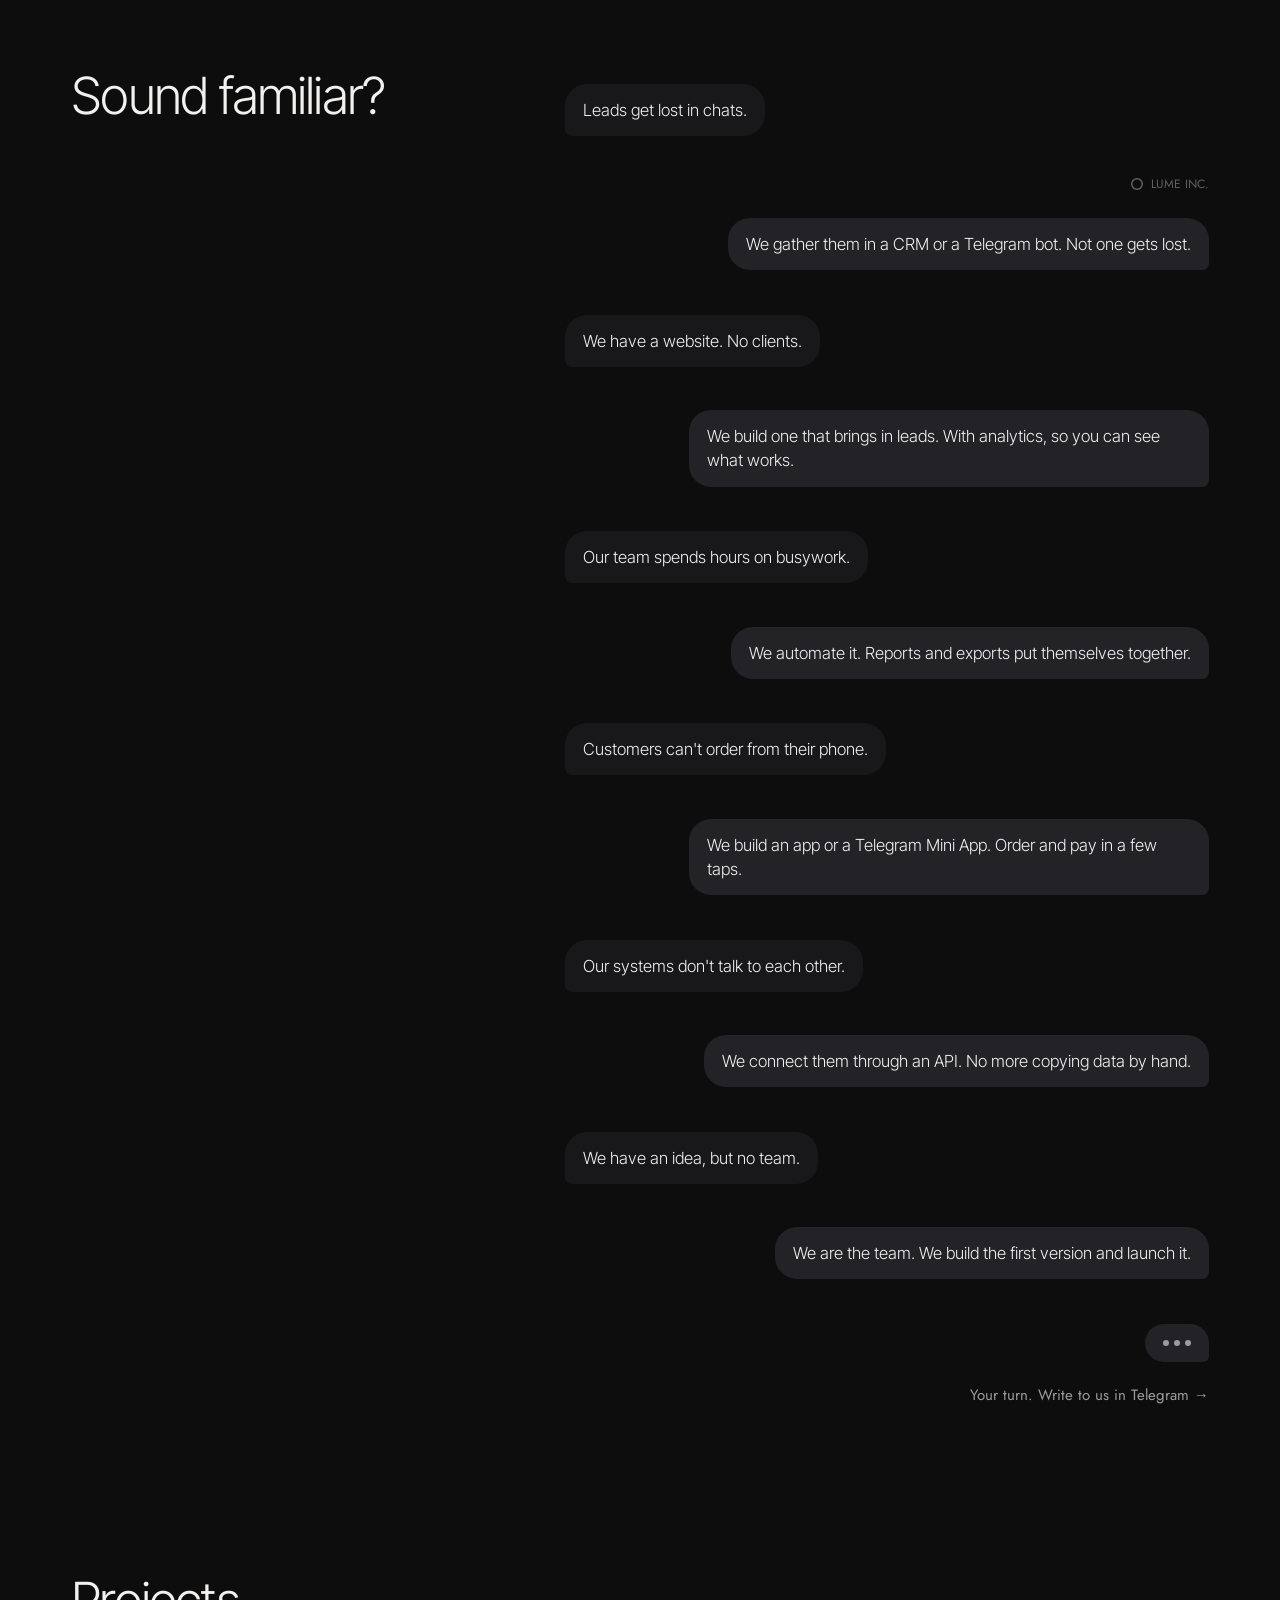
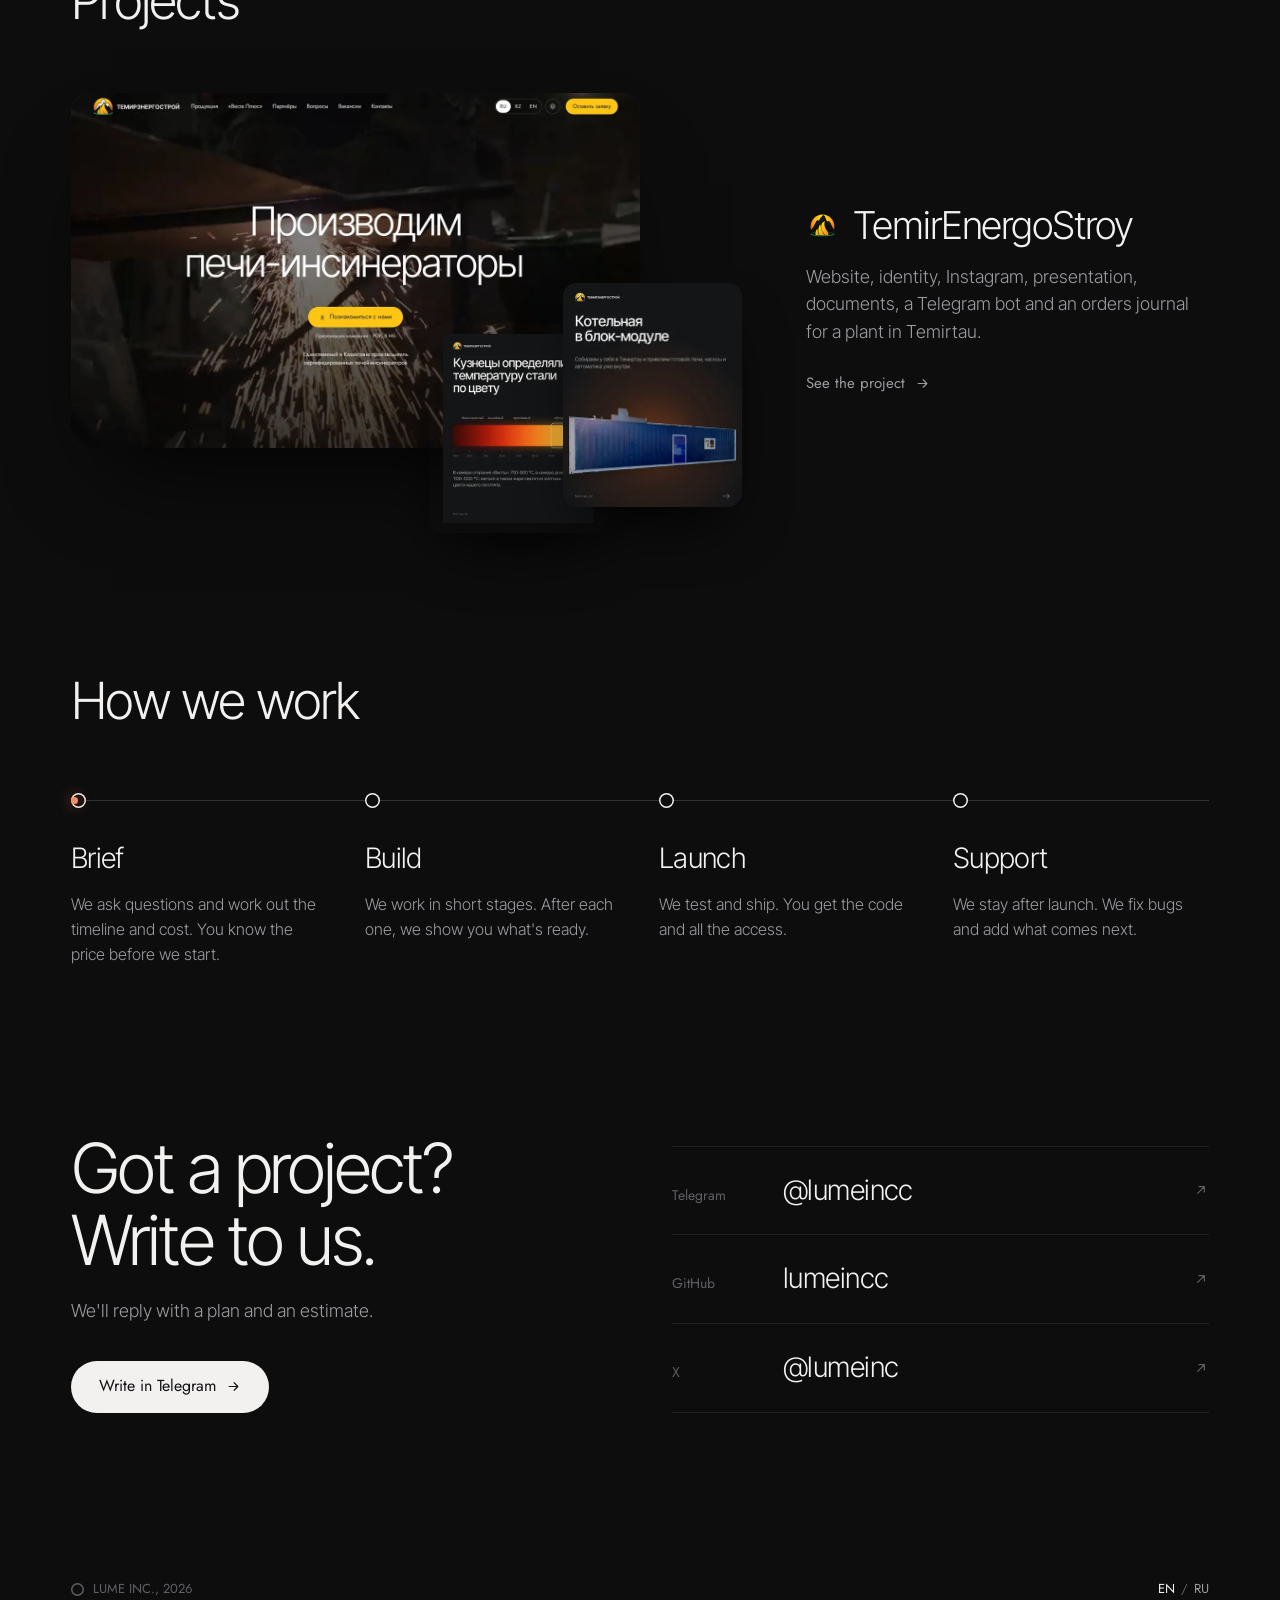
==== commit ae6a4c80: "home: the LUME button reads About LUME In English it reads About LUME and opens the English LUME sit" ====
--- a/index.html
+++ b/index.html
@@ -51,7 +51,7 @@
   <section class="hero">
     <p class="lockup"><span class="ring" aria-hidden="true"></span>LUME INC.</p>
     <h1><span class="vh">We build websites, web apps, mobile apps and Telegram bots</span><span aria-hidden="true"><span class="ln">We build</span><span class="ln"><span class="cycle" data-words="websites|web apps|mobile apps|Telegram bots|backends|automation">websites</span><i class="caret"></i></span></span></h1>
-    <a class="btn" href="https://lumeincc.github.io/lume/">LUME</a>
+    <a class="btn" href="https://lumeincc.github.io/lume/en/">About LUME</a>
   </section>
 
   <!-- services -->
